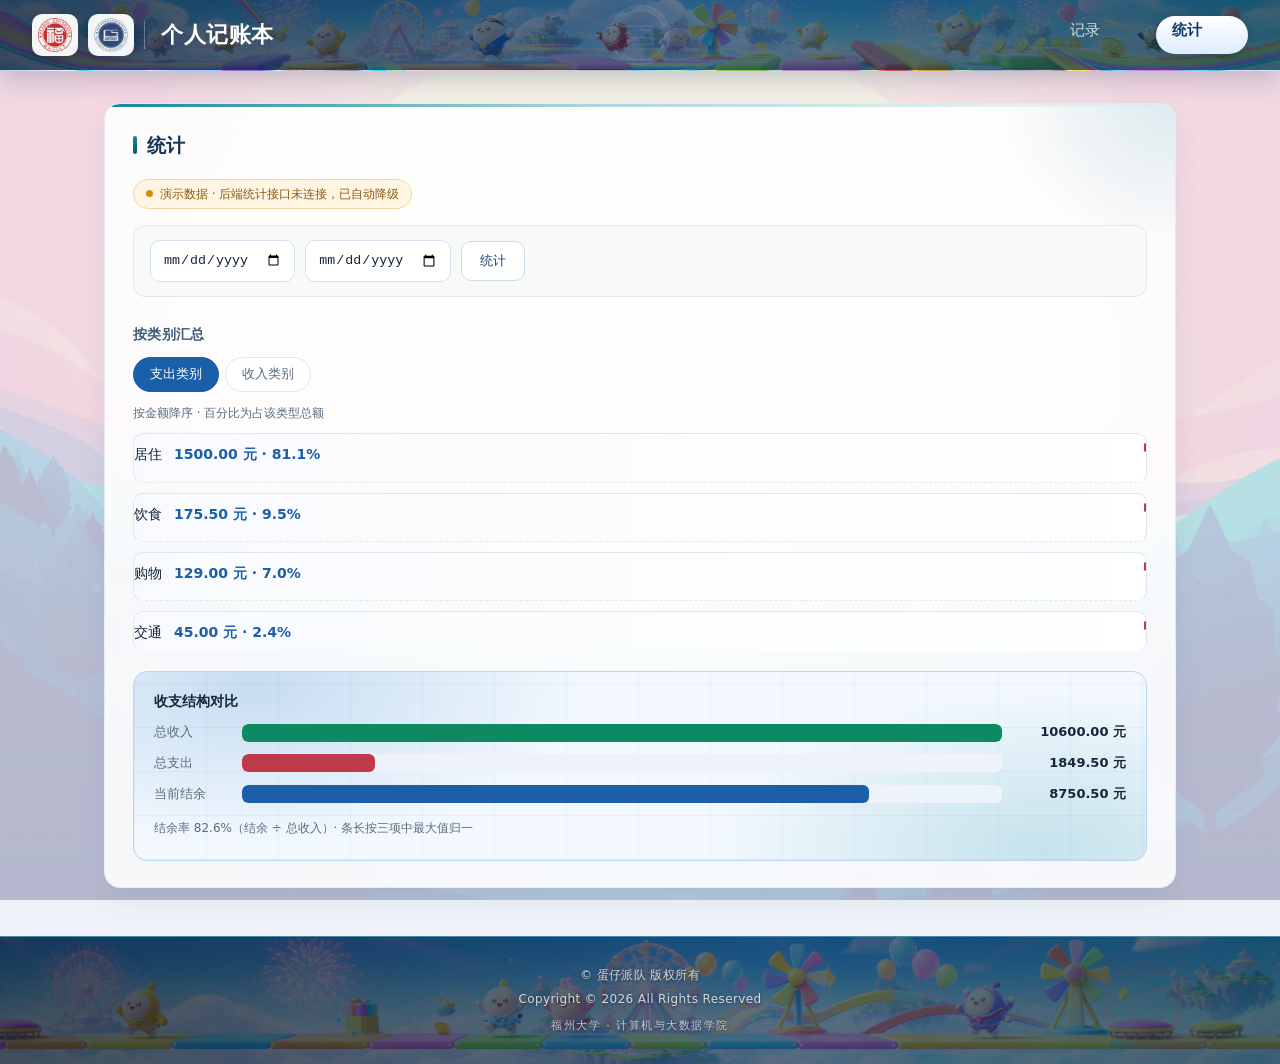
==== frontend/statistics.html @ 92e2ec8f "feat: polish record form, split statistics page and share app styles" ====
<!DOCTYPE html>
<html lang="zh-CN">
<head>
    <meta charset="UTF-8">
    <meta name="viewport" content="width=device-width, initial-scale=1.0">
    <title>个人记账本 · 统计</title>
    <link rel="icon" type="image/png" href="../img/校徽.png">
    <link rel="stylesheet" href="css/style.css">
    <link rel="stylesheet" href="css/app.css">
</head>
<body>
    <!-- 顶部导航：模块负责人 成员 F -->
    <header class="topbar">
        <div class="shell-brand">
            <img class="shell-brand__logo" src="../img/校徽.png" alt="福州大学校徽">
            <img class="shell-brand__logo" src="../img/院徽.png" alt="福州大学计算机与大数据学院院徽">
            <h1 class="topbar__title">个人记账本</h1>
        </div>
        <nav class="topbar__nav">
            <a href="index.html#record-form">记录</a>
            <a href="statistics.html" class="is-active">统计</a>
        </nav>
    </header>

    <main class="layout">
        <!-- 统计展示：成员 I -->
        <section id="statistics" class="card">
            <h2 class="card__title">统计</h2>
            <div class="filters">
                <input id="stats-start-date" type="date" aria-label="统计开始日期">
                <input id="stats-end-date" type="date" aria-label="统计结束日期">
                <button id="stats-apply" type="button" class="button">统计</button>
            </div>

            <h3 class="card__subtitle">按类别汇总</h3>
            <ul id="category-stats" class="category-list">
                <!-- 由 statistics.js 渲染 -->
            </ul>

            <!-- 可选：ECharts 图表挂载点 -->
            <div id="chart" class="chart" hidden></div>
        </section>
    </main>

    <footer class="shell-footer">
        <p class="shell-footer__text">© 蛋仔派队 版权所有<br>Copyright © 2026 All Rights Reserved</p>
    </footer>

    <script src="js/api.js"></script>
    <script src="js/statistics.js"></script>
    <script src="js/main.js"></script>
</body>
</html>
---- frontend/css/style.css ----
/* ============================================================
   个人记账本 · 全局样式
   负责人：成员 F（页面整体结构与导航）
   说明：只负责页面布局、组件外观和响应式，不包含业务逻辑。
   ============================================================ */

:root {
  --bg: #f3f5f4;
  --surface: #ffffff;
  --text: #1e2a26;
  --muted: #6b7a74;
  --line: #e2e8e5;
  --primary: #1f7a5c;
  --primary-dark: #175f47;
  --primary-soft: #e8f3ee;
  --income: #1a9c6b;
  --income-soft: #e7f6ef;
  --expense: #e2563e;
  --expense-soft: #fdecea;
  --radius: 16px;
  --shadow: 0 10px 30px rgba(24, 49, 39, 0.07);
  --font: "PingFang SC", "Microsoft YaHei", "Hiragino Sans GB", system-ui, -apple-system, "Segoe UI", sans-serif;
}

* {
  box-sizing: border-box;
}

html {
  -webkit-text-size-adjust: 100%;
}

body {
  margin: 0;
  font-family: var(--font);
  font-size: 15px;
  line-height: 1.6;
  color: var(--text);
  background-color: var(--bg);
  background-image:
    radial-gradient(1100px 500px at 8% -12%, rgba(31, 122, 92, 0.10), transparent 60%),
    radial-gradient(900px 420px at 100% 0, rgba(31, 122, 92, 0.06), transparent 55%);
  background-attachment: fixed;
}

h1,
h2,
h3,
p {
  margin: 0;
}

/* ---------- 顶部标题栏 ---------- */

.app-header {
  position: sticky;
  top: 0;
  z-index: 20;
  background: rgba(255, 255, 255, 0.88);
  backdrop-filter: blur(10px);
  border-bottom: 1px solid var(--line);
}

.app-header__inner {
  max-width: 1080px;
  margin: 0 auto;
  padding: 16px 24px 14px;
  display: flex;
  align-items: center;
  justify-content: space-between;
  gap: 16px;
}

.brand {
  display: flex;
  align-items: center;
  gap: 12px;
}

.brand__mark {
  width: 44px;
  height: 44px;
  display: grid;
  place-items: center;
  border-radius: 12px;
  background: linear-gradient(135deg, #2a8d6b, #176a4f);
  color: #ffffff;
  font-size: 20px;
  font-weight: 700;
  box-shadow: 0 6px 14px rgba(23, 106, 79, 0.25);
}

.brand__title {
  font-size: 22px;
  font-weight: 700;
  letter-spacing: 0.5px;
  line-height: 1.3;
}

.brand__subtitle {
  margin-top: 2px;
  font-size: 13px;
  color: var(--muted);
}

.app-header__note {
  padding: 6px 12px;
  border-radius: 999px;
  background: var(--primary-soft);
  color: var(--primary);
  font-size: 13px;
  white-space: nowrap;
}

/* ---------- 导航 ---------- */

.app-nav {
  max-width: 1080px;
  margin: 18px auto 0;
  padding: 0 24px;
}

.app-nav__inner {
  display: inline-flex;
  gap: 6px;
  padding: 6px;
  border: 1px solid var(--line);
  border-radius: 999px;
  background: var(--surface);
  box-shadow: 0 4px 14px rgba(24, 49, 39, 0.05);
}

.nav-tab {
  appearance: none;
  display: inline-flex;
  align-items: center;
  gap: 7px;
  padding: 9px 22px;
  border: 0;
  border-radius: 999px;
  background: transparent;
  color: var(--muted);
  font-family: inherit;
  font-size: 15px;
  cursor: pointer;
  transition: background-color 0.18s ease, color 0.18s ease, box-shadow 0.18s ease;
}

.nav-tab:hover {
  color: var(--primary);
  background: #f2f7f5;
}

.nav-tab.is-active {
  background: var(--primary);
  color: #ffffff;
  box-shadow: 0 6px 16px rgba(31, 122, 92, 0.22);
}

.nav-tab:focus-visible {
  outline: 2px solid var(--primary);
  outline-offset: 2px;
}

.nav-tab__icon {
  display: inline-flex;
}

.nav-tab__icon svg {
  width: 16px;
  height: 16px;
  display: block;
}

/* ---------- 主内容区 ---------- */

.app-main {
  max-width: 1080px;
  margin: 0 auto;
  padding: 20px 24px 48px;
}

.noscript-tip {
  margin-bottom: 16px;
  padding: 10px 16px;
  border: 1px solid #f2d9a8;
  border-radius: 10px;
  background: #fdf6e7;
  color: #8a6720;
  font-size: 13px;
}

/* ---------- 收支概览 ---------- */

.overview {
  display: grid;
  grid-template-columns: repeat(3, minmax(0, 1fr));
  gap: 16px;
  margin-bottom: 20px;
}

.overview-card {
  position: relative;
  padding: 18px 22px 16px;
  border: 1px solid var(--line);
  border-radius: var(--radius);
  background: var(--surface);
  box-shadow: var(--shadow);
  overflow: hidden;
}

.overview-card::before {
  content: "";
  position: absolute;
  inset: 0 auto 0 0;
  width: 4px;
  background: var(--primary);
}

.overview-card--income::before {
  background: var(--income);
}

.overview-card--expense::before {
  background: var(--expense);
}

.overview-card--balance {
  border-color: transparent;
  background: linear-gradient(135deg, #238063, #176a4f 70%);
  color: #ffffff;
}

.overview-card--balance::before {
  display: none;
}

.overview-card__label {
  font-size: 13px;
  letter-spacing: 0.4px;
  color: var(--muted);
}

.overview-card--balance .overview-card__label {
  color: rgba(255, 255, 255, 0.82);
}

.overview-card__value {
  margin-top: 6px;
  font-size: 30px;
  font-weight: 700;
  line-height: 1.2;
  font-variant-numeric: tabular-nums;
}

/* ---------- 功能面板 ---------- */

.panel {
  padding: 26px 28px;
  border: 1px solid var(--line);
  border-radius: var(--radius);
  background: var(--surface);
  box-shadow: var(--shadow);
}

.panel[hidden] {
  display: none;
}

.panel__head {
  margin-bottom: 20px;
}

.panel__title {
  font-size: 20px;
  font-weight: 700;
}

.panel__desc {
  margin-top: 6px;
  font-size: 14px;
  color: var(--muted);
}

.panel__foot {
  display: flex;
  justify-content: center;
  margin-top: 18px;
}

/* ---------- 表单通用 ---------- */

.record-form {
  display: grid;
  grid-template-columns: repeat(2, minmax(0, 1fr));
  gap: 18px 22px;
}

.field {
  display: flex;
  flex-direction: column;
  gap: 8px;
  min-width: 0;
}

.field--full {
  grid-column: 1 / -1;
}

.field__label {
  font-size: 14px;
  font-weight: 600;
}

.field__optional {
  font-weight: 400;
  color: var(--muted);
}

.field__hint {
  font-size: 12px;
  color: var(--muted);
}

.input {
  width: 100%;
  height: 44px;
  padding: 0 14px;
  border: 1px solid var(--line);
  border-radius: 10px;
  background-color: #fbfdfc;
  font-family: inherit;
  font-size: 15px;
  color: var(--text);
  transition: border-color 0.18s ease, box-shadow 0.18s ease, background-color 0.18s ease;
}

.input:hover {
  border-color: #cfdad5;
}

.input:focus {
  outline: none;
  border-color: var(--primary);
  background-color: #ffffff;
  box-shadow: 0 0 0 3px rgba(31, 122, 92, 0.12);
}

.input::placeholder {
  color: #9aa8a2;
}

select.input {
  appearance: none;
  -webkit-appearance: none;
  padding-right: 38px;
  background-image: url("data:image/svg+xml,%3Csvg xmlns='http://www.w3.org/2000/svg' width='12' height='8' viewBox='0 0 12 8'%3E%3Cpath d='M1 1.5 6 6.5 11 1.5' fill='none' stroke='%236b7a74' stroke-width='1.6' stroke-linecap='round'/%3E%3C/svg%3E");
  background-repeat: no-repeat;
  background-position: right 14px center;
  cursor: pointer;
}

/* 金额输入：前缀 / 后缀 */

.input-affix {
  display: flex;
  align-items: center;
  border: 1px solid var(--line);
  border-radius: 10px;
  background-color: #fbfdfc;
  transition: border-color 0.18s ease, box-shadow 0.18s ease, background-color 0.18s ease;
}

.input-affix:hover {
  border-color: #cfdad5;
}

.input-affix:focus-within {
  border-color: var(--primary);
  background-color: #ffffff;
  box-shadow: 0 0 0 3px rgba(31, 122, 92, 0.12);
}

.input-affix__prefix,
.input-affix__suffix {
  padding: 0 10px;
  font-size: 14px;
  color: var(--muted);
}

.input-affix__prefix {
  padding-left: 14px;
}

.input-affix .input {
  height: 42px;
  padding-left: 2px;
  border: 0;
  background: transparent;
  box-shadow: none;
}

.input-affix .input:focus {
  box-shadow: none;
}

/* 隐藏数字输入框的上下箭头，避免误触 */

.input[type="number"]::-webkit-outer-spin-button,
.input[type="number"]::-webkit-inner-spin-button {
  margin: 0;
  -webkit-appearance: none;
}

.input[type="number"] {
  -moz-appearance: textfield;
  appearance: textfield;
}

/* ---------- 按钮 ---------- */

.btn {
  appearance: none;
  display: inline-flex;
  align-items: center;
  justify-content: center;
  gap: 6px;
  height: 44px;
  padding: 0 22px;
  border: 1px solid transparent;
  border-radius: 10px;
  font-family: inherit;
  font-size: 15px;
  cursor: pointer;
  transition: background-color 0.18s ease, border-color 0.18s ease, box-shadow 0.18s ease;
}

.btn--primary {
  background: var(--primary);
  color: #ffffff;
  box-shadow: 0 6px 16px rgba(31, 122, 92, 0.18);
}

.btn--primary:hover {
  background: var(--primary-dark);
}

.btn--ghost {
  border-color: var(--line);
  background: #ffffff;
  color: var(--text);
}

.btn--ghost:hover {
  border-color: #c6d4ce;
  background: #f7faf9;
}

.btn--sm {
  height: 40px;
  padding: 0 18px;
  font-size: 14px;
}

.btn--link {
  height: auto;
  padding: 0;
  border: 0;
  background: none;
  color: var(--expense);
  font-size: 14px;
}

.btn--link:hover {
  color: #b93d27;
  text-decoration: underline;
}

.btn:disabled {
  opacity: 0.55;
  cursor: not-allowed;
  box-shadow: none;
  text-decoration: none;
}

.btn:focus-visible {
  outline: 2px solid var(--primary);
  outline-offset: 2px;
}

.form-actions {
  grid-column: 1 / -1;
  display: flex;
  align-items: center;
  flex-wrap: wrap;
  gap: 12px;
  margin-top: 4px;
}

.form-status {
  font-size: 13px;
  color: var(--muted);
}

.panel > .form-status {
  margin-top: 10px;
  text-align: center;
}

/* ---------- 筛选栏 ---------- */

.filters {
  display: flex;
  flex-wrap: wrap;
  align-items: flex-end;
  gap: 12px 14px;
  margin-bottom: 16px;
  padding: 14px 16px;
  border: 1px solid var(--line);
  border-radius: 12px;
  background: #f8faf9;
}

.filter {
  display: flex;
  flex-direction: column;
  gap: 6px;
}

.filter__label {
  font-size: 13px;
  color: var(--muted);
}

.filter .input {
  height: 40px;
  font-size: 14px;
}

.filter .input[type="date"] {
  min-width: 150px;
}

.filters__actions {
  display: flex;
  gap: 8px;
  margin-left: auto;
}

/* ---------- 账单表格 ---------- */

.table-note {
  margin-bottom: 10px;
  font-size: 12px;
  color: var(--muted);
}

.table-wrap {
  overflow-x: auto;
  border: 1px solid var(--line);
  border-radius: 12px;
}

.records-table {
  width: 100%;
  min-width: 680px;
  border-collapse: collapse;
  font-size: 14px;
}

.records-table th,
.records-table td {
  padding: 12px 16px;
  border-bottom: 1px solid #eef2f0;
  text-align: left;
  vertical-align: middle;
}

.records-table thead th {
  background: #f8faf9;
  color: var(--muted);
  font-size: 13px;
  font-weight: 600;
  white-space: nowrap;
}

.records-table tbody tr:last-child td {
  border-bottom: none;
}

.records-table tbody tr:hover {
  background: #fafcfb;
}

.is-num {
  text-align: right !important;
  font-variant-numeric: tabular-nums;
  white-space: nowrap;
}

.is-income {
  color: var(--income);
  font-weight: 600;
}

.is-expense {
  color: var(--expense);
  font-weight: 600;
}

.is-action {
  text-align: right !important;
  white-space: nowrap;
}

.tag {
  display: inline-flex;
  align-items: center;
  padding: 2px 10px;
  border-radius: 999px;
  font-size: 12px;
  font-weight: 600;
  line-height: 1.6;
  white-space: nowrap;
}

.tag--income {
  background: var(--income-soft);
  color: var(--income);
}

.tag--expense {
  background: var(--expense-soft);
  color: var(--expense);
}

.tag--demo {
  background: #f1f4f2;
  color: #8a9791;
  font-weight: 400;
}

/* ---------- 统计区域 ---------- */

.stats-grid {
  display: grid;
  grid-template-columns: minmax(0, 1.2fr) minmax(0, 1fr);
  gap: 16px;
}

.stats-block {
  padding: 18px 20px;
  border: 1px solid var(--line);
  border-radius: 14px;
  background: #fbfcfc;
}

.stats-block h3 {
  font-size: 16px;
  font-weight: 700;
}

.stats-block__hint {
  margin: 4px 0 14px;
  font-size: 12px;
  color: var(--muted);
}

.category-list {
  display: flex;
  flex-direction: column;
  gap: 14px;
  margin: 0;
  padding: 0;
  list-style: none;
}

.category-item__head {
  display: flex;
  justify-content: space-between;
  gap: 12px;
  margin-bottom: 6px;
  font-size: 14px;
}

.category-item__amount {
  color: var(--muted);
  font-variant-numeric: tabular-nums;
}

.category-item__bar {
  height: 8px;
  border-radius: 999px;
  background: #edf1ef;
  overflow: hidden;
}

.category-item__bar span {
  display: block;
  width: 0;
  height: 100%;
  border-radius: 999px;
  background: linear-gradient(90deg, #2a8d6b, #43b189);
}

/* statistics.js 渲染的类别列表为「名称 + 金额」两列结构 */

#category-stats > li:not(.category-item) {
  display: flex;
  justify-content: space-between;
  gap: 12px;
  padding: 9px 0;
  border-bottom: 1px dashed var(--line);
  font-size: 14px;
}

#category-stats > li:not(.category-item):last-child {
  padding-bottom: 0;
  border-bottom: none;
}

#category-stats > li:not(.category-item) span:last-child {
  color: var(--muted);
  font-variant-numeric: tabular-nums;
}

.chart-box {
  display: grid;
  place-items: center;
  min-height: 220px;
  border: 1px dashed #d5dfda;
  border-radius: 12px;
  background: #ffffff;
  color: #9aa8a2;
  font-size: 14px;
}

.chart-box[hidden] {
  display: none;
}

/* ---------- 页脚 ---------- */

.app-footer {
  max-width: 1080px;
  margin: 8px auto 36px;
  padding: 0 24px;
  color: #8d9a94;
  font-size: 12px;
  text-align: center;
}

/* ---------- 响应式 ---------- */

@media (max-width: 860px) {
  .app-header__inner {
    padding: 16px;
  }

  .app-header__note {
    display: none;
  }

  .app-nav {
    padding: 0 16px;
  }

  .app-nav__inner {
    display: flex;
    width: 100%;
  }

  .nav-tab {
    flex: 1;
    justify-content: center;
    padding: 9px 12px;
  }

  .app-main {
    padding: 18px 16px 36px;
  }

  .overview {
    grid-template-columns: 1fr;
  }

  .overview-card__value {
    font-size: 26px;
  }

  .panel {
    padding: 20px 18px;
  }

  .record-form {
    grid-template-columns: 1fr;
  }

  .stats-grid {
    grid-template-columns: 1fr;
  }

  .filters__actions {
    margin-left: 0;
  }
}

@media (max-width: 560px) {
  .brand__title {
    font-size: 19px;
  }

  .brand__subtitle {
    font-size: 12px;
  }

  .filter {
    flex: 1 1 calc(50% - 7px);
  }

  .filter .input {
    min-width: 0;
  }

  .filters__actions {
    width: 100%;
  }

  .filters__actions .btn {
    flex: 1;
  }

  .panel__title {
    font-size: 18px;
  }
}

@media (prefers-reduced-motion: reduce) {
  * {
    transition: none !important;
  }
}
---- frontend/css/app.css ----
/* 页面视觉体系（由 index.html 原内联 <style> 抽出，两个页面共用） */

/* ===== 布局补齐 =====
   基础样式表 style.css 已切换到 .app-header / .panel / .record-form 一套类名，
   本页沿用既有 DOM（.topbar / .layout / .card / .form 等），
   这里补齐这些类名缺失的布局属性。只写布局，配色由下面各层负责。 */

.layout {
    display: grid;
}

/* #overview 同时带有 overview 类，会被新基础样式当成双列栅格；这里按主视觉卡片的单列布局固定 */
#overview {
    display: block;
}

.topbar {
    display: flex;
    align-items: center;
    justify-content: space-between;
    flex-wrap: nowrap;
    gap: 20px;
}

.topbar__nav {
    display: flex;
    align-items: center;
    justify-content: flex-end;
    gap: 10px;
    flex: 0 0 auto;
}

/* 导航项固定等宽等高：选中态只换配色和字重，不改变盒子尺寸，避免切换时抖动 */
.topbar__nav a {
    display: inline-flex;
    align-items: center;
    justify-content: center;
    box-sizing: border-box;
    min-width: 92px;
    height: 38px;
    padding: 0 16px;
    line-height: 1;
}

.overview__cards {
    display: grid;
    grid-template-columns: 1fr;
    width: 100%;
}

.filters {
    display: flex;
    flex-wrap: wrap;
}

.records {
    width: 100%;
    border-collapse: collapse;
}

/* 表单：12 栅格，第一行「类型 / 金额 / 日期 / 类别」，第二行「备注 + 操作」 */
.form {
    display: grid;
    grid-template-columns: repeat(12, minmax(0, 1fr));
    gap: 16px 14px;
    align-items: start;
}

.form__field {
    display: grid;
    row-gap: 6px;
}

.form__field--type { grid-column: span 2; }
.form__field--amount { grid-column: span 3; }
.form__field--date { grid-column: span 3; }
.form__field--category { grid-column: span 4; }
.form__field--remark { grid-column: span 8; }

.form__actions {
    grid-column: span 4;
    display: flex;
    flex-direction: column;
    gap: 8px;
    align-items: stretch;
}

@media (max-width: 900px) {
    .form__field--type,
    .form__field--amount,
    .form__field--date,
    .form__field--category,
    .form__field--remark,
    .form__actions {
        grid-column: span 6;
    }

    .form__actions {
        grid-column: span 12;
    }
}

@media (max-width: 680px) {
    /* 窄屏：徽标一行，三个导航项整行等分，避免挤压站名 */
    .topbar {
        flex-wrap: wrap;
    }

    .topbar__nav {
        width: 100%;
    }

    .topbar__nav a {
        flex: 1 1 0;
        min-width: 0;
    }

    .form__field--type,
    .form__field--amount,
    .form__field--date,
    .form__field--category,
    .form__field--remark,
    .form__actions {
        grid-column: span 12;
    }
}

    /* ===== 页面外壳补充样式（原 shell.css） ===== */
    /* ============================================================
       页面外壳补充样式 —— 模块负责人：成员 F
       仅用于顶部徽标、导航和页脚，不改动队友的基础样式与 DOM 结构。
       基础样式见 style.css，本文件在它之后加载。
       ============================================================ */
    
    /* ---------- 顶部标题栏 ---------- */
    
    .topbar {
        flex-wrap: wrap;
        row-gap: 12px;
    }
    
    .shell-brand {
        display: flex;
        align-items: center;
        gap: 12px;
        min-width: 0;
    }
    
    .shell-brand__logo {
        display: block;
        flex: none;
        width: auto;
        height: 40px;
        object-fit: contain;
    }
    
    .shell-brand .topbar__title {
        padding-left: 12px;
        border-left: 1px solid var(--color-border);
        line-height: 1.3;
    }
    
    .topbar__nav a {
        display: inline-block;
        padding: 4px 0;
        font-size: 15px;
    }
    
    .topbar__nav a.is-active {
        font-weight: 600;
    }
    
    /* ---------- 页脚 ---------- */
    
    .shell-footer {
        max-width: 960px;
        margin: 8px auto 24px;
        padding: 0 16px;
        color: var(--color-muted);
        font-size: 12px;
        text-align: center;
    }
    
    .shell-footer__text {
        margin: 0;
        color: #9aa3af;
        letter-spacing: 0.3px;
    }
    
    /* ---------- 窄屏适配 ---------- */
    
    @media (max-width: 640px) {
        .topbar {
            padding: 12px 16px;
        }
    
        .shell-brand {
            gap: 8px;
        }
    
        .shell-brand__logo {
            height: 32px;
        }
    
        .shell-brand .topbar__title {
            padding-left: 8px;
            font-size: 18px;
        }
    
        .topbar__nav {
            gap: 14px;
            font-size: 14px;
        }
    }

    /* ===== 校园主题视觉层（原 theme.css） ===== */
    /* ============================================================
       校园主题视觉层 —— 模块负责人：成员 F
       在 style.css、shell.css 之后加载，通过覆盖变量与类完成美化。
       不修改 DOM 结构、id、class 名，也不影响队友 JS 的渲染逻辑。
       主色调：学院蓝 #1a5fa8 + 青蓝 #118aa0
       ============================================================ */
    
    /* ---------- 主题变量（覆盖 style.css 中的同名变量） ---------- */
    
    :root {
        --color-bg: #eaf0f8;
        --color-surface: #ffffff;
        --color-border: #dbe5f1;
        --color-text: #17263a;
        --color-muted: #66788f;
        --color-primary: #1a5fa8;
        --color-primary-strong: #0d3f6f;
        --color-primary-soft: #e9f1fb;
        --color-accent: #118aa0;
        --color-income: #0e8a63;
        --color-expense: #be3a4a;
        --radius: 16px;
        --radius-sm: 10px;
        --shadow: 0 10px 28px rgba(20, 58, 106, 0.09);
        --shadow-sm: 0 4px 14px rgba(20, 58, 106, 0.07);
        --shadow-xs: 0 1px 3px rgba(20, 58, 106, 0.06);
    }
    
    /* ---------- 页面底色 ---------- */
    
    body {
        font-size: 15px;
        line-height: 1.6;
        color: var(--color-text);
        background-color: var(--color-bg);
        background-image:
            radial-gradient(1100px 420px at 50% -140px, rgba(26, 95, 168, 0.16), rgba(26, 95, 168, 0) 70%),
            linear-gradient(180deg, #edf3fa 0%, #e6ecf6 100%);
        background-repeat: no-repeat;
        background-attachment: fixed;
        -webkit-font-smoothing: antialiased;
    }
    
    /* 锚点跳转时给吸顶导航留出空间 */
    #overview,
    #record-form,
    #record-list,
    #statistics {
        scroll-margin-top: 92px;
    }
    
    /* ---------- 顶部标题栏：深蓝渐变 ---------- */
    
    .topbar {
        position: sticky;
        top: 0;
        z-index: 10;
        padding: 14px 32px;
        background: linear-gradient(115deg, #0d2f55 0%, #17497f 48%, #1a5fa8 100%);
        border-bottom: 1px solid rgba(255, 255, 255, 0.1);
        box-shadow: 0 8px 26px rgba(13, 47, 85, 0.22);
    }
    
    .shell-brand {
        gap: 10px;
    }
    
    .shell-brand__logo {
        height: 42px;
        padding: 4px 6px;
        background: rgba(255, 255, 255, 0.95);
        border-radius: 10px;
        box-shadow: 0 2px 10px rgba(0, 0, 0, 0.18);
    }
    
    .shell-brand .topbar__title {
        padding-left: 16px;
        color: #ffffff;
        font-size: 22px;
        font-weight: 600;
        letter-spacing: 0.6px;
        border-left-color: rgba(255, 255, 255, 0.3);
    }
    
    .topbar__nav {
        gap: 4px;
    }
    
    .topbar__nav a {
        padding: 7px 16px;
        border-radius: 999px;
        color: rgba(255, 255, 255, 0.78);
        font-size: 15px;
        font-weight: 500;
        text-decoration: none;
        transition: background-color 0.18s ease, color 0.18s ease, box-shadow 0.18s ease;
    }
    
    .topbar__nav a:hover {
        color: #ffffff;
        background: rgba(255, 255, 255, 0.14);
    }
    
    .topbar__nav a.is-active,
    .topbar__nav a.is-active:hover {
        color: var(--color-primary-strong);
        background: #ffffff;
        font-weight: 600;
        box-shadow: 0 2px 10px rgba(0, 0, 0, 0.16);
    }
    
    /* ---------- 内容区与卡片 ---------- */
    
    .layout {
        max-width: 1120px;
        gap: 24px;
        margin: 32px auto 0;
        padding: 0 24px;
    }
    
    .card {
        padding: 26px 28px;
        border: 1px solid #e3ebf6;
        border-radius: var(--radius);
        box-shadow: var(--shadow-sm);
    }
    
    .card__title {
        position: relative;
        padding-left: 14px;
        margin-bottom: 20px;
        color: #143355;
        font-size: 19px;
        font-weight: 600;
        letter-spacing: 0.4px;
    }
    
    .card__title::before {
        content: "";
        position: absolute;
        left: 0;
        top: 50%;
        width: 4px;
        height: 18px;
        border-radius: 2px;
        background: linear-gradient(180deg, var(--color-primary), var(--color-accent));
        transform: translateY(-50%);
    }
    
    .card__subtitle {
        margin: 26px 0 12px;
        color: #3d5a7a;
        font-size: 14px;
        font-weight: 600;
        letter-spacing: 0.3px;
    }
    
    /* ---------- 收支概览数字卡片 ---------- */
    
    .overview__cards {
        gap: 16px;
    }
    
    .stat-card {
        position: relative;
        padding: 18px 20px 18px 24px;
        background: linear-gradient(180deg, #ffffff 0%, #f2f7fe 100%);
        border: 1px solid #e2ebf7;
        border-radius: 14px;
        box-shadow: var(--shadow-xs);
        overflow: hidden;
    }
    
    .stat-card::before {
        content: "";
        position: absolute;
        left: 0;
        top: 0;
        bottom: 0;
        width: 4px;
        background: var(--color-primary);
    }
    
    .stat-card--income::before {
        background: var(--color-income);
    }
    
    .stat-card--expense::before {
        background: var(--color-expense);
    }
    
    .stat-card__label {
        margin-bottom: 8px;
        color: #6b8299;
        font-size: 12px;
        font-weight: 500;
        letter-spacing: 0.8px;
    }
    
    .stat-card__value {
        color: #143355;
        font-size: 26px;
        font-weight: 700;
        line-height: 1.3;
        font-variant-numeric: tabular-nums;
    }
    
    .stat-card--balance .stat-card__value {
        color: var(--color-primary);
    }
    
    /* ---------- 表单控件 ---------- */
    
    .form__field label {
        color: #4f6782;
        font-size: 13px;
        font-weight: 500;
    }
    
    .form input,
    .form select,
    .filters input,
    .filters select {
        min-height: 42px;
        padding: 9px 12px;
        color: var(--color-text);
        background: #fbfdff;
        border: 1px solid #d5e1ef;
        border-radius: var(--radius-sm);
        transition: border-color 0.18s ease, box-shadow 0.18s ease, background-color 0.18s ease;
    }
    
    .form input:hover,
    .form select:hover,
    .filters input:hover,
    .filters select:hover {
        border-color: #b9cde3;
    }
    
    .form input:focus,
    .form select:focus,
    .filters input:focus,
    .filters select:focus {
        outline: none;
        background: #ffffff;
        border-color: var(--color-primary);
        box-shadow: 0 0 0 3px rgba(26, 95, 168, 0.16);
    }
    
    .form__message {
        color: var(--color-expense);
        font-size: 13px;
    }
    
    /* ---------- 按钮 ---------- */
    
    .button {
        padding: 10px 18px;
        color: #1f4671;
        background: #ffffff;
        border: 1px solid #cfdcea;
        border-radius: var(--radius-sm);
        font-weight: 500;
        transition: color 0.18s ease, border-color 0.18s ease, background-color 0.18s ease,
            box-shadow 0.18s ease, transform 0.12s ease;
    }
    
    .button:hover {
        color: var(--color-primary);
        background: #f4f9ff;
        border-color: var(--color-primary);
        box-shadow: var(--shadow-xs);
    }
    
    .button:active {
        transform: translateY(1px);
    }
    
    .button:focus-visible {
        outline: 2px solid var(--color-accent);
        outline-offset: 2px;
    }
    
    .button--primary {
        color: #ffffff;
        background: linear-gradient(135deg, #1a5fa8 0%, #0f7f9c 100%);
        border-color: transparent;
        box-shadow: 0 6px 16px rgba(26, 95, 168, 0.28);
    }
    
    .button--primary:hover {
        color: #ffffff;
        background: linear-gradient(135deg, #174f8c 0%, #0b7189 100%);
        border-color: transparent;
        box-shadow: 0 8px 22px rgba(26, 95, 168, 0.34);
        transform: translateY(-1px);
    }
    
    .button--primary:active {
        transform: translateY(0);
    }
    
    /* ---------- 筛选栏 ---------- */
    
    .filters {
        gap: 10px;
        align-items: center;
        margin-bottom: 16px;
    }
    
    .filters input,
    .filters select {
        flex: 0 1 auto;
        width: auto;
        min-width: 120px;
    }
    
    /* ---------- 账单表格 ---------- */
    
    .records {
        font-size: 14px;
    }
    
    .records th,
    .records td {
        padding: 12px 10px;
    }
    
    .records thead th {
        color: #1b4574;
        background: var(--color-primary-soft);
        border-bottom: 1px solid #d3e2f4;
        font-weight: 600;
        letter-spacing: 0.3px;
    }
    
    .records tbody td {
        color: #334a64;
        border-bottom: 1px solid #edf2f9;
    }
    
    .records tbody tr:nth-child(even) {
        background: #f7fbff;
    }
    
    .records tbody tr:hover {
        background: #eaf3ff;
    }
    
    .records tbody tr:last-child td {
        border-bottom: none;
    }
    
    .records tbody td[colspan] {
        padding: 30px 10px;
        color: var(--color-muted);
        text-align: center;
    }
    
    .records .amount--income {
        color: var(--color-income);
        font-weight: 600;
        font-variant-numeric: tabular-nums;
    }
    
    .records .amount--expense {
        color: var(--color-expense);
        font-weight: 600;
        font-variant-numeric: tabular-nums;
    }
    
    /* ---------- 类别汇总 ---------- */
    
    .category-list {
        gap: 10px;
    }
    
    .category-list li {
        padding: 11px 14px;
        background: linear-gradient(90deg, #f7faff 0%, #fdfeff 100%);
        border: 1px solid #e2ebf7;
        border-radius: var(--radius-sm);
        font-size: 14px;
        transition: border-color 0.18s ease, box-shadow 0.18s ease, background-color 0.18s ease;
    }
    
    .category-list li:hover {
        background: #f2f8ff;
        border-color: #bcd2e8;
        box-shadow: var(--shadow-xs);
    }
    
    .category-list li span + span {
        color: #154a7d;
        font-weight: 600;
        font-variant-numeric: tabular-nums;
    }
    
    /* ---------- 图表容器（含空态） ---------- */
    
    .chart {
        position: relative;
        height: 340px;
        margin-top: 20px;
        border: 1px dashed #c4d7ea;
        border-radius: 14px;
        background-color: #f7fbff;
        background-image:
            repeating-linear-gradient(0deg, rgba(26, 95, 168, 0.05) 0 1px, transparent 1px 44px),
            repeating-linear-gradient(90deg, rgba(26, 95, 168, 0.05) 0 1px, transparent 1px 72px);
        overflow: hidden;
    }
    
    .chart:empty::before {
        content: "暂无图表数据，添加记录后展示趋势";
        position: absolute;
        inset: 0;
        display: flex;
        align-items: center;
        justify-content: center;
        color: #7d93ac;
        font-size: 13px;
        letter-spacing: 0.5px;
    }
    
    /* ---------- 页脚版权 ---------- */
    
    .shell-footer {
        max-width: 1120px;
        margin: 40px auto 36px;
        padding: 20px 24px 0;
        border-top: 1px solid #d8e2f0;
        text-align: center;
    }
    
    .shell-footer__text {
        margin: 0;
        color: #8295ab;
        font-size: 12px;
        line-height: 2;
        letter-spacing: 0.4px;
    }
    
    /* ---------- 清晰度与降级保护 ---------- */
    
    @media (prefers-reduced-motion: reduce) {
        .button,
        .topbar__nav a,
        .category-list li,
        .form input,
        .form select,
        .filters input,
        .filters select {
            transition: none;
        }
    }
    
    /* ---------- 桌面宽屏 / 窄屏 ---------- */
    
    @media (max-width: 1024px) {
        .topbar {
            padding: 12px 20px;
        }
    
        .layout {
            padding: 0 20px;
            margin-top: 24px;
        }
    
        .card {
            padding: 22px;
        }
    }
    
    @media (max-width: 640px) {
        body {
            font-size: 14px;
        }
    
        .shell-brand__logo {
            height: 34px;
        }
    
        .shell-brand .topbar__title {
            padding-left: 10px;
            font-size: 18px;
        }
    
        .topbar__nav a {
            padding: 6px 12px;
            font-size: 14px;
        }
    
        .layout {
            padding: 0 16px;
            gap: 18px;
        }
    
        .card {
            padding: 18px 16px;
            border-radius: 12px;
        }
    
        .card__title {
            font-size: 17px;
        }
    
        .stat-card__value {
            font-size: 22px;
        }
    
        .filters input,
        .filters select,
        .filters .button {
            flex: 1 1 140px;
            min-width: 0;
        }
    
        .records {
            font-size: 13px;
        }
    
        .records th,
        .records td {
            padding: 10px 6px;
        }
    
        .chart {
            height: 260px;
        }
    
        .shell-footer {
            margin: 28px auto 24px;
            padding: 16px 16px 0;
        }
    }

    /* ===== 视觉增强层（原 visual.css） ===== */
    /* ============================================================
       视觉增强层 —— 模块负责人：成员 F
       在 style.css、shell.css、theme.css 之后加载，只做颜色与图像装饰：
       完整配色 token、页面纹理、顶栏水印、概览主视觉、模块区分、深色页脚。
       不修改 DOM、id、class 名，不改队友 JS，也不引入任何外部资源。
       ============================================================ */
    
    /* ---------- 设计系统：完整颜色 token ---------- */
    
    :root {
        /* 学院蓝 50–900（主色系） */
        --brand-50: #eff6fe;
        --brand-100: #dcebfb;
        --brand-200: #b9d6f5;
        --brand-300: #8bbbe9;
        --brand-400: #569cd9;
        --brand-500: #2f7bc4;
        --brand-600: #1a5fa8;
        --brand-700: #134a86;
        --brand-800: #0e3a6b;
        --brand-900: #0a2b50;
    
        /* 青蓝辅助色 */
        --accent-50: #e8f8fb;
        --accent-100: #d1f1f6;
        --accent-300: #7fd4e2;
        --accent-400: #3fc1d6;
        --accent-500: #118aa0;
        --accent-600: #0c6f83;
        --accent-700: #08586a;
    
        /* 功能色：成功 / 警示 / 错误 */
        --success-50: #e4f7ef;
        --success-500: #0e8a63;
        --success-600: #0a7052;
        --warning-50: #fdf1e3;
        --warning-500: #e08a2e;
        --warning-600: #c0741f;
        --danger-50: #fbe8ea;
        --danger-500: #be3a4a;
        --danger-600: #9f2d3b;
    
        /* 中性色 0–900 */
        --neutral-0: #ffffff;
        --neutral-50: #f8fafd;
        --neutral-100: #eef2f8;
        --neutral-200: #e0e7f1;
        --neutral-300: #ccd8e6;
        --neutral-400: #a2b3c7;
        --neutral-500: #75879c;
        --neutral-600: #5a6c80;
        --neutral-700: #405264;
        --neutral-800: #2a3b4d;
        --neutral-900: #17263a;
    
        /* 三个功能模块的强调色 */
        --module-record: var(--warning-500);
        --module-list: var(--brand-500);
        --module-stats: var(--accent-500);
    
        /* 语义映射：页面其余样式只引用这一层变量 */
        --color-bg: var(--neutral-100);
        --color-surface: var(--neutral-0);
        --color-border: var(--neutral-200);
        --color-text: var(--neutral-900);
        --color-muted: var(--neutral-600);
        --color-primary: var(--brand-600);
        --color-primary-strong: var(--brand-900);
        --color-primary-soft: var(--brand-50);
        --color-accent: var(--accent-500);
        --color-income: var(--success-500);
        --color-expense: var(--danger-500);
    
        /* 字号层级 */
        --text-xs: 12px;
        --text-sm: 13px;
        --text-md: 15px;
        --text-lg: 19px;
        --text-xl: 22px;
        --text-2xl: 32px;
    }
    
    /* ---------- 页面底色：背景图 + 高比例浅色遮罩 + 极淡点阵纹理 ---------- */
    
    body {
        background-color: var(--neutral-100);
        background-image:
            radial-gradient(circle, rgba(26, 95, 168, 0.06) 0 1px, rgba(26, 95, 168, 0) 1.4px),
            linear-gradient(180deg, rgba(242, 247, 253, 0.78) 0%, rgba(234, 241, 250, 0.76) 100%),
            url("../../img/背景.png");
        background-size: 24px 24px, auto, cover;
        background-position: center, center, center;
        background-repeat: repeat, no-repeat, no-repeat;
        background-attachment: fixed;
    }
    
    /* ---------- 顶部标题栏：蛋仔派对横幅 + 深色遮罩 + 院徽水印 ---------- */
    
    .topbar {
        overflow: hidden;
        /* 顶栏只有约 64px 高，16:1 横幅按 cover 铺满后纵向会裁掉中段，
           定位取 center 44% 保住角色头部，再用深色渐变压暗保证文字与徽标可读 */
        background-color: var(--brand-900);
        background-image:
            linear-gradient(102deg,
                rgba(6, 26, 48, 0.78) 0%,
                rgba(9, 44, 78, 0.66) 52%,
                rgba(6, 54, 68, 0.76) 100%),
            url("../../img/《蛋仔派对》顶部.png");
        background-size: auto, cover;
        background-position: center, center 44%;
        background-repeat: no-repeat;
        border-bottom: 1px solid rgba(255, 255, 255, 0.14);
        -webkit-backdrop-filter: blur(10px) saturate(1.05);
        backdrop-filter: blur(10px) saturate(1.05);
    }
    
    .topbar::before {
        content: "";
        position: absolute;
        inset: 0;
        background-image: url("../../img/院徽.png");
        background-position: center center;
        background-repeat: no-repeat;
        background-size: 64px auto;
        opacity: 0.08;
        pointer-events: none;
    }
    
    .topbar > * {
        position: relative;
        z-index: 1;
    }
    
    .topbar__nav a.is-active,
    .topbar__nav a.is-active:hover {
        color: var(--brand-800);
        background: linear-gradient(180deg, var(--neutral-0) 0%, var(--brand-100) 100%);
    }
    
    /* ---------- 卡片基础：统一圆角阴影，模块顶部色条与角落光晕 ---------- */
    
    .card {
        position: relative;
        background-color: rgba(255, 255, 255, 0.88);
        background-repeat: no-repeat;
        -webkit-backdrop-filter: blur(12px);
        backdrop-filter: blur(12px);
        box-shadow: 0 10px 26px rgba(20, 58, 106, 0.08);
    }
    
    /* 记录：暖橙 */
    #record-form {
        background-image:
            radial-gradient(240px 200px at 100% 0, rgba(224, 138, 46, 0.14), rgba(224, 138, 46, 0) 72%),
            linear-gradient(90deg, var(--module-record) 0%, rgba(224, 138, 46, 0.35) 45%, rgba(224, 138, 46, 0) 100%);
        background-size: auto, 100% 3px;
        background-position: center, top left;
    }
    
    #record-form .card__title::before {
        background: linear-gradient(180deg, var(--module-record), var(--warning-600));
    }
    
    /* 查看：蓝 */
    #record-list {
        background-image:
            radial-gradient(240px 200px at 100% 0, rgba(47, 123, 196, 0.14), rgba(47, 123, 196, 0) 72%),
            linear-gradient(90deg, var(--module-list) 0%, rgba(47, 123, 196, 0.35) 45%, rgba(47, 123, 196, 0) 100%);
        background-size: auto, 100% 3px;
        background-position: center, top left;
    }
    
    #record-list .card__title::before {
        background: linear-gradient(180deg, var(--module-list), var(--brand-700));
    }
    
    /* 统计：青 */
    #statistics {
        background-image:
            radial-gradient(240px 200px at 100% 0, rgba(17, 138, 160, 0.14), rgba(17, 138, 160, 0) 72%),
            linear-gradient(90deg, var(--module-stats) 0%, rgba(17, 138, 160, 0.35) 45%, rgba(17, 138, 160, 0) 100%);
        background-size: auto, 100% 3px;
        background-position: center, top left;
    }
    
    #statistics .card__title::before {
        background: linear-gradient(180deg, var(--module-stats), var(--accent-700));
    }
    
    /* ---------- 概览区：主视觉深色卡 ---------- */
    
    #overview {
        padding: 28px;
        color: var(--neutral-0);
        background-color: var(--brand-900);
        /* 蛋仔派对品牌横幅做主体，压一层深色渐变保证数字可读；
           横幅是 4.75:1 的超宽图，窄卡上会裁掉左右，定位偏左中保住中央的蛋仔角色 */
        background-image:
            linear-gradient(112deg, rgba(5, 18, 34, 0.6) 0%, rgba(5, 24, 44, 0.4) 46%, rgba(6, 34, 60, 0.58) 100%),
            linear-gradient(180deg, rgba(4, 16, 30, 0.5) 0%, rgba(4, 16, 30, 0.16) 34%, rgba(4, 16, 30, 0.5) 100%),
            url("../../img/《蛋仔派对》超宽横幅.png");
        background-size: auto, auto, cover;
        background-position: center, center, 35% 50%;
        background-repeat: no-repeat;
        border: 1px solid rgba(255, 255, 255, 0.1);
        box-shadow: 0 20px 44px rgba(10, 43, 80, 0.3);
    }
    
    #overview .card__title {
        color: var(--neutral-0);
    }
    
    #overview .card__title::before {
        background: linear-gradient(180deg, var(--accent-300), var(--accent-500));
    }
    
    #overview .stat-card {
        background: rgba(5, 18, 34, 0.52);
        border: 1px solid rgba(255, 255, 255, 0.18);
        box-shadow: none;
        backdrop-filter: blur(4px);
        -webkit-backdrop-filter: blur(4px);
    }
    
    #overview .stat-card::before {
        display: none;
    }
    
    #overview .stat-card__label {
        color: rgba(255, 255, 255, 0.72);
    }
    
    #overview .stat-card__value {
        color: var(--neutral-0);
        font-size: var(--text-2xl);
        text-shadow: 0 2px 12px rgba(4, 20, 40, 0.28);
    }
    
    #overview .stat-card--income .stat-card__value {
        color: #8ff0c6;
    }
    
    #overview .stat-card--expense .stat-card__value {
        color: #ffb3bb;
    }
    
    #overview .stat-card--balance {
        background: rgba(6, 26, 48, 0.62);
        border-color: rgba(127, 212, 226, 0.5);
        box-shadow: 0 12px 30px rgba(4, 20, 40, 0.22),
            inset 0 0 26px rgba(63, 193, 214, 0.16),
            inset 0 1px 0 rgba(255, 255, 255, 0.24);
        backdrop-filter: blur(8px);
        -webkit-backdrop-filter: blur(8px);
    }
    
    #overview .stat-card--balance .stat-card__label {
        color: rgba(255, 255, 255, 0.85);
    }
    
    #overview .stat-card--balance .stat-card__value {
        color: var(--neutral-0);
        font-size: 36px;
        letter-spacing: 0.4px;
    }
    
    /* 余额卡略宽，形成主次层次 */
    @media (min-width: 901px) {
        #overview .overview__cards {
            grid-template-columns: 1fr 1fr 1.22fr;
        }
    }
    
    /* ---------- 按钮与表单：同色系渐变 ---------- */
    
    .button--primary {
        background: linear-gradient(135deg, var(--brand-600) 0%, var(--accent-600) 100%);
        box-shadow: 0 6px 18px rgba(26, 95, 168, 0.3);
    }
    
    .button--primary:hover {
        background: linear-gradient(135deg, var(--brand-700) 0%, var(--accent-700) 100%);
        box-shadow: 0 8px 22px rgba(26, 95, 168, 0.36);
    }
    
    .form input:focus,
    .form select:focus,
    .filters input:focus,
    .filters select:focus {
        border-color: var(--brand-500);
        box-shadow: 0 0 0 3px rgba(47, 123, 196, 0.18);
    }
    
    /* ---------- 需要精确阅读的区域：不透明度高于卡片 ---------- */
    
    .form input,
    .form select,
    .filters input,
    .filters select {
        background-color: rgba(255, 255, 255, 0.97);
    }
    
    .records tbody tr {
        background-color: rgba(255, 255, 255, 0.96);
    }
    
    /* ---------- 账单表格：同色系表头渐变 ---------- */
    
    .records thead th {
        background: linear-gradient(180deg, var(--brand-50) 0%, #d8e8f8 100%);
        color: var(--brand-800);
        border-bottom-color: var(--brand-200);
    }
    
    .records tbody tr:nth-child(even) {
        background: var(--neutral-50);
    }
    
    .records tbody tr:hover {
        background: var(--brand-50);
    }
    
    /* ---------- 类别汇总 ---------- */
    
    .category-list li {
        background: linear-gradient(90deg, var(--neutral-50) 0%, var(--neutral-0) 100%);
        border-color: var(--neutral-200);
    }
    
    .category-list li:hover {
        background: linear-gradient(90deg, var(--brand-50) 0%, var(--neutral-0) 100%);
        border-color: var(--brand-300);
    }
    
    /* ---------- 图表容器：分区渐变空状态（不隐藏、不锁死子节点） ---------- */
    
    .chart {
        overflow: visible;
        border: 1px solid var(--brand-200);
        background-color: #f2f8fe;
        background-image:
            radial-gradient(460px 220px at 12% 8%, rgba(47, 123, 196, 0.22), rgba(47, 123, 196, 0) 72%),
            radial-gradient(460px 220px at 90% 94%, rgba(17, 138, 160, 0.2), rgba(17, 138, 160, 0) 72%),
            repeating-linear-gradient(0deg, rgba(26, 95, 168, 0.055) 0 1px, rgba(26, 95, 168, 0) 1px 44px),
            repeating-linear-gradient(90deg, rgba(26, 95, 168, 0.055) 0 1px, rgba(26, 95, 168, 0) 1px 72px);
    }
    
    .chart:empty::before {
        content: "暂无图表数据\A 添加记录后自动生成趋势图";
        position: absolute;
        inset: 0;
        display: flex;
        align-items: center;
        justify-content: center;
        color: var(--neutral-600);
        font-size: var(--text-sm);
        line-height: 1.9;
        letter-spacing: 0.6px;
        white-space: pre;
        text-align: center;
    }
    
    /* ---------- 页脚：深色区块，与顶栏呼应 ---------- */
    
    .shell-footer {
        position: relative;
        max-width: none;
        margin: 48px 0 0;
        padding: 26px 24px 30px;
        overflow: hidden;
        color: rgba(255, 255, 255, 0.75);
        background-color: rgba(10, 43, 80, 0.7);
        /* 蛋仔派对底部横幅铺底，13.2:1 的超宽图居中铺满，
           压一层深色渐变保证三行文字可读 */
        background-image:
            linear-gradient(105deg,
                rgba(5, 18, 34, 0.74) 0%,
                rgba(6, 32, 58, 0.64) 60%,
                rgba(5, 44, 60, 0.72) 100%),
            url("../../img/《蛋仔派对》底部.png");
        background-size: auto, cover;
        background-position: center, center;
        background-repeat: no-repeat;
        -webkit-backdrop-filter: blur(7px);
        backdrop-filter: blur(7px);
        border-top: 1px solid rgba(63, 193, 214, 0.4);
        text-align: center;
    }
    
    .shell-footer::before {
        content: "";
        position: absolute;
        right: 6%;
        top: 50%;
        width: 120px;
        height: 120px;
        background: url("../../img/校徽.png") center / contain no-repeat;
        opacity: 0.07;
        transform: translateY(-50%);
        pointer-events: none;
    }
    
    .shell-footer::after {
        content: "福州大学 · 计算机与大数据学院";
        display: block;
        margin-top: 6px;
        color: rgba(255, 255, 255, 0.7);
        font-size: 11px;
        letter-spacing: 1.5px;
        text-shadow: 0 1px 3px rgba(4, 20, 40, 0.5);
    }
    
    .shell-footer > * {
        position: relative;
        z-index: 1;
    }
    
    .shell-footer__text {
        color: rgba(255, 255, 255, 0.78);
        font-size: var(--text-xs);
        text-shadow: 0 1px 3px rgba(4, 20, 40, 0.5);
    }
    
    /* ---------- 窄屏适配 ---------- */
    
    @media (max-width: 900px) {
        .topbar::before {
            display: none;
        }
    
        #overview {
            padding: 20px;
        }
    
        #overview .stat-card--balance .stat-card__value {
            font-size: 28px;
        }
    
        .shell-footer::before {
            display: none;
        }
    }
    
    @media (max-width: 640px) {
        #overview .stat-card__value {
            font-size: 24px;
        }
    
        #overview .stat-card--balance .stat-card__value {
            font-size: 26px;
        }
    
        .shell-footer {
            margin-top: 32px;
            padding: 22px 16px 24px;
        }
    }

/* ===== 新增记账表单：校验与状态 ===== */

.form select {
    width: 100%;
}

/* 收支类型用配色区分：支出偏暖红、收入偏青绿 */
.form__field--type label::before {
    content: "";
    display: inline-block;
    width: 8px;
    height: 8px;
    margin-right: 6px;
    border-radius: 50%;
    background: var(--color-expense, #d9534f);
    vertical-align: 1px;
}

.form.is-income .form__field--type label::before {
    background: var(--color-income, #2f9e6e);
}

.form.is-income .form__field--type label {
    color: #10795c;
}

.form__field--type select {
    background: #fff7f6;
    border-color: rgba(217, 83, 79, 0.42);
}

.form.is-income .form__field--type select {
    background: #f2fbf6;
    border-color: rgba(47, 158, 110, 0.45);
}

.form__hint {
    margin: 0;
    color: #7c8ea3;
    font-size: 12px;
    line-height: 1.5;
}

.form__error {
    margin: 0;
    color: #c8384f;
    font-size: 12px;
    line-height: 1.5;
}

.form__error[hidden] {
    display: none;
}

/* 校验失败：字段本身标红，不依赖浏览器原生气泡 */
.form__field.is-invalid .input-invalid,
.form__field.is-invalid input,
.form__field.is-invalid select {
    background: #fff6f7;
    border-color: #d9485f;
    box-shadow: 0 0 0 3px rgba(217, 72, 95, 0.12);
}

.form__field.is-invalid label {
    color: #b03048;
}

.form__message {
    margin: 0;
    min-height: 18px;
    color: var(--color-muted, #6b7280);
    font-size: 13px;
    line-height: 1.5;
}

.form__message--success {
    color: #157a57;
    font-weight: 500;
}

.form__message--error {
    color: #c8384f;
    font-weight: 500;
}

/* 提交中：按钮禁用，避免重复提交 */
.form__actions .button[disabled] {
    opacity: 0.62;
    cursor: not-allowed;
    transform: none;
    box-shadow: none;
}

.form__actions .button {
    min-height: 42px;
}

/* ===== 导航：两项等间距（覆盖前面主题层里的 4px） ===== */
.topbar__nav {
    gap: 10px;
}
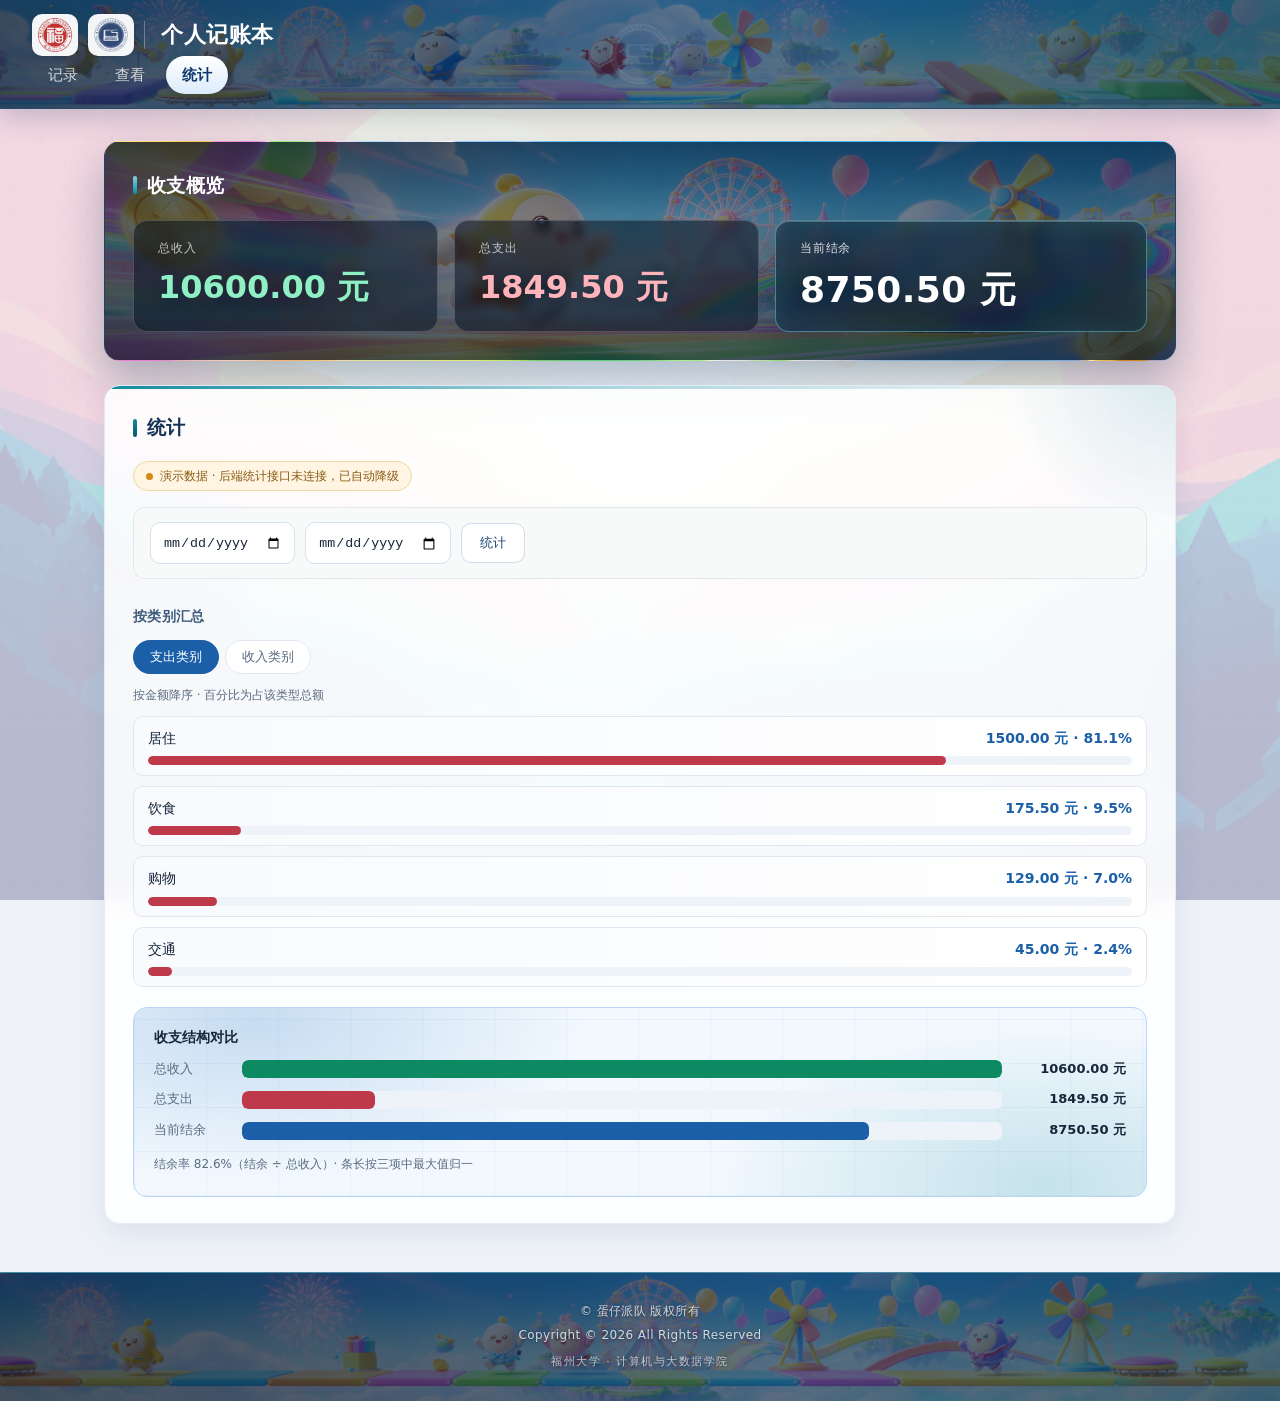
==== commit 4753bad3: "chore: 快照备份前端统计页拆分与记录接口改动" ====
--- a/frontend/statistics.html
+++ b/frontend/statistics.html
@@ -3,26 +3,46 @@
 <head>
     <meta charset="UTF-8">
     <meta name="viewport" content="width=device-width, initial-scale=1.0">
-    <title>个人记账本 · 统计</title>
-    <link rel="icon" type="image/png" href="../img/校徽.png">
+    <meta name="description" content="个人记账本：收支概览与分类统计">
+    <title>个人记账本 - 统计</title>
+    <link rel="icon" type="image/png" href="img/校徽.png">
     <link rel="stylesheet" href="css/style.css">
-    <link rel="stylesheet" href="css/app.css">
 </head>
 <body>
     <!-- 顶部导航：模块负责人 成员 F -->
     <header class="topbar">
         <div class="shell-brand">
-            <img class="shell-brand__logo" src="../img/校徽.png" alt="福州大学校徽">
-            <img class="shell-brand__logo" src="../img/院徽.png" alt="福州大学计算机与大数据学院院徽">
+            <img class="shell-brand__logo" src="img/校徽.png" alt="福州大学校徽">
+            <img class="shell-brand__logo" src="img/院徽.png" alt="福州大学计算机与大数据学院院徽">
             <h1 class="topbar__title">个人记账本</h1>
         </div>
         <nav class="topbar__nav">
             <a href="index.html#record-form">记录</a>
+            <a href="index.html#record-list">查看</a>
             <a href="statistics.html" class="is-active">统计</a>
         </nav>
     </header>
 
     <main class="layout">
+        <!-- 收支概览：成员 I -->
+        <section id="overview" class="card">
+            <h2 class="card__title">收支概览</h2>
+            <div class="overview__cards">
+                <article class="stat-card stat-card--income">
+                    <p class="stat-card__label">总收入</p>
+                    <p class="stat-card__value" id="total-income">--</p>
+                </article>
+                <article class="stat-card stat-card--expense">
+                    <p class="stat-card__label">总支出</p>
+                    <p class="stat-card__value" id="total-expense">--</p>
+                </article>
+                <article class="stat-card stat-card--balance">
+                    <p class="stat-card__label">当前结余</p>
+                    <p class="stat-card__value" id="total-balance">--</p>
+                </article>
+            </div>
+        </section>
+
         <!-- 统计展示：成员 I -->
         <section id="statistics" class="card">
             <h2 class="card__title">统计</h2>
@@ -37,7 +57,6 @@
                 <!-- 由 statistics.js 渲染 -->
             </ul>
 
-            <!-- 可选：ECharts 图表挂载点 -->
             <div id="chart" class="chart" hidden></div>
         </section>
     </main>
--- a/frontend/css/style.css
+++ b/frontend/css/style.css
@@ -1,26 +1,94 @@
 /* ============================================================
-   个人记账本 · 全局样式
+   个人记账本 · 全局基础样式
    负责人：成员 F（页面整体结构与导航）
-   说明：只负责页面布局、组件外观和响应式，不包含业务逻辑。
+   说明：
+   1. 本文件是设计变量（CSS 自定义属性）的唯一来源，index.html 内联样式只使用不再重复定义。
+   2. 只保留当前页面实际使用的规则：基础重置、筛选栏、类别汇总容器、状态提示、布局骨架。
+   3. 旧版骨架（app-header / nav-tab / panel / records-table / btn / input / tag 等）已清理。
    ============================================================ */
 
 :root {
-  --bg: #f3f5f4;
-  --surface: #ffffff;
-  --text: #1e2a26;
-  --muted: #6b7a74;
-  --line: #e2e8e5;
-  --primary: #1f7a5c;
-  --primary-dark: #175f47;
-  --primary-soft: #e8f3ee;
-  --income: #1a9c6b;
-  --income-soft: #e7f6ef;
-  --expense: #e2563e;
-  --expense-soft: #fdecea;
+  /* 字体与圆角、阴影 */
+  --font: "PingFang SC", "Microsoft YaHei", "Hiragino Sans GB", system-ui, -apple-system, "Segoe UI", sans-serif;
   --radius: 16px;
-  --shadow: 0 10px 30px rgba(24, 49, 39, 0.07);
-  --font: "PingFang SC", "Microsoft YaHei", "Hiragino Sans GB", system-ui, -apple-system, "Segoe UI", sans-serif;
-}
+  --radius-sm: 10px;
+  --shadow: 0 10px 28px rgba(20, 58, 106, 0.09);
+  --shadow-sm: 0 4px 14px rgba(20, 58, 106, 0.07);
+  --shadow-xs: 0 1px 3px rgba(20, 58, 106, 0.06);
+
+  /* 学院蓝 50–900（主色系） */
+  --brand-50: #eff6fe;
+  --brand-100: #dcebfb;
+  --brand-200: #b9d6f5;
+  --brand-300: #8bbbe9;
+  --brand-400: #569cd9;
+  --brand-500: #2f7bc4;
+  --brand-600: #1a5fa8;
+  --brand-700: #134a86;
+  --brand-800: #0e3a6b;
+  --brand-900: #0a2b50;
+
+  /* 青蓝辅助色 */
+  --accent-50: #e8f8fb;
+  --accent-100: #d1f1f6;
+  --accent-300: #7fd4e2;
+  --accent-400: #3fc1d6;
+  --accent-500: #118aa0;
+  --accent-600: #0c6f83;
+  --accent-700: #08586a;
+
+  /* 功能色：成功 / 警示 / 错误 */
+  --success-50: #e4f7ef;
+  --success-500: #0e8a63;
+  --success-600: #0a7052;
+  --warning-50: #fdf1e3;
+  --warning-500: #e08a2e;
+  --warning-600: #c0741f;
+  --danger-50: #fbe8ea;
+  --danger-500: #be3a4a;
+  --danger-600: #9f2d3b;
+
+  /* 中性色 0–900 */
+  --neutral-0: #ffffff;
+  --neutral-50: #f8fafd;
+  --neutral-100: #eef2f8;
+  --neutral-200: #e0e7f1;
+  --neutral-300: #ccd8e6;
+  --neutral-400: #a2b3c7;
+  --neutral-500: #75879c;
+  --neutral-600: #5a6c80;
+  --neutral-700: #405264;
+  --neutral-800: #2a3b4d;
+  --neutral-900: #17263a;
+
+  /* 三个功能模块的强调色 */
+  --module-record: var(--warning-500);
+  --module-list: var(--brand-500);
+  --module-stats: var(--accent-500);
+
+  /* 语义映射：页面其余样式只引用这一层变量 */
+  --color-bg: var(--neutral-100);
+  --color-surface: var(--neutral-0);
+  --color-border: var(--neutral-200);
+  --color-text: var(--neutral-900);
+  --color-muted: var(--neutral-600);
+  --color-primary: var(--brand-600);
+  --color-primary-strong: var(--brand-900);
+  --color-primary-soft: var(--brand-50);
+  --color-accent: var(--accent-500);
+  --color-income: var(--success-500);
+  --color-expense: var(--danger-500);
+
+  /* 字号层级 */
+  --text-xs: 12px;
+  --text-sm: 13px;
+  --text-md: 15px;
+  --text-lg: 19px;
+  --text-xl: 22px;
+  --text-2xl: 32px;
+}
+
+/* ---------- 基础重置 ---------- */
 
 * {
   box-sizing: border-box;
@@ -35,12 +103,7 @@
   font-family: var(--font);
   font-size: 15px;
   line-height: 1.6;
-  color: var(--text);
-  background-color: var(--bg);
-  background-image:
-    radial-gradient(1100px 500px at 8% -12%, rgba(31, 122, 92, 0.10), transparent 60%),
-    radial-gradient(900px 420px at 100% 0, rgba(31, 122, 92, 0.06), transparent 55%);
-  background-attachment: fixed;
+  color: var(--color-text);
 }
 
 h1,
@@ -50,461 +113,11 @@
   margin: 0;
 }
 
-/* ---------- 顶部标题栏 ---------- */
-
-.app-header {
-  position: sticky;
-  top: 0;
-  z-index: 20;
-  background: rgba(255, 255, 255, 0.88);
-  backdrop-filter: blur(10px);
-  border-bottom: 1px solid var(--line);
-}
-
-.app-header__inner {
-  max-width: 1080px;
-  margin: 0 auto;
-  padding: 16px 24px 14px;
-  display: flex;
-  align-items: center;
-  justify-content: space-between;
-  gap: 16px;
-}
-
-.brand {
-  display: flex;
-  align-items: center;
-  gap: 12px;
-}
-
-.brand__mark {
-  width: 44px;
-  height: 44px;
+/* ---------- 页面骨架：卡片之间保留间距 ---------- */
+
+.layout {
   display: grid;
-  place-items: center;
-  border-radius: 12px;
-  background: linear-gradient(135deg, #2a8d6b, #176a4f);
-  color: #ffffff;
-  font-size: 20px;
-  font-weight: 700;
-  box-shadow: 0 6px 14px rgba(23, 106, 79, 0.25);
-}
-
-.brand__title {
-  font-size: 22px;
-  font-weight: 700;
-  letter-spacing: 0.5px;
-  line-height: 1.3;
-}
-
-.brand__subtitle {
-  margin-top: 2px;
-  font-size: 13px;
-  color: var(--muted);
-}
-
-.app-header__note {
-  padding: 6px 12px;
-  border-radius: 999px;
-  background: var(--primary-soft);
-  color: var(--primary);
-  font-size: 13px;
-  white-space: nowrap;
-}
-
-/* ---------- 导航 ---------- */
-
-.app-nav {
-  max-width: 1080px;
-  margin: 18px auto 0;
-  padding: 0 24px;
-}
-
-.app-nav__inner {
-  display: inline-flex;
-  gap: 6px;
-  padding: 6px;
-  border: 1px solid var(--line);
-  border-radius: 999px;
-  background: var(--surface);
-  box-shadow: 0 4px 14px rgba(24, 49, 39, 0.05);
-}
-
-.nav-tab {
-  appearance: none;
-  display: inline-flex;
-  align-items: center;
-  gap: 7px;
-  padding: 9px 22px;
-  border: 0;
-  border-radius: 999px;
-  background: transparent;
-  color: var(--muted);
-  font-family: inherit;
-  font-size: 15px;
-  cursor: pointer;
-  transition: background-color 0.18s ease, color 0.18s ease, box-shadow 0.18s ease;
-}
-
-.nav-tab:hover {
-  color: var(--primary);
-  background: #f2f7f5;
-}
-
-.nav-tab.is-active {
-  background: var(--primary);
-  color: #ffffff;
-  box-shadow: 0 6px 16px rgba(31, 122, 92, 0.22);
-}
-
-.nav-tab:focus-visible {
-  outline: 2px solid var(--primary);
-  outline-offset: 2px;
-}
-
-.nav-tab__icon {
-  display: inline-flex;
-}
-
-.nav-tab__icon svg {
-  width: 16px;
-  height: 16px;
-  display: block;
-}
-
-/* ---------- 主内容区 ---------- */
-
-.app-main {
-  max-width: 1080px;
-  margin: 0 auto;
-  padding: 20px 24px 48px;
-}
-
-.noscript-tip {
-  margin-bottom: 16px;
-  padding: 10px 16px;
-  border: 1px solid #f2d9a8;
-  border-radius: 10px;
-  background: #fdf6e7;
-  color: #8a6720;
-  font-size: 13px;
-}
-
-/* ---------- 收支概览 ---------- */
-
-.overview {
-  display: grid;
-  grid-template-columns: repeat(3, minmax(0, 1fr));
-  gap: 16px;
-  margin-bottom: 20px;
-}
-
-.overview-card {
-  position: relative;
-  padding: 18px 22px 16px;
-  border: 1px solid var(--line);
-  border-radius: var(--radius);
-  background: var(--surface);
-  box-shadow: var(--shadow);
-  overflow: hidden;
-}
-
-.overview-card::before {
-  content: "";
-  position: absolute;
-  inset: 0 auto 0 0;
-  width: 4px;
-  background: var(--primary);
-}
-
-.overview-card--income::before {
-  background: var(--income);
-}
-
-.overview-card--expense::before {
-  background: var(--expense);
-}
-
-.overview-card--balance {
-  border-color: transparent;
-  background: linear-gradient(135deg, #238063, #176a4f 70%);
-  color: #ffffff;
-}
-
-.overview-card--balance::before {
-  display: none;
-}
-
-.overview-card__label {
-  font-size: 13px;
-  letter-spacing: 0.4px;
-  color: var(--muted);
-}
-
-.overview-card--balance .overview-card__label {
-  color: rgba(255, 255, 255, 0.82);
-}
-
-.overview-card__value {
-  margin-top: 6px;
-  font-size: 30px;
-  font-weight: 700;
-  line-height: 1.2;
-  font-variant-numeric: tabular-nums;
-}
-
-/* ---------- 功能面板 ---------- */
-
-.panel {
-  padding: 26px 28px;
-  border: 1px solid var(--line);
-  border-radius: var(--radius);
-  background: var(--surface);
-  box-shadow: var(--shadow);
-}
-
-.panel[hidden] {
-  display: none;
-}
-
-.panel__head {
-  margin-bottom: 20px;
-}
-
-.panel__title {
-  font-size: 20px;
-  font-weight: 700;
-}
-
-.panel__desc {
-  margin-top: 6px;
-  font-size: 14px;
-  color: var(--muted);
-}
-
-.panel__foot {
-  display: flex;
-  justify-content: center;
-  margin-top: 18px;
-}
-
-/* ---------- 表单通用 ---------- */
-
-.record-form {
-  display: grid;
-  grid-template-columns: repeat(2, minmax(0, 1fr));
-  gap: 18px 22px;
-}
-
-.field {
-  display: flex;
-  flex-direction: column;
-  gap: 8px;
-  min-width: 0;
-}
-
-.field--full {
-  grid-column: 1 / -1;
-}
-
-.field__label {
-  font-size: 14px;
-  font-weight: 600;
-}
-
-.field__optional {
-  font-weight: 400;
-  color: var(--muted);
-}
-
-.field__hint {
-  font-size: 12px;
-  color: var(--muted);
-}
-
-.input {
-  width: 100%;
-  height: 44px;
-  padding: 0 14px;
-  border: 1px solid var(--line);
-  border-radius: 10px;
-  background-color: #fbfdfc;
-  font-family: inherit;
-  font-size: 15px;
-  color: var(--text);
-  transition: border-color 0.18s ease, box-shadow 0.18s ease, background-color 0.18s ease;
-}
-
-.input:hover {
-  border-color: #cfdad5;
-}
-
-.input:focus {
-  outline: none;
-  border-color: var(--primary);
-  background-color: #ffffff;
-  box-shadow: 0 0 0 3px rgba(31, 122, 92, 0.12);
-}
-
-.input::placeholder {
-  color: #9aa8a2;
-}
-
-select.input {
-  appearance: none;
-  -webkit-appearance: none;
-  padding-right: 38px;
-  background-image: url("data:image/svg+xml,%3Csvg xmlns='http://www.w3.org/2000/svg' width='12' height='8' viewBox='0 0 12 8'%3E%3Cpath d='M1 1.5 6 6.5 11 1.5' fill='none' stroke='%236b7a74' stroke-width='1.6' stroke-linecap='round'/%3E%3C/svg%3E");
-  background-repeat: no-repeat;
-  background-position: right 14px center;
-  cursor: pointer;
-}
-
-/* 金额输入：前缀 / 后缀 */
-
-.input-affix {
-  display: flex;
-  align-items: center;
-  border: 1px solid var(--line);
-  border-radius: 10px;
-  background-color: #fbfdfc;
-  transition: border-color 0.18s ease, box-shadow 0.18s ease, background-color 0.18s ease;
-}
-
-.input-affix:hover {
-  border-color: #cfdad5;
-}
-
-.input-affix:focus-within {
-  border-color: var(--primary);
-  background-color: #ffffff;
-  box-shadow: 0 0 0 3px rgba(31, 122, 92, 0.12);
-}
-
-.input-affix__prefix,
-.input-affix__suffix {
-  padding: 0 10px;
-  font-size: 14px;
-  color: var(--muted);
-}
-
-.input-affix__prefix {
-  padding-left: 14px;
-}
-
-.input-affix .input {
-  height: 42px;
-  padding-left: 2px;
-  border: 0;
-  background: transparent;
-  box-shadow: none;
-}
-
-.input-affix .input:focus {
-  box-shadow: none;
-}
-
-/* 隐藏数字输入框的上下箭头，避免误触 */
-
-.input[type="number"]::-webkit-outer-spin-button,
-.input[type="number"]::-webkit-inner-spin-button {
-  margin: 0;
-  -webkit-appearance: none;
-}
-
-.input[type="number"] {
-  -moz-appearance: textfield;
-  appearance: textfield;
-}
-
-/* ---------- 按钮 ---------- */
-
-.btn {
-  appearance: none;
-  display: inline-flex;
-  align-items: center;
-  justify-content: center;
-  gap: 6px;
-  height: 44px;
-  padding: 0 22px;
-  border: 1px solid transparent;
-  border-radius: 10px;
-  font-family: inherit;
-  font-size: 15px;
-  cursor: pointer;
-  transition: background-color 0.18s ease, border-color 0.18s ease, box-shadow 0.18s ease;
-}
-
-.btn--primary {
-  background: var(--primary);
-  color: #ffffff;
-  box-shadow: 0 6px 16px rgba(31, 122, 92, 0.18);
-}
-
-.btn--primary:hover {
-  background: var(--primary-dark);
-}
-
-.btn--ghost {
-  border-color: var(--line);
-  background: #ffffff;
-  color: var(--text);
-}
-
-.btn--ghost:hover {
-  border-color: #c6d4ce;
-  background: #f7faf9;
-}
-
-.btn--sm {
-  height: 40px;
-  padding: 0 18px;
-  font-size: 14px;
-}
-
-.btn--link {
-  height: auto;
-  padding: 0;
-  border: 0;
-  background: none;
-  color: var(--expense);
-  font-size: 14px;
-}
-
-.btn--link:hover {
-  color: #b93d27;
-  text-decoration: underline;
-}
-
-.btn:disabled {
-  opacity: 0.55;
-  cursor: not-allowed;
-  box-shadow: none;
-  text-decoration: none;
-}
-
-.btn:focus-visible {
-  outline: 2px solid var(--primary);
-  outline-offset: 2px;
-}
-
-.form-actions {
-  grid-column: 1 / -1;
-  display: flex;
-  align-items: center;
-  flex-wrap: wrap;
-  gap: 12px;
-  margin-top: 4px;
-}
-
-.form-status {
-  font-size: 13px;
-  color: var(--muted);
-}
-
-.panel > .form-status {
-  margin-top: 10px;
-  text-align: center;
+  gap: 24px;
 }
 
 /* ---------- 筛选栏 ---------- */
@@ -516,155 +129,12 @@
   gap: 12px 14px;
   margin-bottom: 16px;
   padding: 14px 16px;
-  border: 1px solid var(--line);
+  border: 1px solid var(--color-border);
   border-radius: 12px;
   background: #f8faf9;
 }
 
-.filter {
-  display: flex;
-  flex-direction: column;
-  gap: 6px;
-}
-
-.filter__label {
-  font-size: 13px;
-  color: var(--muted);
-}
-
-.filter .input {
-  height: 40px;
-  font-size: 14px;
-}
-
-.filter .input[type="date"] {
-  min-width: 150px;
-}
-
-.filters__actions {
-  display: flex;
-  gap: 8px;
-  margin-left: auto;
-}
-
-/* ---------- 账单表格 ---------- */
-
-.table-note {
-  margin-bottom: 10px;
-  font-size: 12px;
-  color: var(--muted);
-}
-
-.table-wrap {
-  overflow-x: auto;
-  border: 1px solid var(--line);
-  border-radius: 12px;
-}
-
-.records-table {
-  width: 100%;
-  min-width: 680px;
-  border-collapse: collapse;
-  font-size: 14px;
-}
-
-.records-table th,
-.records-table td {
-  padding: 12px 16px;
-  border-bottom: 1px solid #eef2f0;
-  text-align: left;
-  vertical-align: middle;
-}
-
-.records-table thead th {
-  background: #f8faf9;
-  color: var(--muted);
-  font-size: 13px;
-  font-weight: 600;
-  white-space: nowrap;
-}
-
-.records-table tbody tr:last-child td {
-  border-bottom: none;
-}
-
-.records-table tbody tr:hover {
-  background: #fafcfb;
-}
-
-.is-num {
-  text-align: right !important;
-  font-variant-numeric: tabular-nums;
-  white-space: nowrap;
-}
-
-.is-income {
-  color: var(--income);
-  font-weight: 600;
-}
-
-.is-expense {
-  color: var(--expense);
-  font-weight: 600;
-}
-
-.is-action {
-  text-align: right !important;
-  white-space: nowrap;
-}
-
-.tag {
-  display: inline-flex;
-  align-items: center;
-  padding: 2px 10px;
-  border-radius: 999px;
-  font-size: 12px;
-  font-weight: 600;
-  line-height: 1.6;
-  white-space: nowrap;
-}
-
-.tag--income {
-  background: var(--income-soft);
-  color: var(--income);
-}
-
-.tag--expense {
-  background: var(--expense-soft);
-  color: var(--expense);
-}
-
-.tag--demo {
-  background: #f1f4f2;
-  color: #8a9791;
-  font-weight: 400;
-}
-
-/* ---------- 统计区域 ---------- */
-
-.stats-grid {
-  display: grid;
-  grid-template-columns: minmax(0, 1.2fr) minmax(0, 1fr);
-  gap: 16px;
-}
-
-.stats-block {
-  padding: 18px 20px;
-  border: 1px solid var(--line);
-  border-radius: 14px;
-  background: #fbfcfc;
-}
-
-.stats-block h3 {
-  font-size: 16px;
-  font-weight: 700;
-}
-
-.stats-block__hint {
-  margin: 4px 0 14px;
-  font-size: 12px;
-  color: var(--muted);
-}
+/* ---------- 类别汇总容器（条目样式由 statistics.js 注入） ---------- */
 
 .category-list {
   display: flex;
@@ -675,164 +145,38 @@
   list-style: none;
 }
 
-.category-item__head {
-  display: flex;
-  justify-content: space-between;
-  gap: 12px;
-  margin-bottom: 6px;
+/* 收支概览三张统计卡：窄屏单列，宽屏由内联样式细分为 1:1:1.22 */
+.overview__cards {
+  display: grid;
+  grid-template-columns: minmax(0, 1fr);
+  gap: 16px;
+}
+
+/* ---------- 记录表格内的删除按钮更紧凑 ---------- */
+
+.records .button {
+  padding: 6px 14px;
+  font-size: 13px;
+}
+
+/* ---------- 状态提示 ---------- */
+
+.form__message.is-ok {
+  color: var(--color-income);
+}
+
+/* 初始化或接口整体失败时的页面级提示 */
+.global-error {
+  padding: 14px 20px;
+  border: 1px solid rgba(190, 58, 74, 0.35);
+  border-radius: 12px;
+  background: var(--danger-50);
+  color: var(--danger-600);
   font-size: 14px;
 }
 
-.category-item__amount {
-  color: var(--muted);
-  font-variant-numeric: tabular-nums;
-}
-
-.category-item__bar {
-  height: 8px;
-  border-radius: 999px;
-  background: #edf1ef;
-  overflow: hidden;
-}
-
-.category-item__bar span {
-  display: block;
-  width: 0;
-  height: 100%;
-  border-radius: 999px;
-  background: linear-gradient(90deg, #2a8d6b, #43b189);
-}
-
-/* statistics.js 渲染的类别列表为「名称 + 金额」两列结构 */
-
-#category-stats > li:not(.category-item) {
-  display: flex;
-  justify-content: space-between;
-  gap: 12px;
-  padding: 9px 0;
-  border-bottom: 1px dashed var(--line);
-  font-size: 14px;
-}
-
-#category-stats > li:not(.category-item):last-child {
-  padding-bottom: 0;
-  border-bottom: none;
-}
-
-#category-stats > li:not(.category-item) span:last-child {
-  color: var(--muted);
-  font-variant-numeric: tabular-nums;
-}
-
-.chart-box {
-  display: grid;
-  place-items: center;
-  min-height: 220px;
-  border: 1px dashed #d5dfda;
-  border-radius: 12px;
-  background: #ffffff;
-  color: #9aa8a2;
-  font-size: 14px;
-}
-
-.chart-box[hidden] {
+.global-error[hidden] {
   display: none;
-}
-
-/* ---------- 页脚 ---------- */
-
-.app-footer {
-  max-width: 1080px;
-  margin: 8px auto 36px;
-  padding: 0 24px;
-  color: #8d9a94;
-  font-size: 12px;
-  text-align: center;
-}
-
-/* ---------- 响应式 ---------- */
-
-@media (max-width: 860px) {
-  .app-header__inner {
-    padding: 16px;
-  }
-
-  .app-header__note {
-    display: none;
-  }
-
-  .app-nav {
-    padding: 0 16px;
-  }
-
-  .app-nav__inner {
-    display: flex;
-    width: 100%;
-  }
-
-  .nav-tab {
-    flex: 1;
-    justify-content: center;
-    padding: 9px 12px;
-  }
-
-  .app-main {
-    padding: 18px 16px 36px;
-  }
-
-  .overview {
-    grid-template-columns: 1fr;
-  }
-
-  .overview-card__value {
-    font-size: 26px;
-  }
-
-  .panel {
-    padding: 20px 18px;
-  }
-
-  .record-form {
-    grid-template-columns: 1fr;
-  }
-
-  .stats-grid {
-    grid-template-columns: 1fr;
-  }
-
-  .filters__actions {
-    margin-left: 0;
-  }
-}
-
-@media (max-width: 560px) {
-  .brand__title {
-    font-size: 19px;
-  }
-
-  .brand__subtitle {
-    font-size: 12px;
-  }
-
-  .filter {
-    flex: 1 1 calc(50% - 7px);
-  }
-
-  .filter .input {
-    min-width: 0;
-  }
-
-  .filters__actions {
-    width: 100%;
-  }
-
-  .filters__actions .btn {
-    flex: 1;
-  }
-
-  .panel__title {
-    font-size: 18px;
-  }
 }
 
 @media (prefers-reduced-motion: reduce) {
@@ -840,3 +184,1001 @@
     transition: none !important;
   }
 }
+
+
+/* ============================================================
+   组件样式（原 index.html 内联样式，迁出后两页共用）
+   ============================================================ */
+
+
+/* ===== 页面外壳补充样式（原 shell.css） ===== */
+        /* ============================================================
+           页面外壳补充样式 —— 模块负责人：成员 F
+           仅用于顶部徽标、导航和页脚，不改动队友的基础样式与 DOM 结构。
+           基础样式见 style.css，本文件在它之后加载。
+           ============================================================ */
+        
+        /* ---------- 顶部标题栏 ---------- */
+        
+        .topbar {
+            flex-wrap: wrap;
+            row-gap: 12px;
+        }
+        
+        .shell-brand {
+            display: flex;
+            align-items: center;
+            gap: 12px;
+            min-width: 0;
+        }
+        
+        .shell-brand__logo {
+            display: block;
+            flex: none;
+            width: auto;
+            height: 40px;
+            object-fit: contain;
+        }
+        
+        .shell-brand .topbar__title {
+            padding-left: 12px;
+            border-left: 1px solid var(--color-border);
+            line-height: 1.3;
+        }
+        
+        .topbar__nav a {
+            display: inline-block;
+            padding: 4px 0;
+            font-size: 15px;
+        }
+        
+        .topbar__nav a.is-active {
+            font-weight: 600;
+        }
+        
+        /* ---------- 页脚 ---------- */
+        
+        .shell-footer {
+            max-width: 960px;
+            margin: 8px auto 24px;
+            padding: 0 16px;
+            color: var(--color-muted);
+            font-size: 12px;
+            text-align: center;
+        }
+        
+        .shell-footer__text {
+            margin: 0;
+            color: #9aa3af;
+            letter-spacing: 0.3px;
+        }
+        
+        /* ---------- 窄屏适配 ---------- */
+        
+        @media (max-width: 640px) {
+            .topbar {
+                padding: 12px 16px;
+            }
+        
+            .shell-brand {
+                gap: 8px;
+            }
+        
+            .shell-brand__logo {
+                height: 32px;
+            }
+        
+            .shell-brand .topbar__title {
+                padding-left: 8px;
+                font-size: 18px;
+            }
+        
+            .topbar__nav {
+                gap: 14px;
+                font-size: 14px;
+            }
+        }
+
+        /* ===== 校园主题视觉层（原 theme.css） ===== */
+        /* ============================================================
+           校园主题视觉层 —— 模块负责人：成员 F
+           在 style.css、shell.css 之后加载，通过覆盖变量与类完成美化。
+           不修改 DOM 结构、id、class 名，也不影响队友 JS 的渲染逻辑。
+           主色调：学院蓝 #1a5fa8 + 青蓝 #118aa0
+           ============================================================ */
+        
+        /* 设计变量统一在 style.css 中定义，这里只保留页面样式 */
+
+        /* ---------- 页面底色 ---------- */
+        
+        body {
+            font-size: 15px;
+            line-height: 1.6;
+            color: var(--color-text);
+            background-color: var(--color-bg);
+            background-image:
+                radial-gradient(1100px 420px at 50% -140px, rgba(26, 95, 168, 0.16), rgba(26, 95, 168, 0) 70%),
+                linear-gradient(180deg, #edf3fa 0%, #e6ecf6 100%);
+            background-repeat: no-repeat;
+            background-attachment: fixed;
+            -webkit-font-smoothing: antialiased;
+        }
+        
+        /* 锚点跳转时给吸顶导航留出空间 */
+        #overview,
+        #record-form,
+        #record-list,
+        #statistics {
+            scroll-margin-top: 92px;
+        }
+        
+        /* ---------- 顶部标题栏：深蓝渐变 ---------- */
+        
+        .topbar {
+            position: sticky;
+            top: 0;
+            z-index: 10;
+            padding: 14px 32px;
+            background: linear-gradient(115deg, #0d2f55 0%, #17497f 48%, #1a5fa8 100%);
+            border-bottom: 1px solid rgba(255, 255, 255, 0.1);
+            box-shadow: 0 8px 26px rgba(13, 47, 85, 0.22);
+        }
+        
+        .shell-brand {
+            gap: 10px;
+        }
+        
+        .shell-brand__logo {
+            height: 42px;
+            padding: 4px 6px;
+            background: rgba(255, 255, 255, 0.95);
+            border-radius: 10px;
+            box-shadow: 0 2px 10px rgba(0, 0, 0, 0.18);
+        }
+        
+        .shell-brand .topbar__title {
+            padding-left: 16px;
+            color: #ffffff;
+            font-size: 22px;
+            font-weight: 600;
+            letter-spacing: 0.6px;
+            border-left-color: rgba(255, 255, 255, 0.3);
+        }
+        
+        .topbar__nav {
+            gap: 4px;
+        }
+        
+        .topbar__nav a {
+            padding: 7px 16px;
+            border-radius: 999px;
+            color: rgba(255, 255, 255, 0.78);
+            font-size: 15px;
+            font-weight: 500;
+            text-decoration: none;
+            transition: background-color 0.18s ease, color 0.18s ease, box-shadow 0.18s ease;
+        }
+        
+        .topbar__nav a:hover {
+            color: #ffffff;
+            background: rgba(255, 255, 255, 0.14);
+        }
+        
+        .topbar__nav a.is-active,
+        .topbar__nav a.is-active:hover {
+            color: var(--color-primary-strong);
+            background: #ffffff;
+            font-weight: 600;
+            box-shadow: 0 2px 10px rgba(0, 0, 0, 0.16);
+        }
+        
+        /* ---------- 内容区与卡片 ---------- */
+        
+        .layout {
+            max-width: 1120px;
+            gap: 24px;
+            margin: 32px auto 0;
+            padding: 0 24px;
+        }
+        
+        .card {
+            padding: 26px 28px;
+            border: 1px solid #e3ebf6;
+            border-radius: var(--radius);
+            box-shadow: var(--shadow-sm);
+        }
+        
+        .card__title {
+            position: relative;
+            padding-left: 14px;
+            margin-bottom: 20px;
+            color: #143355;
+            font-size: 19px;
+            font-weight: 600;
+            letter-spacing: 0.4px;
+        }
+        
+        .card__title::before {
+            content: "";
+            position: absolute;
+            left: 0;
+            top: 50%;
+            width: 4px;
+            height: 18px;
+            border-radius: 2px;
+            background: linear-gradient(180deg, var(--color-primary), var(--color-accent));
+            transform: translateY(-50%);
+        }
+        
+        .card__subtitle {
+            margin: 26px 0 12px;
+            color: #3d5a7a;
+            font-size: 14px;
+            font-weight: 600;
+            letter-spacing: 0.3px;
+        }
+        
+        /* ---------- 收支概览数字卡片 ---------- */
+        
+        .overview__cards {
+            gap: 16px;
+        }
+        
+        .stat-card {
+            position: relative;
+            padding: 18px 20px 18px 24px;
+            background: linear-gradient(180deg, #ffffff 0%, #f2f7fe 100%);
+            border: 1px solid #e2ebf7;
+            border-radius: 14px;
+            box-shadow: var(--shadow-xs);
+            overflow: hidden;
+        }
+        
+        .stat-card::before {
+            content: "";
+            position: absolute;
+            left: 0;
+            top: 0;
+            bottom: 0;
+            width: 4px;
+            background: var(--color-primary);
+        }
+        
+        .stat-card--income::before {
+            background: var(--color-income);
+        }
+        
+        .stat-card--expense::before {
+            background: var(--color-expense);
+        }
+        
+        .stat-card__label {
+            margin-bottom: 8px;
+            color: #6b8299;
+            font-size: 12px;
+            font-weight: 500;
+            letter-spacing: 0.8px;
+        }
+        
+        .stat-card__value {
+            color: #143355;
+            font-size: 26px;
+            font-weight: 700;
+            line-height: 1.3;
+            font-variant-numeric: tabular-nums;
+        }
+        
+        .stat-card--balance .stat-card__value {
+            color: var(--color-primary);
+        }
+        
+        /* ---------- 表单控件 ---------- */
+        
+        .form__field label {
+            color: #4f6782;
+            font-size: 13px;
+            font-weight: 500;
+        }
+        
+        .form input,
+        .form select,
+        .filters input,
+        .filters select {
+            min-height: 42px;
+            padding: 9px 12px;
+            color: var(--color-text);
+            background: #fbfdff;
+            border: 1px solid #d5e1ef;
+            border-radius: var(--radius-sm);
+            transition: border-color 0.18s ease, box-shadow 0.18s ease, background-color 0.18s ease;
+        }
+        
+        .form input:hover,
+        .form select:hover,
+        .filters input:hover,
+        .filters select:hover {
+            border-color: #b9cde3;
+        }
+        
+        .form input:focus,
+        .form select:focus,
+        .filters input:focus,
+        .filters select:focus {
+            outline: none;
+            background: #ffffff;
+            border-color: var(--color-primary);
+            box-shadow: 0 0 0 3px rgba(26, 95, 168, 0.16);
+        }
+        
+        .form__message {
+            color: var(--color-expense);
+            font-size: 13px;
+        }
+        
+        /* ---------- 按钮 ---------- */
+        
+        .button {
+            padding: 10px 18px;
+            color: #1f4671;
+            background: #ffffff;
+            border: 1px solid #cfdcea;
+            border-radius: var(--radius-sm);
+            font-weight: 500;
+            transition: color 0.18s ease, border-color 0.18s ease, background-color 0.18s ease,
+                box-shadow 0.18s ease, transform 0.12s ease;
+        }
+        
+        .button:hover {
+            color: var(--color-primary);
+            background: #f4f9ff;
+            border-color: var(--color-primary);
+            box-shadow: var(--shadow-xs);
+        }
+        
+        .button:active {
+            transform: translateY(1px);
+        }
+        
+        .button:focus-visible {
+            outline: 2px solid var(--color-accent);
+            outline-offset: 2px;
+        }
+        
+        .button--primary {
+            color: #ffffff;
+            background: linear-gradient(135deg, #1a5fa8 0%, #0f7f9c 100%);
+            border-color: transparent;
+            box-shadow: 0 6px 16px rgba(26, 95, 168, 0.28);
+        }
+        
+        .button--primary:hover {
+            color: #ffffff;
+            background: linear-gradient(135deg, #174f8c 0%, #0b7189 100%);
+            border-color: transparent;
+            box-shadow: 0 8px 22px rgba(26, 95, 168, 0.34);
+            transform: translateY(-1px);
+        }
+        
+        .button--primary:active {
+            transform: translateY(0);
+        }
+        
+        /* ---------- 筛选栏 ---------- */
+        
+        .filters {
+            gap: 10px;
+            align-items: center;
+            margin-bottom: 16px;
+        }
+        
+        .filters input,
+        .filters select {
+            flex: 0 1 auto;
+            width: auto;
+            min-width: 120px;
+        }
+        
+        /* ---------- 账单表格 ---------- */
+        
+        .records {
+            font-size: 14px;
+        }
+        
+        .records th,
+        .records td {
+            padding: 12px 10px;
+        }
+        
+        .records thead th {
+            color: #1b4574;
+            background: var(--color-primary-soft);
+            border-bottom: 1px solid #d3e2f4;
+            font-weight: 600;
+            letter-spacing: 0.3px;
+        }
+        
+        .records tbody td {
+            color: #334a64;
+            border-bottom: 1px solid #edf2f9;
+        }
+        
+        .records tbody tr:nth-child(even) {
+            background: #f7fbff;
+        }
+        
+        .records tbody tr:hover {
+            background: #eaf3ff;
+        }
+        
+        .records tbody tr:last-child td {
+            border-bottom: none;
+        }
+        
+        .records tbody td[colspan] {
+            padding: 30px 10px;
+            color: var(--color-muted);
+            text-align: center;
+        }
+        
+        .records .amount--income {
+            color: var(--color-income);
+            font-weight: 600;
+            font-variant-numeric: tabular-nums;
+        }
+        
+        .records .amount--expense {
+            color: var(--color-expense);
+            font-weight: 600;
+            font-variant-numeric: tabular-nums;
+        }
+        
+        /* ---------- 类别汇总 ---------- */
+        
+        .category-list {
+            gap: 10px;
+        }
+        
+        .category-list li {
+            padding: 11px 14px;
+            background: linear-gradient(90deg, #f7faff 0%, #fdfeff 100%);
+            border: 1px solid #e2ebf7;
+            border-radius: var(--radius-sm);
+            font-size: 14px;
+            transition: border-color 0.18s ease, box-shadow 0.18s ease, background-color 0.18s ease;
+        }
+        
+        .category-list li:hover {
+            background: #f2f8ff;
+            border-color: #bcd2e8;
+            box-shadow: var(--shadow-xs);
+        }
+        
+        .category-list li span + span {
+            color: #154a7d;
+            font-weight: 600;
+            font-variant-numeric: tabular-nums;
+        }
+        
+        /* ---------- 图表容器（含空态） ---------- */
+        
+        .chart {
+            position: relative;
+            height: 340px;
+            margin-top: 20px;
+            border: 1px dashed #c4d7ea;
+            border-radius: 14px;
+            background-color: #f7fbff;
+            background-image:
+                repeating-linear-gradient(0deg, rgba(26, 95, 168, 0.05) 0 1px, transparent 1px 44px),
+                repeating-linear-gradient(90deg, rgba(26, 95, 168, 0.05) 0 1px, transparent 1px 72px);
+            overflow: hidden;
+        }
+        
+        .chart:empty::before {
+            content: "暂无图表数据，添加记录后展示趋势";
+            position: absolute;
+            inset: 0;
+            display: flex;
+            align-items: center;
+            justify-content: center;
+            color: #7d93ac;
+            font-size: 13px;
+            letter-spacing: 0.5px;
+        }
+        
+        /* ---------- 页脚版权 ---------- */
+        
+        .shell-footer {
+            max-width: 1120px;
+            margin: 40px auto 36px;
+            padding: 20px 24px 0;
+            border-top: 1px solid #d8e2f0;
+            text-align: center;
+        }
+        
+        .shell-footer__text {
+            margin: 0;
+            color: #8295ab;
+            font-size: 12px;
+            line-height: 2;
+            letter-spacing: 0.4px;
+        }
+        
+        /* ---------- 清晰度与降级保护 ---------- */
+        
+        @media (prefers-reduced-motion: reduce) {
+            .button,
+            .topbar__nav a,
+            .category-list li,
+            .form input,
+            .form select,
+            .filters input,
+            .filters select {
+                transition: none;
+            }
+        }
+        
+        /* ---------- 桌面宽屏 / 窄屏 ---------- */
+        
+        @media (max-width: 1024px) {
+            .topbar {
+                padding: 12px 20px;
+            }
+        
+            .layout {
+                padding: 0 20px;
+                margin-top: 24px;
+            }
+        
+            .card {
+                padding: 22px;
+            }
+        }
+        
+        @media (max-width: 640px) {
+            body {
+                font-size: 14px;
+            }
+        
+            .shell-brand__logo {
+                height: 34px;
+            }
+        
+            .shell-brand .topbar__title {
+                padding-left: 10px;
+                font-size: 18px;
+            }
+        
+            .topbar__nav a {
+                padding: 6px 12px;
+                font-size: 14px;
+            }
+        
+            .layout {
+                padding: 0 16px;
+                gap: 18px;
+            }
+        
+            .card {
+                padding: 18px 16px;
+                border-radius: 12px;
+            }
+        
+            .card__title {
+                font-size: 17px;
+            }
+        
+            .stat-card__value {
+                font-size: 22px;
+            }
+        
+            .filters input,
+            .filters select,
+            .filters .button {
+                flex: 1 1 140px;
+                min-width: 0;
+            }
+        
+            .records {
+                font-size: 13px;
+            }
+        
+            .records th,
+            .records td {
+                padding: 10px 6px;
+            }
+        
+            .chart {
+                height: 260px;
+            }
+        
+            .shell-footer {
+                margin: 28px auto 24px;
+                padding: 16px 16px 0;
+            }
+        }
+
+        /* ===== 视觉增强层（原 visual.css） ===== */
+        /* ============================================================
+           视觉增强层 —— 模块负责人：成员 F
+           在 style.css、shell.css、theme.css 之后加载，只做颜色与图像装饰：
+           完整配色 token、页面纹理、顶栏水印、概览主视觉、模块区分、深色页脚。
+           不修改 DOM、id、class 名，不改队友 JS，也不引入任何外部资源。
+           ============================================================ */
+        
+        /* ---------- 页面底色：背景图 + 高比例浅色遮罩 + 极淡点阵纹理 ---------- */
+        
+        body {
+            background-color: var(--neutral-100);
+            background-image:
+                radial-gradient(circle, rgba(26, 95, 168, 0.06) 0 1px, rgba(26, 95, 168, 0) 1.4px),
+                linear-gradient(180deg, rgba(242, 247, 253, 0.78) 0%, rgba(234, 241, 250, 0.76) 100%),
+                url("../img/背景.png");
+            background-size: 24px 24px, auto, cover;
+            background-position: center, center, center;
+            background-repeat: repeat, no-repeat, no-repeat;
+            background-attachment: fixed;
+        }
+        
+        /* ---------- 顶部标题栏：蛋仔派对横幅 + 深色遮罩 + 院徽水印 ---------- */
+        
+        .topbar {
+            overflow: hidden;
+            /* 顶栏只有约 64px 高，16:1 横幅按 cover 铺满后纵向会裁掉中段，
+               定位取 center 44% 保住角色头部，再用深色渐变压暗保证文字与徽标可读 */
+            background-color: var(--brand-900);
+            background-image:
+                linear-gradient(102deg,
+                    rgba(6, 26, 48, 0.78) 0%,
+                    rgba(9, 44, 78, 0.66) 52%,
+                    rgba(6, 54, 68, 0.76) 100%),
+                url("../img/《蛋仔派对》顶部.png");
+            background-size: auto, cover;
+            background-position: center, center 44%;
+            background-repeat: no-repeat;
+            border-bottom: 1px solid rgba(255, 255, 255, 0.14);
+            -webkit-backdrop-filter: blur(10px) saturate(1.05);
+            backdrop-filter: blur(10px) saturate(1.05);
+        }
+        
+        .topbar::before {
+            content: "";
+            position: absolute;
+            inset: 0;
+            background-image: url("../img/院徽.png");
+            background-position: center center;
+            background-repeat: no-repeat;
+            background-size: 64px auto;
+            opacity: 0.08;
+            pointer-events: none;
+        }
+        
+        .topbar > * {
+            position: relative;
+            z-index: 1;
+        }
+        
+        .topbar__nav a.is-active,
+        .topbar__nav a.is-active:hover {
+            color: var(--brand-800);
+            background: linear-gradient(180deg, var(--neutral-0) 0%, var(--brand-100) 100%);
+        }
+        
+        /* ---------- 卡片基础：统一圆角阴影，模块顶部色条与角落光晕 ---------- */
+        
+        .card {
+            position: relative;
+            background-color: rgba(255, 255, 255, 0.88);
+            background-repeat: no-repeat;
+            -webkit-backdrop-filter: blur(12px);
+            backdrop-filter: blur(12px);
+            box-shadow: 0 10px 26px rgba(20, 58, 106, 0.08);
+        }
+        
+        /* 记录：暖橙 */
+        #record-form {
+            background-image:
+                radial-gradient(240px 200px at 100% 0, rgba(224, 138, 46, 0.14), rgba(224, 138, 46, 0) 72%),
+                linear-gradient(90deg, var(--module-record) 0%, rgba(224, 138, 46, 0.35) 45%, rgba(224, 138, 46, 0) 100%);
+            background-size: auto, 100% 3px;
+            background-position: center, top left;
+        }
+        
+        #record-form .card__title::before {
+            background: linear-gradient(180deg, var(--module-record), var(--warning-600));
+        }
+        
+        /* 查看：蓝 */
+        #record-list {
+            background-image:
+                radial-gradient(240px 200px at 100% 0, rgba(47, 123, 196, 0.14), rgba(47, 123, 196, 0) 72%),
+                linear-gradient(90deg, var(--module-list) 0%, rgba(47, 123, 196, 0.35) 45%, rgba(47, 123, 196, 0) 100%);
+            background-size: auto, 100% 3px;
+            background-position: center, top left;
+        }
+        
+        #record-list .card__title::before {
+            background: linear-gradient(180deg, var(--module-list), var(--brand-700));
+        }
+        
+        /* 统计：青 */
+        #statistics {
+            background-image:
+                radial-gradient(240px 200px at 100% 0, rgba(17, 138, 160, 0.14), rgba(17, 138, 160, 0) 72%),
+                linear-gradient(90deg, var(--module-stats) 0%, rgba(17, 138, 160, 0.35) 45%, rgba(17, 138, 160, 0) 100%);
+            background-size: auto, 100% 3px;
+            background-position: center, top left;
+        }
+        
+        #statistics .card__title::before {
+            background: linear-gradient(180deg, var(--module-stats), var(--accent-700));
+        }
+        
+        /* ---------- 概览区：主视觉深色卡 ---------- */
+        
+        #overview {
+            padding: 28px;
+            color: var(--neutral-0);
+            background-color: var(--brand-900);
+            /* 蛋仔派对品牌横幅做主体，压一层深色渐变保证数字可读；
+               横幅是 4.75:1 的超宽图，窄卡上会裁掉左右，定位偏左中保住中央的蛋仔角色 */
+            background-image:
+                linear-gradient(112deg, rgba(5, 18, 34, 0.6) 0%, rgba(5, 24, 44, 0.4) 46%, rgba(6, 34, 60, 0.58) 100%),
+                linear-gradient(180deg, rgba(4, 16, 30, 0.5) 0%, rgba(4, 16, 30, 0.16) 34%, rgba(4, 16, 30, 0.5) 100%),
+                url("../img/《蛋仔派对》超宽横幅.png");
+            background-size: auto, auto, cover;
+            background-position: center, center, 35% 50%;
+            background-repeat: no-repeat;
+            border: 1px solid rgba(255, 255, 255, 0.1);
+            box-shadow: 0 20px 44px rgba(10, 43, 80, 0.3);
+        }
+        
+        #overview .card__title {
+            color: var(--neutral-0);
+        }
+        
+        #overview .card__title::before {
+            background: linear-gradient(180deg, var(--accent-300), var(--accent-500));
+        }
+        
+        #overview .stat-card {
+            background: rgba(5, 18, 34, 0.52);
+            border: 1px solid rgba(255, 255, 255, 0.18);
+            box-shadow: none;
+            backdrop-filter: blur(4px);
+            -webkit-backdrop-filter: blur(4px);
+        }
+        
+        #overview .stat-card::before {
+            display: none;
+        }
+        
+        #overview .stat-card__label {
+            color: rgba(255, 255, 255, 0.72);
+        }
+        
+        #overview .stat-card__value {
+            color: var(--neutral-0);
+            font-size: var(--text-2xl);
+            text-shadow: 0 2px 12px rgba(4, 20, 40, 0.28);
+        }
+        
+        #overview .stat-card--income .stat-card__value {
+            color: #8ff0c6;
+        }
+        
+        #overview .stat-card--expense .stat-card__value {
+            color: #ffb3bb;
+        }
+        
+        #overview .stat-card--balance {
+            background: rgba(6, 26, 48, 0.62);
+            border-color: rgba(127, 212, 226, 0.5);
+            box-shadow: 0 12px 30px rgba(4, 20, 40, 0.22),
+                inset 0 0 26px rgba(63, 193, 214, 0.16),
+                inset 0 1px 0 rgba(255, 255, 255, 0.24);
+            backdrop-filter: blur(8px);
+            -webkit-backdrop-filter: blur(8px);
+        }
+        
+        #overview .stat-card--balance .stat-card__label {
+            color: rgba(255, 255, 255, 0.85);
+        }
+        
+        #overview .stat-card--balance .stat-card__value {
+            color: var(--neutral-0);
+            font-size: 36px;
+            letter-spacing: 0.4px;
+        }
+        
+        /* 余额卡略宽，形成主次层次 */
+        @media (min-width: 901px) {
+            #overview .overview__cards {
+                grid-template-columns: 1fr 1fr 1.22fr;
+            }
+        }
+        
+        /* ---------- 按钮与表单：同色系渐变 ---------- */
+        
+        .button--primary {
+            background: linear-gradient(135deg, var(--brand-600) 0%, var(--accent-600) 100%);
+            box-shadow: 0 6px 18px rgba(26, 95, 168, 0.3);
+        }
+        
+        .button--primary:hover {
+            background: linear-gradient(135deg, var(--brand-700) 0%, var(--accent-700) 100%);
+            box-shadow: 0 8px 22px rgba(26, 95, 168, 0.36);
+        }
+        
+        .form input:focus,
+        .form select:focus,
+        .filters input:focus,
+        .filters select:focus {
+            border-color: var(--brand-500);
+            box-shadow: 0 0 0 3px rgba(47, 123, 196, 0.18);
+        }
+        
+        /* ---------- 需要精确阅读的区域：不透明度高于卡片 ---------- */
+        
+        .form input,
+        .form select,
+        .filters input,
+        .filters select {
+            background-color: rgba(255, 255, 255, 0.97);
+        }
+        
+        .records tbody tr {
+            background-color: rgba(255, 255, 255, 0.96);
+        }
+        
+        /* ---------- 账单表格：同色系表头渐变 ---------- */
+        
+        .records thead th {
+            background: linear-gradient(180deg, var(--brand-50) 0%, #d8e8f8 100%);
+            color: var(--brand-800);
+            border-bottom-color: var(--brand-200);
+        }
+        
+        .records tbody tr:nth-child(even) {
+            background: var(--neutral-50);
+        }
+        
+        .records tbody tr:hover {
+            background: var(--brand-50);
+        }
+        
+        /* ---------- 类别汇总 ---------- */
+        
+        .category-list li {
+            background: linear-gradient(90deg, var(--neutral-50) 0%, var(--neutral-0) 100%);
+            border-color: var(--neutral-200);
+        }
+        
+        .category-list li:hover {
+            background: linear-gradient(90deg, var(--brand-50) 0%, var(--neutral-0) 100%);
+            border-color: var(--brand-300);
+        }
+        
+        /* ---------- 图表容器：分区渐变空状态（不隐藏、不锁死子节点） ---------- */
+        
+        .chart {
+            overflow: visible;
+            border: 1px solid var(--brand-200);
+            background-color: #f2f8fe;
+            background-image:
+                radial-gradient(460px 220px at 12% 8%, rgba(47, 123, 196, 0.22), rgba(47, 123, 196, 0) 72%),
+                radial-gradient(460px 220px at 90% 94%, rgba(17, 138, 160, 0.2), rgba(17, 138, 160, 0) 72%),
+                repeating-linear-gradient(0deg, rgba(26, 95, 168, 0.055) 0 1px, rgba(26, 95, 168, 0) 1px 44px),
+                repeating-linear-gradient(90deg, rgba(26, 95, 168, 0.055) 0 1px, rgba(26, 95, 168, 0) 1px 72px);
+        }
+        
+        .chart:empty::before {
+            content: "暂无图表数据\A 添加记录后自动生成趋势图";
+            position: absolute;
+            inset: 0;
+            display: flex;
+            align-items: center;
+            justify-content: center;
+            color: var(--neutral-600);
+            font-size: var(--text-sm);
+            line-height: 1.9;
+            letter-spacing: 0.6px;
+            white-space: pre;
+            text-align: center;
+        }
+        
+        /* ---------- 页脚：深色区块，与顶栏呼应 ---------- */
+        
+        .shell-footer {
+            position: relative;
+            max-width: none;
+            margin: 48px 0 0;
+            padding: 26px 24px 30px;
+            overflow: hidden;
+            color: rgba(255, 255, 255, 0.75);
+            background-color: rgba(10, 43, 80, 0.7);
+            /* 蛋仔派对底部横幅铺底，13.2:1 的超宽图居中铺满，
+               压一层深色渐变保证三行文字可读 */
+            background-image:
+                linear-gradient(105deg,
+                    rgba(5, 18, 34, 0.74) 0%,
+                    rgba(6, 32, 58, 0.64) 60%,
+                    rgba(5, 44, 60, 0.72) 100%),
+                url("../img/《蛋仔派对》底部.png");
+            background-size: auto, cover;
+            background-position: center, center;
+            background-repeat: no-repeat;
+            -webkit-backdrop-filter: blur(7px);
+            backdrop-filter: blur(7px);
+            border-top: 1px solid rgba(63, 193, 214, 0.4);
+            text-align: center;
+        }
+        
+        .shell-footer::before {
+            content: "";
+            position: absolute;
+            right: 6%;
+            top: 50%;
+            width: 120px;
+            height: 120px;
+            background: url("../img/校徽.png") center / contain no-repeat;
+            opacity: 0.07;
+            transform: translateY(-50%);
+            pointer-events: none;
+        }
+        
+        .shell-footer::after {
+            content: "福州大学 · 计算机与大数据学院";
+            display: block;
+            margin-top: 6px;
+            color: rgba(255, 255, 255, 0.7);
+            font-size: 11px;
+            letter-spacing: 1.5px;
+            text-shadow: 0 1px 3px rgba(4, 20, 40, 0.5);
+        }
+        
+        .shell-footer > * {
+            position: relative;
+            z-index: 1;
+        }
+        
+        .shell-footer__text {
+            color: rgba(255, 255, 255, 0.78);
+            font-size: var(--text-xs);
+            text-shadow: 0 1px 3px rgba(4, 20, 40, 0.5);
+        }
+        
+        /* ---------- 窄屏适配 ---------- */
+        
+        @media (max-width: 900px) {
+            .topbar::before {
+                display: none;
+            }
+        
+            #overview {
+                padding: 20px;
+            }
+        
+            #overview .stat-card--balance .stat-card__value {
+                font-size: 28px;
+            }
+        
+            .shell-footer::before {
+                display: none;
+            }
+        }
+        
+        @media (max-width: 640px) {
+            #overview .stat-card__value {
+                font-size: 24px;
+            }
+        
+            #overview .stat-card--balance .stat-card__value {
+                font-size: 26px;
+            }
+        
+            .shell-footer {
+                margin-top: 32px;
+                padding: 22px 16px 24px;
+            }
+        }
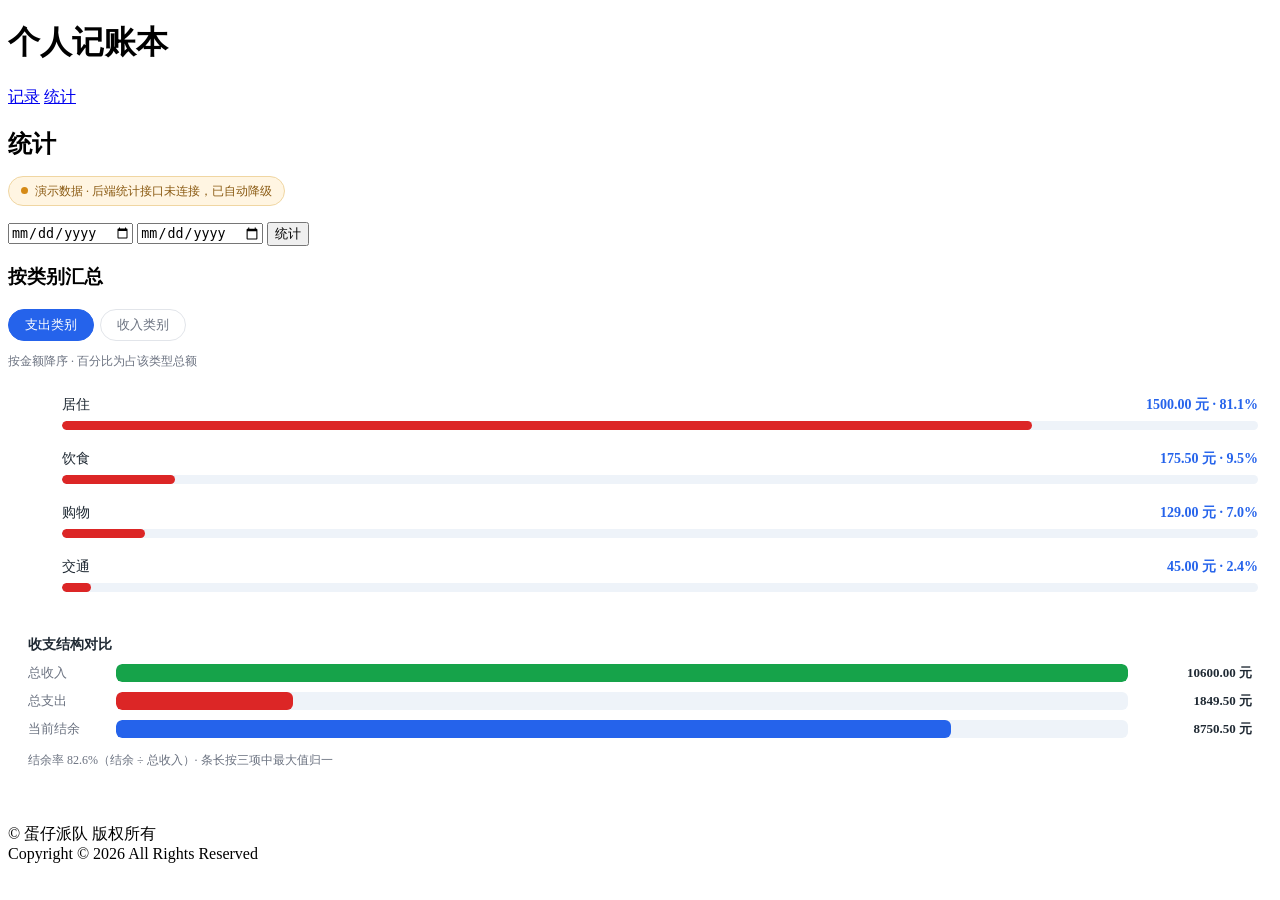
==== commit 01c56a21: "Merge branch 'dev' into feature/frontend-complete" ====
--- a/frontend/statistics.html
+++ b/frontend/statistics.html
@@ -3,45 +3,22 @@
 <head>
     <meta charset="UTF-8">
     <meta name="viewport" content="width=device-width, initial-scale=1.0">
-    <meta name="description" content="个人记账本：收支概览与分类统计">
-    <title>个人记账本 - 统计</title>
-    <link rel="icon" type="image/png" href="img/校徽.png">
-    <link rel="stylesheet" href="css/style.css">
-</head>
+
 <body>
     <!-- 顶部导航：模块负责人 成员 F -->
     <header class="topbar">
         <div class="shell-brand">
-            <img class="shell-brand__logo" src="img/校徽.png" alt="福州大学校徽">
-            <img class="shell-brand__logo" src="img/院徽.png" alt="福州大学计算机与大数据学院院徽">
+
             <h1 class="topbar__title">个人记账本</h1>
         </div>
         <nav class="topbar__nav">
             <a href="index.html#record-form">记录</a>
-            <a href="index.html#record-list">查看</a>
+
             <a href="statistics.html" class="is-active">统计</a>
         </nav>
     </header>
 
     <main class="layout">
-        <!-- 收支概览：成员 I -->
-        <section id="overview" class="card">
-            <h2 class="card__title">收支概览</h2>
-            <div class="overview__cards">
-                <article class="stat-card stat-card--income">
-                    <p class="stat-card__label">总收入</p>
-                    <p class="stat-card__value" id="total-income">--</p>
-                </article>
-                <article class="stat-card stat-card--expense">
-                    <p class="stat-card__label">总支出</p>
-                    <p class="stat-card__value" id="total-expense">--</p>
-                </article>
-                <article class="stat-card stat-card--balance">
-                    <p class="stat-card__label">当前结余</p>
-                    <p class="stat-card__value" id="total-balance">--</p>
-                </article>
-            </div>
-        </section>
 
         <!-- 统计展示：成员 I -->
         <section id="statistics" class="card">
@@ -57,6 +34,7 @@
                 <!-- 由 statistics.js 渲染 -->
             </ul>
 
+
             <div id="chart" class="chart" hidden></div>
         </section>
     </main>
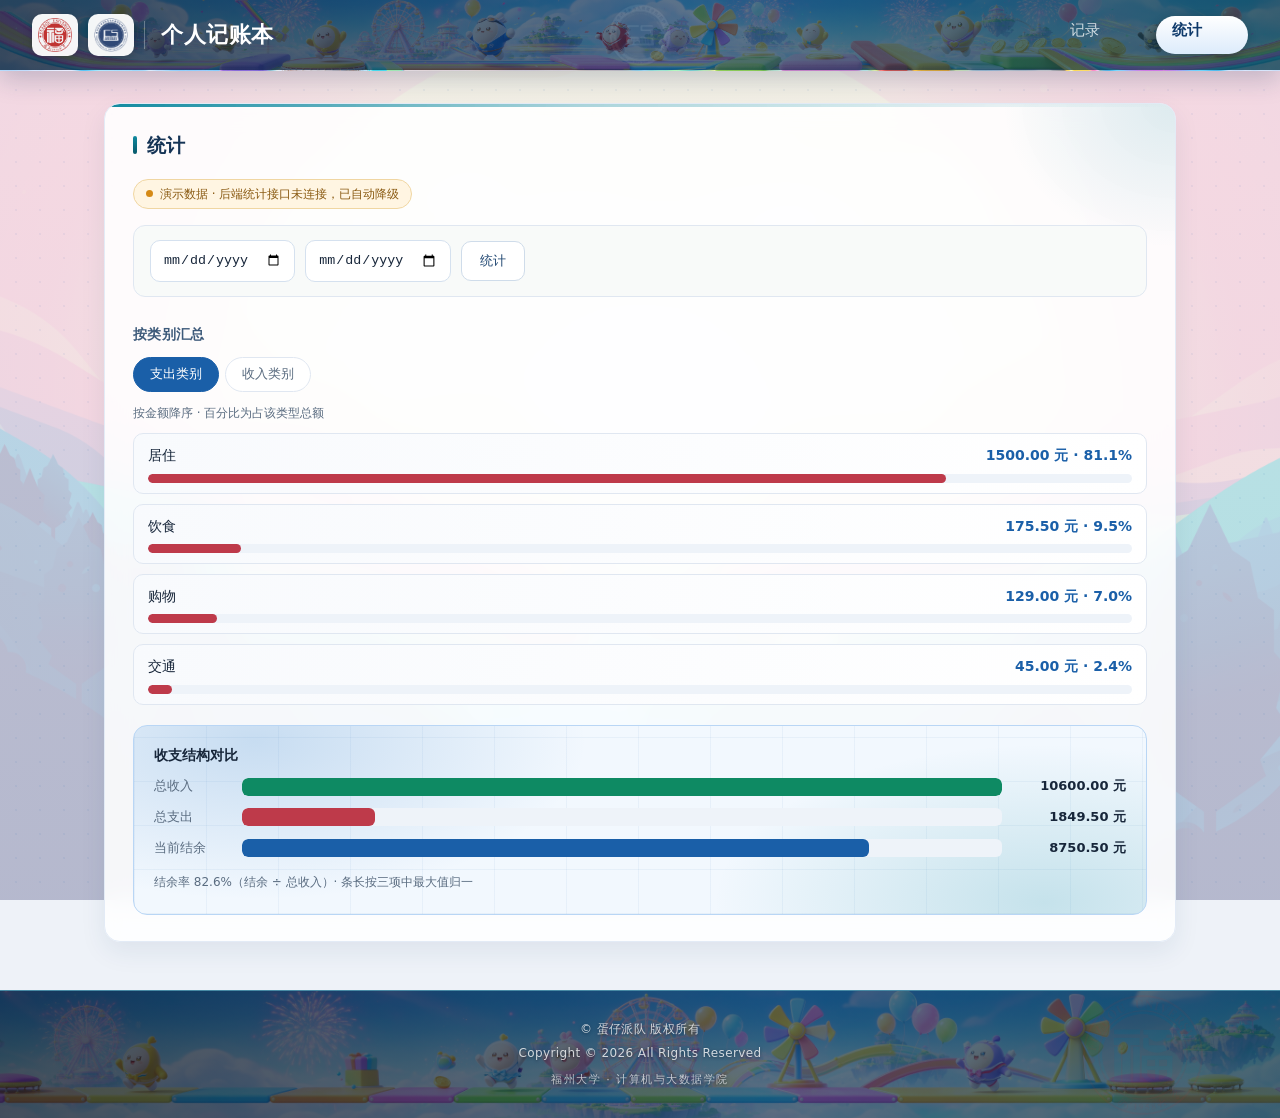
==== commit f1b9770b: "﻿fix(frontend): 恢复 main 上缺失的 app.css 引用与收支概览区，修复页面排版错乱 dev 在 e16f11b 把 style.css 重写为「设计变量 + 少量骨架」，页面" ====
--- a/frontend/statistics.html
+++ b/frontend/statistics.html
@@ -3,12 +3,18 @@
 <head>
     <meta charset="UTF-8">
     <meta name="viewport" content="width=device-width, initial-scale=1.0">
-
+    <meta name="description" content="个人记账本：按类别查看收支统计">
+    <title>个人记账本 - 统计</title>
+    <link rel="icon" type="image/png" href="img/校徽.png">
+    <link rel="stylesheet" href="css/style.css">
+    <link rel="stylesheet" href="css/app.css">
+</head>
 <body>
     <!-- 顶部导航：模块负责人 成员 F -->
     <header class="topbar">
         <div class="shell-brand">
-
+            <img class="shell-brand__logo" src="img/校徽.png" alt="福州大学校徽">
+            <img class="shell-brand__logo" src="img/院徽.png" alt="福州大学计算机与大数据学院院徽">
             <h1 class="topbar__title">个人记账本</h1>
         </div>
         <nav class="topbar__nav">
--- a/frontend/css/style.css
+++ b/frontend/css/style.css
@@ -0,0 +1,1184 @@
+/* ============================================================
+   个人记账本 · 全局基础样式
+   负责人：成员 F（页面整体结构与导航）
+   说明：
+   1. 本文件是设计变量（CSS 自定义属性）的唯一来源，index.html 内联样式只使用不再重复定义。
+   2. 只保留当前页面实际使用的规则：基础重置、筛选栏、类别汇总容器、状态提示、布局骨架。
+   3. 旧版骨架（app-header / nav-tab / panel / records-table / btn / input / tag 等）已清理。
+   ============================================================ */
+
+:root {
+  /* 字体与圆角、阴影 */
+  --font: "PingFang SC", "Microsoft YaHei", "Hiragino Sans GB", system-ui, -apple-system, "Segoe UI", sans-serif;
+  --radius: 16px;
+  --radius-sm: 10px;
+  --shadow: 0 10px 28px rgba(20, 58, 106, 0.09);
+  --shadow-sm: 0 4px 14px rgba(20, 58, 106, 0.07);
+  --shadow-xs: 0 1px 3px rgba(20, 58, 106, 0.06);
+
+  /* 学院蓝 50–900（主色系） */
+  --brand-50: #eff6fe;
+  --brand-100: #dcebfb;
+  --brand-200: #b9d6f5;
+  --brand-300: #8bbbe9;
+  --brand-400: #569cd9;
+  --brand-500: #2f7bc4;
+  --brand-600: #1a5fa8;
+  --brand-700: #134a86;
+  --brand-800: #0e3a6b;
+  --brand-900: #0a2b50;
+
+  /* 青蓝辅助色 */
+  --accent-50: #e8f8fb;
+  --accent-100: #d1f1f6;
+  --accent-300: #7fd4e2;
+  --accent-400: #3fc1d6;
+  --accent-500: #118aa0;
+  --accent-600: #0c6f83;
+  --accent-700: #08586a;
+
+  /* 功能色：成功 / 警示 / 错误 */
+  --success-50: #e4f7ef;
+  --success-500: #0e8a63;
+  --success-600: #0a7052;
+  --warning-50: #fdf1e3;
+  --warning-500: #e08a2e;
+  --warning-600: #c0741f;
+  --danger-50: #fbe8ea;
+  --danger-500: #be3a4a;
+  --danger-600: #9f2d3b;
+
+  /* 中性色 0–900 */
+  --neutral-0: #ffffff;
+  --neutral-50: #f8fafd;
+  --neutral-100: #eef2f8;
+  --neutral-200: #e0e7f1;
+  --neutral-300: #ccd8e6;
+  --neutral-400: #a2b3c7;
+  --neutral-500: #75879c;
+  --neutral-600: #5a6c80;
+  --neutral-700: #405264;
+  --neutral-800: #2a3b4d;
+  --neutral-900: #17263a;
+
+  /* 三个功能模块的强调色 */
+  --module-record: var(--warning-500);
+  --module-list: var(--brand-500);
+  --module-stats: var(--accent-500);
+
+  /* 语义映射：页面其余样式只引用这一层变量 */
+  --color-bg: var(--neutral-100);
+  --color-surface: var(--neutral-0);
+  --color-border: var(--neutral-200);
+  --color-text: var(--neutral-900);
+  --color-muted: var(--neutral-600);
+  --color-primary: var(--brand-600);
+  --color-primary-strong: var(--brand-900);
+  --color-primary-soft: var(--brand-50);
+  --color-accent: var(--accent-500);
+  --color-income: var(--success-500);
+  --color-expense: var(--danger-500);
+
+  /* 字号层级 */
+  --text-xs: 12px;
+  --text-sm: 13px;
+  --text-md: 15px;
+  --text-lg: 19px;
+  --text-xl: 22px;
+  --text-2xl: 32px;
+}
+
+/* ---------- 基础重置 ---------- */
+
+* {
+  box-sizing: border-box;
+}
+
+html {
+  -webkit-text-size-adjust: 100%;
+}
+
+body {
+  margin: 0;
+  font-family: var(--font);
+  font-size: 15px;
+  line-height: 1.6;
+  color: var(--color-text);
+}
+
+h1,
+h2,
+h3,
+p {
+  margin: 0;
+}
+
+/* ---------- 页面骨架：卡片之间保留间距 ---------- */
+
+.layout {
+  display: grid;
+  gap: 24px;
+}
+
+/* ---------- 筛选栏 ---------- */
+
+.filters {
+  display: flex;
+  flex-wrap: wrap;
+  align-items: flex-end;
+  gap: 12px 14px;
+  margin-bottom: 16px;
+  padding: 14px 16px;
+  border: 1px solid var(--color-border);
+  border-radius: 12px;
+  background: #f8faf9;
+}
+
+/* ---------- 类别汇总容器（条目样式由 statistics.js 注入） ---------- */
+
+.category-list {
+  display: flex;
+  flex-direction: column;
+  gap: 14px;
+  margin: 0;
+  padding: 0;
+  list-style: none;
+}
+
+/* 收支概览三张统计卡：窄屏单列，宽屏由内联样式细分为 1:1:1.22 */
+.overview__cards {
+  display: grid;
+  grid-template-columns: minmax(0, 1fr);
+  gap: 16px;
+}
+
+/* ---------- 记录表格内的删除按钮更紧凑 ---------- */
+
+.records .button {
+  padding: 6px 14px;
+  font-size: 13px;
+}
+
+/* ---------- 状态提示 ---------- */
+
+.form__message.is-ok {
+  color: var(--color-income);
+}
+
+/* 初始化或接口整体失败时的页面级提示 */
+.global-error {
+  padding: 14px 20px;
+  border: 1px solid rgba(190, 58, 74, 0.35);
+  border-radius: 12px;
+  background: var(--danger-50);
+  color: var(--danger-600);
+  font-size: 14px;
+}
+
+.global-error[hidden] {
+  display: none;
+}
+
+@media (prefers-reduced-motion: reduce) {
+  * {
+    transition: none !important;
+  }
+}
+
+
+/* ============================================================
+   组件样式（原 index.html 内联样式，迁出后两页共用）
+   ============================================================ */
+
+
+/* ===== 页面外壳补充样式（原 shell.css） ===== */
+        /* ============================================================
+           页面外壳补充样式 —— 模块负责人：成员 F
+           仅用于顶部徽标、导航和页脚，不改动队友的基础样式与 DOM 结构。
+           基础样式见 style.css，本文件在它之后加载。
+           ============================================================ */
+        
+        /* ---------- 顶部标题栏 ---------- */
+        
+        .topbar {
+            flex-wrap: wrap;
+            row-gap: 12px;
+        }
+        
+        .shell-brand {
+            display: flex;
+            align-items: center;
+            gap: 12px;
+            min-width: 0;
+        }
+        
+        .shell-brand__logo {
+            display: block;
+            flex: none;
+            width: auto;
+            height: 40px;
+            object-fit: contain;
+        }
+        
+        .shell-brand .topbar__title {
+            padding-left: 12px;
+            border-left: 1px solid var(--color-border);
+            line-height: 1.3;
+        }
+        
+        .topbar__nav a {
+            display: inline-block;
+            padding: 4px 0;
+            font-size: 15px;
+        }
+        
+        .topbar__nav a.is-active {
+            font-weight: 600;
+        }
+        
+        /* ---------- 页脚 ---------- */
+        
+        .shell-footer {
+            max-width: 960px;
+            margin: 8px auto 24px;
+            padding: 0 16px;
+            color: var(--color-muted);
+            font-size: 12px;
+            text-align: center;
+        }
+        
+        .shell-footer__text {
+            margin: 0;
+            color: #9aa3af;
+            letter-spacing: 0.3px;
+        }
+        
+        /* ---------- 窄屏适配 ---------- */
+        
+        @media (max-width: 640px) {
+            .topbar {
+                padding: 12px 16px;
+            }
+        
+            .shell-brand {
+                gap: 8px;
+            }
+        
+            .shell-brand__logo {
+                height: 32px;
+            }
+        
+            .shell-brand .topbar__title {
+                padding-left: 8px;
+                font-size: 18px;
+            }
+        
+            .topbar__nav {
+                gap: 14px;
+                font-size: 14px;
+            }
+        }
+
+        /* ===== 校园主题视觉层（原 theme.css） ===== */
+        /* ============================================================
+           校园主题视觉层 —— 模块负责人：成员 F
+           在 style.css、shell.css 之后加载，通过覆盖变量与类完成美化。
+           不修改 DOM 结构、id、class 名，也不影响队友 JS 的渲染逻辑。
+           主色调：学院蓝 #1a5fa8 + 青蓝 #118aa0
+           ============================================================ */
+        
+        /* 设计变量统一在 style.css 中定义，这里只保留页面样式 */
+
+        /* ---------- 页面底色 ---------- */
+        
+        body {
+            font-size: 15px;
+            line-height: 1.6;
+            color: var(--color-text);
+            background-color: var(--color-bg);
+            background-image:
+                radial-gradient(1100px 420px at 50% -140px, rgba(26, 95, 168, 0.16), rgba(26, 95, 168, 0) 70%),
+                linear-gradient(180deg, #edf3fa 0%, #e6ecf6 100%);
+            background-repeat: no-repeat;
+            background-attachment: fixed;
+            -webkit-font-smoothing: antialiased;
+        }
+        
+        /* 锚点跳转时给吸顶导航留出空间 */
+        #overview,
+        #record-form,
+        #record-list,
+        #statistics {
+            scroll-margin-top: 92px;
+        }
+        
+        /* ---------- 顶部标题栏：深蓝渐变 ---------- */
+        
+        .topbar {
+            position: sticky;
+            top: 0;
+            z-index: 10;
+            padding: 14px 32px;
+            background: linear-gradient(115deg, #0d2f55 0%, #17497f 48%, #1a5fa8 100%);
+            border-bottom: 1px solid rgba(255, 255, 255, 0.1);
+            box-shadow: 0 8px 26px rgba(13, 47, 85, 0.22);
+        }
+        
+        .shell-brand {
+            gap: 10px;
+        }
+        
+        .shell-brand__logo {
+            height: 42px;
+            padding: 4px 6px;
+            background: rgba(255, 255, 255, 0.95);
+            border-radius: 10px;
+            box-shadow: 0 2px 10px rgba(0, 0, 0, 0.18);
+        }
+        
+        .shell-brand .topbar__title {
+            padding-left: 16px;
+            color: #ffffff;
+            font-size: 22px;
+            font-weight: 600;
+            letter-spacing: 0.6px;
+            border-left-color: rgba(255, 255, 255, 0.3);
+        }
+        
+        .topbar__nav {
+            gap: 4px;
+        }
+        
+        .topbar__nav a {
+            padding: 7px 16px;
+            border-radius: 999px;
+            color: rgba(255, 255, 255, 0.78);
+            font-size: 15px;
+            font-weight: 500;
+            text-decoration: none;
+            transition: background-color 0.18s ease, color 0.18s ease, box-shadow 0.18s ease;
+        }
+        
+        .topbar__nav a:hover {
+            color: #ffffff;
+            background: rgba(255, 255, 255, 0.14);
+        }
+        
+        .topbar__nav a.is-active,
+        .topbar__nav a.is-active:hover {
+            color: var(--color-primary-strong);
+            background: #ffffff;
+            font-weight: 600;
+            box-shadow: 0 2px 10px rgba(0, 0, 0, 0.16);
+        }
+        
+        /* ---------- 内容区与卡片 ---------- */
+        
+        .layout {
+            max-width: 1120px;
+            gap: 24px;
+            margin: 32px auto 0;
+            padding: 0 24px;
+        }
+        
+        .card {
+            padding: 26px 28px;
+            border: 1px solid #e3ebf6;
+            border-radius: var(--radius);
+            box-shadow: var(--shadow-sm);
+        }
+        
+        .card__title {
+            position: relative;
+            padding-left: 14px;
+            margin-bottom: 20px;
+            color: #143355;
+            font-size: 19px;
+            font-weight: 600;
+            letter-spacing: 0.4px;
+        }
+        
+        .card__title::before {
+            content: "";
+            position: absolute;
+            left: 0;
+            top: 50%;
+            width: 4px;
+            height: 18px;
+            border-radius: 2px;
+            background: linear-gradient(180deg, var(--color-primary), var(--color-accent));
+            transform: translateY(-50%);
+        }
+        
+        .card__subtitle {
+            margin: 26px 0 12px;
+            color: #3d5a7a;
+            font-size: 14px;
+            font-weight: 600;
+            letter-spacing: 0.3px;
+        }
+        
+        /* ---------- 收支概览数字卡片 ---------- */
+        
+        .overview__cards {
+            gap: 16px;
+        }
+        
+        .stat-card {
+            position: relative;
+            padding: 18px 20px 18px 24px;
+            background: linear-gradient(180deg, #ffffff 0%, #f2f7fe 100%);
+            border: 1px solid #e2ebf7;
+            border-radius: 14px;
+            box-shadow: var(--shadow-xs);
+            overflow: hidden;
+        }
+        
+        .stat-card::before {
+            content: "";
+            position: absolute;
+            left: 0;
+            top: 0;
+            bottom: 0;
+            width: 4px;
+            background: var(--color-primary);
+        }
+        
+        .stat-card--income::before {
+            background: var(--color-income);
+        }
+        
+        .stat-card--expense::before {
+            background: var(--color-expense);
+        }
+        
+        .stat-card__label {
+            margin-bottom: 8px;
+            color: #6b8299;
+            font-size: 12px;
+            font-weight: 500;
+            letter-spacing: 0.8px;
+        }
+        
+        .stat-card__value {
+            color: #143355;
+            font-size: 26px;
+            font-weight: 700;
+            line-height: 1.3;
+            font-variant-numeric: tabular-nums;
+        }
+        
+        .stat-card--balance .stat-card__value {
+            color: var(--color-primary);
+        }
+        
+        /* ---------- 表单控件 ---------- */
+        
+        .form__field label {
+            color: #4f6782;
+            font-size: 13px;
+            font-weight: 500;
+        }
+        
+        .form input,
+        .form select,
+        .filters input,
+        .filters select {
+            min-height: 42px;
+            padding: 9px 12px;
+            color: var(--color-text);
+            background: #fbfdff;
+            border: 1px solid #d5e1ef;
+            border-radius: var(--radius-sm);
+            transition: border-color 0.18s ease, box-shadow 0.18s ease, background-color 0.18s ease;
+        }
+        
+        .form input:hover,
+        .form select:hover,
+        .filters input:hover,
+        .filters select:hover {
+            border-color: #b9cde3;
+        }
+        
+        .form input:focus,
+        .form select:focus,
+        .filters input:focus,
+        .filters select:focus {
+            outline: none;
+            background: #ffffff;
+            border-color: var(--color-primary);
+            box-shadow: 0 0 0 3px rgba(26, 95, 168, 0.16);
+        }
+        
+        .form__message {
+            color: var(--color-expense);
+            font-size: 13px;
+        }
+        
+        /* ---------- 按钮 ---------- */
+        
+        .button {
+            padding: 10px 18px;
+            color: #1f4671;
+            background: #ffffff;
+            border: 1px solid #cfdcea;
+            border-radius: var(--radius-sm);
+            font-weight: 500;
+            transition: color 0.18s ease, border-color 0.18s ease, background-color 0.18s ease,
+                box-shadow 0.18s ease, transform 0.12s ease;
+        }
+        
+        .button:hover {
+            color: var(--color-primary);
+            background: #f4f9ff;
+            border-color: var(--color-primary);
+            box-shadow: var(--shadow-xs);
+        }
+        
+        .button:active {
+            transform: translateY(1px);
+        }
+        
+        .button:focus-visible {
+            outline: 2px solid var(--color-accent);
+            outline-offset: 2px;
+        }
+        
+        .button--primary {
+            color: #ffffff;
+            background: linear-gradient(135deg, #1a5fa8 0%, #0f7f9c 100%);
+            border-color: transparent;
+            box-shadow: 0 6px 16px rgba(26, 95, 168, 0.28);
+        }
+        
+        .button--primary:hover {
+            color: #ffffff;
+            background: linear-gradient(135deg, #174f8c 0%, #0b7189 100%);
+            border-color: transparent;
+            box-shadow: 0 8px 22px rgba(26, 95, 168, 0.34);
+            transform: translateY(-1px);
+        }
+        
+        .button--primary:active {
+            transform: translateY(0);
+        }
+        
+        /* ---------- 筛选栏 ---------- */
+        
+        .filters {
+            gap: 10px;
+            align-items: center;
+            margin-bottom: 16px;
+        }
+        
+        .filters input,
+        .filters select {
+            flex: 0 1 auto;
+            width: auto;
+            min-width: 120px;
+        }
+        
+        /* ---------- 账单表格 ---------- */
+        
+        .records {
+            font-size: 14px;
+        }
+        
+        .records th,
+        .records td {
+            padding: 12px 10px;
+        }
+        
+        .records thead th {
+            color: #1b4574;
+            background: var(--color-primary-soft);
+            border-bottom: 1px solid #d3e2f4;
+            font-weight: 600;
+            letter-spacing: 0.3px;
+        }
+        
+        .records tbody td {
+            color: #334a64;
+            border-bottom: 1px solid #edf2f9;
+        }
+        
+        .records tbody tr:nth-child(even) {
+            background: #f7fbff;
+        }
+        
+        .records tbody tr:hover {
+            background: #eaf3ff;
+        }
+        
+        .records tbody tr:last-child td {
+            border-bottom: none;
+        }
+        
+        .records tbody td[colspan] {
+            padding: 30px 10px;
+            color: var(--color-muted);
+            text-align: center;
+        }
+        
+        .records .amount--income {
+            color: var(--color-income);
+            font-weight: 600;
+            font-variant-numeric: tabular-nums;
+        }
+        
+        .records .amount--expense {
+            color: var(--color-expense);
+            font-weight: 600;
+            font-variant-numeric: tabular-nums;
+        }
+        
+        /* ---------- 类别汇总 ---------- */
+        
+        .category-list {
+            gap: 10px;
+        }
+        
+        .category-list li {
+            padding: 11px 14px;
+            background: linear-gradient(90deg, #f7faff 0%, #fdfeff 100%);
+            border: 1px solid #e2ebf7;
+            border-radius: var(--radius-sm);
+            font-size: 14px;
+            transition: border-color 0.18s ease, box-shadow 0.18s ease, background-color 0.18s ease;
+        }
+        
+        .category-list li:hover {
+            background: #f2f8ff;
+            border-color: #bcd2e8;
+            box-shadow: var(--shadow-xs);
+        }
+        
+        .category-list li span + span {
+            color: #154a7d;
+            font-weight: 600;
+            font-variant-numeric: tabular-nums;
+        }
+        
+        /* ---------- 图表容器（含空态） ---------- */
+        
+        .chart {
+            position: relative;
+            height: 340px;
+            margin-top: 20px;
+            border: 1px dashed #c4d7ea;
+            border-radius: 14px;
+            background-color: #f7fbff;
+            background-image:
+                repeating-linear-gradient(0deg, rgba(26, 95, 168, 0.05) 0 1px, transparent 1px 44px),
+                repeating-linear-gradient(90deg, rgba(26, 95, 168, 0.05) 0 1px, transparent 1px 72px);
+            overflow: hidden;
+        }
+        
+        .chart:empty::before {
+            content: "暂无图表数据，添加记录后展示趋势";
+            position: absolute;
+            inset: 0;
+            display: flex;
+            align-items: center;
+            justify-content: center;
+            color: #7d93ac;
+            font-size: 13px;
+            letter-spacing: 0.5px;
+        }
+        
+        /* ---------- 页脚版权 ---------- */
+        
+        .shell-footer {
+            max-width: 1120px;
+            margin: 40px auto 36px;
+            padding: 20px 24px 0;
+            border-top: 1px solid #d8e2f0;
+            text-align: center;
+        }
+        
+        .shell-footer__text {
+            margin: 0;
+            color: #8295ab;
+            font-size: 12px;
+            line-height: 2;
+            letter-spacing: 0.4px;
+        }
+        
+        /* ---------- 清晰度与降级保护 ---------- */
+        
+        @media (prefers-reduced-motion: reduce) {
+            .button,
+            .topbar__nav a,
+            .category-list li,
+            .form input,
+            .form select,
+            .filters input,
+            .filters select {
+                transition: none;
+            }
+        }
+        
+        /* ---------- 桌面宽屏 / 窄屏 ---------- */
+        
+        @media (max-width: 1024px) {
+            .topbar {
+                padding: 12px 20px;
+            }
+        
+            .layout {
+                padding: 0 20px;
+                margin-top: 24px;
+            }
+        
+            .card {
+                padding: 22px;
+            }
+        }
+        
+        @media (max-width: 640px) {
+            body {
+                font-size: 14px;
+            }
+        
+            .shell-brand__logo {
+                height: 34px;
+            }
+        
+            .shell-brand .topbar__title {
+                padding-left: 10px;
+                font-size: 18px;
+            }
+        
+            .topbar__nav a {
+                padding: 6px 12px;
+                font-size: 14px;
+            }
+        
+            .layout {
+                padding: 0 16px;
+                gap: 18px;
+            }
+        
+            .card {
+                padding: 18px 16px;
+                border-radius: 12px;
+            }
+        
+            .card__title {
+                font-size: 17px;
+            }
+        
+            .stat-card__value {
+                font-size: 22px;
+            }
+        
+            .filters input,
+            .filters select,
+            .filters .button {
+                flex: 1 1 140px;
+                min-width: 0;
+            }
+        
+            .records {
+                font-size: 13px;
+            }
+        
+            .records th,
+            .records td {
+                padding: 10px 6px;
+            }
+        
+            .chart {
+                height: 260px;
+            }
+        
+            .shell-footer {
+                margin: 28px auto 24px;
+                padding: 16px 16px 0;
+            }
+        }
+
+        /* ===== 视觉增强层（原 visual.css） ===== */
+        /* ============================================================
+           视觉增强层 —— 模块负责人：成员 F
+           在 style.css、shell.css、theme.css 之后加载，只做颜色与图像装饰：
+           完整配色 token、页面纹理、顶栏水印、概览主视觉、模块区分、深色页脚。
+           不修改 DOM、id、class 名，不改队友 JS，也不引入任何外部资源。
+           ============================================================ */
+        
+        /* ---------- 页面底色：背景图 + 高比例浅色遮罩 + 极淡点阵纹理 ---------- */
+        
+        body {
+            background-color: var(--neutral-100);
+            background-image:
+                radial-gradient(circle, rgba(26, 95, 168, 0.06) 0 1px, rgba(26, 95, 168, 0) 1.4px),
+                linear-gradient(180deg, rgba(242, 247, 253, 0.78) 0%, rgba(234, 241, 250, 0.76) 100%),
+                url("../img/背景.png");
+            background-size: 24px 24px, auto, cover;
+            background-position: center, center, center;
+            background-repeat: repeat, no-repeat, no-repeat;
+            background-attachment: fixed;
+        }
+        
+        /* ---------- 顶部标题栏：蛋仔派对横幅 + 深色遮罩 + 院徽水印 ---------- */
+        
+        .topbar {
+            overflow: hidden;
+            /* 顶栏只有约 64px 高，16:1 横幅按 cover 铺满后纵向会裁掉中段，
+               定位取 center 44% 保住角色头部，再用深色渐变压暗保证文字与徽标可读 */
+            background-color: var(--brand-900);
+            background-image:
+                linear-gradient(102deg,
+                    rgba(6, 26, 48, 0.78) 0%,
+                    rgba(9, 44, 78, 0.66) 52%,
+                    rgba(6, 54, 68, 0.76) 100%),
+                url("../img/《蛋仔派对》顶部.png");
+            background-size: auto, cover;
+            background-position: center, center 44%;
+            background-repeat: no-repeat;
+            border-bottom: 1px solid rgba(255, 255, 255, 0.14);
+            -webkit-backdrop-filter: blur(10px) saturate(1.05);
+            backdrop-filter: blur(10px) saturate(1.05);
+        }
+        
+        .topbar::before {
+            content: "";
+            position: absolute;
+            inset: 0;
+            background-image: url("../img/院徽.png");
+            background-position: center center;
+            background-repeat: no-repeat;
+            background-size: 64px auto;
+            opacity: 0.08;
+            pointer-events: none;
+        }
+        
+        .topbar > * {
+            position: relative;
+            z-index: 1;
+        }
+        
+        .topbar__nav a.is-active,
+        .topbar__nav a.is-active:hover {
+            color: var(--brand-800);
+            background: linear-gradient(180deg, var(--neutral-0) 0%, var(--brand-100) 100%);
+        }
+        
+        /* ---------- 卡片基础：统一圆角阴影，模块顶部色条与角落光晕 ---------- */
+        
+        .card {
+            position: relative;
+            background-color: rgba(255, 255, 255, 0.88);
+            background-repeat: no-repeat;
+            -webkit-backdrop-filter: blur(12px);
+            backdrop-filter: blur(12px);
+            box-shadow: 0 10px 26px rgba(20, 58, 106, 0.08);
+        }
+        
+        /* 记录：暖橙 */
+        #record-form {
+            background-image:
+                radial-gradient(240px 200px at 100% 0, rgba(224, 138, 46, 0.14), rgba(224, 138, 46, 0) 72%),
+                linear-gradient(90deg, var(--module-record) 0%, rgba(224, 138, 46, 0.35) 45%, rgba(224, 138, 46, 0) 100%);
+            background-size: auto, 100% 3px;
+            background-position: center, top left;
+        }
+        
+        #record-form .card__title::before {
+            background: linear-gradient(180deg, var(--module-record), var(--warning-600));
+        }
+        
+        /* 查看：蓝 */
+        #record-list {
+            background-image:
+                radial-gradient(240px 200px at 100% 0, rgba(47, 123, 196, 0.14), rgba(47, 123, 196, 0) 72%),
+                linear-gradient(90deg, var(--module-list) 0%, rgba(47, 123, 196, 0.35) 45%, rgba(47, 123, 196, 0) 100%);
+            background-size: auto, 100% 3px;
+            background-position: center, top left;
+        }
+        
+        #record-list .card__title::before {
+            background: linear-gradient(180deg, var(--module-list), var(--brand-700));
+        }
+        
+        /* 统计：青 */
+        #statistics {
+            background-image:
+                radial-gradient(240px 200px at 100% 0, rgba(17, 138, 160, 0.14), rgba(17, 138, 160, 0) 72%),
+                linear-gradient(90deg, var(--module-stats) 0%, rgba(17, 138, 160, 0.35) 45%, rgba(17, 138, 160, 0) 100%);
+            background-size: auto, 100% 3px;
+            background-position: center, top left;
+        }
+        
+        #statistics .card__title::before {
+            background: linear-gradient(180deg, var(--module-stats), var(--accent-700));
+        }
+        
+        /* ---------- 概览区：主视觉深色卡 ---------- */
+        
+        #overview {
+            padding: 28px;
+            color: var(--neutral-0);
+            background-color: var(--brand-900);
+            /* 蛋仔派对品牌横幅做主体，压一层深色渐变保证数字可读；
+               横幅是 4.75:1 的超宽图，窄卡上会裁掉左右，定位偏左中保住中央的蛋仔角色 */
+            background-image:
+                linear-gradient(112deg, rgba(5, 18, 34, 0.6) 0%, rgba(5, 24, 44, 0.4) 46%, rgba(6, 34, 60, 0.58) 100%),
+                linear-gradient(180deg, rgba(4, 16, 30, 0.5) 0%, rgba(4, 16, 30, 0.16) 34%, rgba(4, 16, 30, 0.5) 100%),
+                url("../img/《蛋仔派对》超宽横幅.png");
+            background-size: auto, auto, cover;
+            background-position: center, center, 35% 50%;
+            background-repeat: no-repeat;
+            border: 1px solid rgba(255, 255, 255, 0.1);
+            box-shadow: 0 20px 44px rgba(10, 43, 80, 0.3);
+        }
+        
+        #overview .card__title {
+            color: var(--neutral-0);
+        }
+        
+        #overview .card__title::before {
+            background: linear-gradient(180deg, var(--accent-300), var(--accent-500));
+        }
+        
+        #overview .stat-card {
+            background: rgba(5, 18, 34, 0.52);
+            border: 1px solid rgba(255, 255, 255, 0.18);
+            box-shadow: none;
+            backdrop-filter: blur(4px);
+            -webkit-backdrop-filter: blur(4px);
+        }
+        
+        #overview .stat-card::before {
+            display: none;
+        }
+        
+        #overview .stat-card__label {
+            color: rgba(255, 255, 255, 0.72);
+        }
+        
+        #overview .stat-card__value {
+            color: var(--neutral-0);
+            font-size: var(--text-2xl);
+            text-shadow: 0 2px 12px rgba(4, 20, 40, 0.28);
+        }
+        
+        #overview .stat-card--income .stat-card__value {
+            color: #8ff0c6;
+        }
+        
+        #overview .stat-card--expense .stat-card__value {
+            color: #ffb3bb;
+        }
+        
+        #overview .stat-card--balance {
+            background: rgba(6, 26, 48, 0.62);
+            border-color: rgba(127, 212, 226, 0.5);
+            box-shadow: 0 12px 30px rgba(4, 20, 40, 0.22),
+                inset 0 0 26px rgba(63, 193, 214, 0.16),
+                inset 0 1px 0 rgba(255, 255, 255, 0.24);
+            backdrop-filter: blur(8px);
+            -webkit-backdrop-filter: blur(8px);
+        }
+        
+        #overview .stat-card--balance .stat-card__label {
+            color: rgba(255, 255, 255, 0.85);
+        }
+        
+        #overview .stat-card--balance .stat-card__value {
+            color: var(--neutral-0);
+            font-size: 36px;
+            letter-spacing: 0.4px;
+        }
+        
+        /* 余额卡略宽，形成主次层次 */
+        @media (min-width: 901px) {
+            #overview .overview__cards {
+                grid-template-columns: 1fr 1fr 1.22fr;
+            }
+        }
+        
+        /* ---------- 按钮与表单：同色系渐变 ---------- */
+        
+        .button--primary {
+            background: linear-gradient(135deg, var(--brand-600) 0%, var(--accent-600) 100%);
+            box-shadow: 0 6px 18px rgba(26, 95, 168, 0.3);
+        }
+        
+        .button--primary:hover {
+            background: linear-gradient(135deg, var(--brand-700) 0%, var(--accent-700) 100%);
+            box-shadow: 0 8px 22px rgba(26, 95, 168, 0.36);
+        }
+        
+        .form input:focus,
+        .form select:focus,
+        .filters input:focus,
+        .filters select:focus {
+            border-color: var(--brand-500);
+            box-shadow: 0 0 0 3px rgba(47, 123, 196, 0.18);
+        }
+        
+        /* ---------- 需要精确阅读的区域：不透明度高于卡片 ---------- */
+        
+        .form input,
+        .form select,
+        .filters input,
+        .filters select {
+            background-color: rgba(255, 255, 255, 0.97);
+        }
+        
+        .records tbody tr {
+            background-color: rgba(255, 255, 255, 0.96);
+        }
+        
+        /* ---------- 账单表格：同色系表头渐变 ---------- */
+        
+        .records thead th {
+            background: linear-gradient(180deg, var(--brand-50) 0%, #d8e8f8 100%);
+            color: var(--brand-800);
+            border-bottom-color: var(--brand-200);
+        }
+        
+        .records tbody tr:nth-child(even) {
+            background: var(--neutral-50);
+        }
+        
+        .records tbody tr:hover {
+            background: var(--brand-50);
+        }
+        
+        /* ---------- 类别汇总 ---------- */
+        
+        .category-list li {
+            background: linear-gradient(90deg, var(--neutral-50) 0%, var(--neutral-0) 100%);
+            border-color: var(--neutral-200);
+        }
+        
+        .category-list li:hover {
+            background: linear-gradient(90deg, var(--brand-50) 0%, var(--neutral-0) 100%);
+            border-color: var(--brand-300);
+        }
+        
+        /* ---------- 图表容器：分区渐变空状态（不隐藏、不锁死子节点） ---------- */
+        
+        .chart {
+            overflow: visible;
+            border: 1px solid var(--brand-200);
+            background-color: #f2f8fe;
+            background-image:
+                radial-gradient(460px 220px at 12% 8%, rgba(47, 123, 196, 0.22), rgba(47, 123, 196, 0) 72%),
+                radial-gradient(460px 220px at 90% 94%, rgba(17, 138, 160, 0.2), rgba(17, 138, 160, 0) 72%),
+                repeating-linear-gradient(0deg, rgba(26, 95, 168, 0.055) 0 1px, rgba(26, 95, 168, 0) 1px 44px),
+                repeating-linear-gradient(90deg, rgba(26, 95, 168, 0.055) 0 1px, rgba(26, 95, 168, 0) 1px 72px);
+        }
+        
+        .chart:empty::before {
+            content: "暂无图表数据\A 添加记录后自动生成趋势图";
+            position: absolute;
+            inset: 0;
+            display: flex;
+            align-items: center;
+            justify-content: center;
+            color: var(--neutral-600);
+            font-size: var(--text-sm);
+            line-height: 1.9;
+            letter-spacing: 0.6px;
+            white-space: pre;
+            text-align: center;
+        }
+        
+        /* ---------- 页脚：深色区块，与顶栏呼应 ---------- */
+        
+        .shell-footer {
+            position: relative;
+            max-width: none;
+            margin: 48px 0 0;
+            padding: 26px 24px 30px;
+            overflow: hidden;
+            color: rgba(255, 255, 255, 0.75);
+            background-color: rgba(10, 43, 80, 0.7);
+            /* 蛋仔派对底部横幅铺底，13.2:1 的超宽图居中铺满，
+               压一层深色渐变保证三行文字可读 */
+            background-image:
+                linear-gradient(105deg,
+                    rgba(5, 18, 34, 0.74) 0%,
+                    rgba(6, 32, 58, 0.64) 60%,
+                    rgba(5, 44, 60, 0.72) 100%),
+                url("../img/《蛋仔派对》底部.png");
+            background-size: auto, cover;
+            background-position: center, center;
+            background-repeat: no-repeat;
+            -webkit-backdrop-filter: blur(7px);
+            backdrop-filter: blur(7px);
+            border-top: 1px solid rgba(63, 193, 214, 0.4);
+            text-align: center;
+        }
+        
+        .shell-footer::before {
+            content: "";
+            position: absolute;
+            right: 6%;
+            top: 50%;
+            width: 120px;
+            height: 120px;
+            background: url("../img/校徽.png") center / contain no-repeat;
+            opacity: 0.07;
+            transform: translateY(-50%);
+            pointer-events: none;
+        }
+        
+        .shell-footer::after {
+            content: "福州大学 · 计算机与大数据学院";
+            display: block;
+            margin-top: 6px;
+            color: rgba(255, 255, 255, 0.7);
+            font-size: 11px;
+            letter-spacing: 1.5px;
+            text-shadow: 0 1px 3px rgba(4, 20, 40, 0.5);
+        }
+        
+        .shell-footer > * {
+            position: relative;
+            z-index: 1;
+        }
+        
+        .shell-footer__text {
+            color: rgba(255, 255, 255, 0.78);
+            font-size: var(--text-xs);
+            text-shadow: 0 1px 3px rgba(4, 20, 40, 0.5);
+        }
+        
+        /* ---------- 窄屏适配 ---------- */
+        
+        @media (max-width: 900px) {
+            .topbar::before {
+                display: none;
+            }
+        
+            #overview {
+                padding: 20px;
+            }
+        
+            #overview .stat-card--balance .stat-card__value {
+                font-size: 28px;
+            }
+        
+            .shell-footer::before {
+                display: none;
+            }
+        }
+        
+        @media (max-width: 640px) {
+            #overview .stat-card__value {
+                font-size: 24px;
+            }
+        
+            #overview .stat-card--balance .stat-card__value {
+                font-size: 26px;
+            }
+        
+            .shell-footer {
+                margin-top: 32px;
+                padding: 22px 16px 24px;
+            }
+        }
--- a/frontend/css/app.css
+++ b/frontend/css/app.css
@@ -0,0 +1,1343 @@
+/* 页面视觉体系（由 index.html 原内联 <style> 抽出，两个页面共用） */
+
+/* ===== 布局补齐 =====
+   基础样式表 style.css 已切换到 .app-header / .panel / .record-form 一套类名，
+   本页沿用既有 DOM（.topbar / .layout / .card / .form 等），
+   这里补齐这些类名缺失的布局属性。只写布局，配色由下面各层负责。 */
+
+.layout {
+    display: grid;
+}
+
+/* #overview 同时带有 overview 类，会被新基础样式当成双列栅格；这里按主视觉卡片的单列布局固定 */
+#overview {
+    display: block;
+}
+
+.topbar {
+    display: flex;
+    align-items: center;
+    justify-content: space-between;
+    flex-wrap: nowrap;
+    gap: 20px;
+}
+
+.topbar__nav {
+    display: flex;
+    align-items: center;
+    justify-content: flex-end;
+    gap: 10px;
+    flex: 0 0 auto;
+}
+
+/* 导航项固定等宽等高：选中态只换配色和字重，不改变盒子尺寸，避免切换时抖动 */
+.topbar__nav a {
+    display: inline-flex;
+    align-items: center;
+    justify-content: center;
+    box-sizing: border-box;
+    min-width: 92px;
+    height: 38px;
+    padding: 0 16px;
+    line-height: 1;
+}
+
+.overview__cards {
+    display: grid;
+    grid-template-columns: 1fr;
+    width: 100%;
+}
+
+.filters {
+    display: flex;
+    flex-wrap: wrap;
+}
+
+.records {
+    width: 100%;
+    border-collapse: collapse;
+}
+
+/* 表单：12 栅格，第一行「类型 / 金额 / 日期 / 类别」，第二行「备注 + 操作」 */
+.form {
+    display: grid;
+    grid-template-columns: repeat(12, minmax(0, 1fr));
+    gap: 16px 14px;
+    align-items: start;
+}
+
+.form__field {
+    display: grid;
+    row-gap: 6px;
+}
+
+.form__field--type { grid-column: span 2; }
+.form__field--amount { grid-column: span 3; }
+.form__field--date { grid-column: span 3; }
+.form__field--category { grid-column: span 4; }
+.form__field--remark { grid-column: span 8; }
+
+.form__actions {
+    grid-column: span 4;
+    display: flex;
+    flex-direction: column;
+    gap: 8px;
+    align-items: stretch;
+}
+
+@media (max-width: 900px) {
+    .form__field--type,
+    .form__field--amount,
+    .form__field--date,
+    .form__field--category,
+    .form__field--remark,
+    .form__actions {
+        grid-column: span 6;
+    }
+
+    .form__actions {
+        grid-column: span 12;
+    }
+}
+
+@media (max-width: 680px) {
+    /* 窄屏：徽标一行，三个导航项整行等分，避免挤压站名 */
+    .topbar {
+        flex-wrap: wrap;
+    }
+
+    .topbar__nav {
+        width: 100%;
+    }
+
+    .topbar__nav a {
+        flex: 1 1 0;
+        min-width: 0;
+    }
+
+    .form__field--type,
+    .form__field--amount,
+    .form__field--date,
+    .form__field--category,
+    .form__field--remark,
+    .form__actions {
+        grid-column: span 12;
+    }
+}
+
+    /* ===== 页面外壳补充样式（原 shell.css） ===== */
+    /* ============================================================
+       页面外壳补充样式 —— 模块负责人：成员 F
+       仅用于顶部徽标、导航和页脚，不改动队友的基础样式与 DOM 结构。
+       基础样式见 style.css，本文件在它之后加载。
+       ============================================================ */
+    
+    /* ---------- 顶部标题栏 ---------- */
+    
+    .topbar {
+        flex-wrap: wrap;
+        row-gap: 12px;
+    }
+    
+    .shell-brand {
+        display: flex;
+        align-items: center;
+        gap: 12px;
+        min-width: 0;
+    }
+    
+    .shell-brand__logo {
+        display: block;
+        flex: none;
+        width: auto;
+        height: 40px;
+        object-fit: contain;
+    }
+    
+    .shell-brand .topbar__title {
+        padding-left: 12px;
+        border-left: 1px solid var(--color-border);
+        line-height: 1.3;
+    }
+    
+    .topbar__nav a {
+        display: inline-block;
+        padding: 4px 0;
+        font-size: 15px;
+    }
+    
+    .topbar__nav a.is-active {
+        font-weight: 600;
+    }
+    
+    /* ---------- 页脚 ---------- */
+    
+    .shell-footer {
+        max-width: 960px;
+        margin: 8px auto 24px;
+        padding: 0 16px;
+        color: var(--color-muted);
+        font-size: 12px;
+        text-align: center;
+    }
+    
+    .shell-footer__text {
+        margin: 0;
+        color: #9aa3af;
+        letter-spacing: 0.3px;
+    }
+    
+    /* ---------- 窄屏适配 ---------- */
+    
+    @media (max-width: 640px) {
+        .topbar {
+            padding: 12px 16px;
+        }
+    
+        .shell-brand {
+            gap: 8px;
+        }
+    
+        .shell-brand__logo {
+            height: 32px;
+        }
+    
+        .shell-brand .topbar__title {
+            padding-left: 8px;
+            font-size: 18px;
+        }
+    
+        .topbar__nav {
+            gap: 14px;
+            font-size: 14px;
+        }
+    }
+
+    /* ===== 校园主题视觉层（原 theme.css） ===== */
+    /* ============================================================
+       校园主题视觉层 —— 模块负责人：成员 F
+       在 style.css、shell.css 之后加载，通过覆盖变量与类完成美化。
+       不修改 DOM 结构、id、class 名，也不影响队友 JS 的渲染逻辑。
+       主色调：学院蓝 #1a5fa8 + 青蓝 #118aa0
+       ============================================================ */
+    
+    /* ---------- 主题变量（覆盖 style.css 中的同名变量） ---------- */
+    
+    :root {
+        --color-bg: #eaf0f8;
+        --color-surface: #ffffff;
+        --color-border: #dbe5f1;
+        --color-text: #17263a;
+        --color-muted: #66788f;
+        --color-primary: #1a5fa8;
+        --color-primary-strong: #0d3f6f;
+        --color-primary-soft: #e9f1fb;
+        --color-accent: #118aa0;
+        --color-income: #0e8a63;
+        --color-expense: #be3a4a;
+        --radius: 16px;
+        --radius-sm: 10px;
+        --shadow: 0 10px 28px rgba(20, 58, 106, 0.09);
+        --shadow-sm: 0 4px 14px rgba(20, 58, 106, 0.07);
+        --shadow-xs: 0 1px 3px rgba(20, 58, 106, 0.06);
+    }
+    
+    /* ---------- 页面底色 ---------- */
+    
+    body {
+        font-size: 15px;
+        line-height: 1.6;
+        color: var(--color-text);
+        background-color: var(--color-bg);
+        background-image:
+            radial-gradient(1100px 420px at 50% -140px, rgba(26, 95, 168, 0.16), rgba(26, 95, 168, 0) 70%),
+            linear-gradient(180deg, #edf3fa 0%, #e6ecf6 100%);
+        background-repeat: no-repeat;
+        background-attachment: fixed;
+        -webkit-font-smoothing: antialiased;
+    }
+    
+    /* 锚点跳转时给吸顶导航留出空间 */
+    #overview,
+    #record-form,
+    #record-list,
+    #statistics {
+        scroll-margin-top: 92px;
+    }
+    
+    /* ---------- 顶部标题栏：深蓝渐变 ---------- */
+    
+    .topbar {
+        position: sticky;
+        top: 0;
+        z-index: 10;
+        padding: 14px 32px;
+        background: linear-gradient(115deg, #0d2f55 0%, #17497f 48%, #1a5fa8 100%);
+        border-bottom: 1px solid rgba(255, 255, 255, 0.1);
+        box-shadow: 0 8px 26px rgba(13, 47, 85, 0.22);
+    }
+    
+    .shell-brand {
+        gap: 10px;
+    }
+    
+    .shell-brand__logo {
+        height: 42px;
+        padding: 4px 6px;
+        background: rgba(255, 255, 255, 0.95);
+        border-radius: 10px;
+        box-shadow: 0 2px 10px rgba(0, 0, 0, 0.18);
+    }
+    
+    .shell-brand .topbar__title {
+        padding-left: 16px;
+        color: #ffffff;
+        font-size: 22px;
+        font-weight: 600;
+        letter-spacing: 0.6px;
+        border-left-color: rgba(255, 255, 255, 0.3);
+    }
+    
+    .topbar__nav {
+        gap: 4px;
+    }
+    
+    .topbar__nav a {
+        padding: 7px 16px;
+        border-radius: 999px;
+        color: rgba(255, 255, 255, 0.78);
+        font-size: 15px;
+        font-weight: 500;
+        text-decoration: none;
+        transition: background-color 0.18s ease, color 0.18s ease, box-shadow 0.18s ease;
+    }
+    
+    .topbar__nav a:hover {
+        color: #ffffff;
+        background: rgba(255, 255, 255, 0.14);
+    }
+    
+    .topbar__nav a.is-active,
+    .topbar__nav a.is-active:hover {
+        color: var(--color-primary-strong);
+        background: #ffffff;
+        font-weight: 600;
+        box-shadow: 0 2px 10px rgba(0, 0, 0, 0.16);
+    }
+    
+    /* ---------- 内容区与卡片 ---------- */
+    
+    .layout {
+        max-width: 1120px;
+        gap: 24px;
+        margin: 32px auto 0;
+        padding: 0 24px;
+    }
+    
+    .card {
+        padding: 26px 28px;
+        border: 1px solid #e3ebf6;
+        border-radius: var(--radius);
+        box-shadow: var(--shadow-sm);
+    }
+    
+    .card__title {
+        position: relative;
+        padding-left: 14px;
+        margin-bottom: 20px;
+        color: #143355;
+        font-size: 19px;
+        font-weight: 600;
+        letter-spacing: 0.4px;
+    }
+    
+    .card__title::before {
+        content: "";
+        position: absolute;
+        left: 0;
+        top: 50%;
+        width: 4px;
+        height: 18px;
+        border-radius: 2px;
+        background: linear-gradient(180deg, var(--color-primary), var(--color-accent));
+        transform: translateY(-50%);
+    }
+    
+    .card__subtitle {
+        margin: 26px 0 12px;
+        color: #3d5a7a;
+        font-size: 14px;
+        font-weight: 600;
+        letter-spacing: 0.3px;
+    }
+    
+    /* ---------- 收支概览数字卡片 ---------- */
+    
+    .overview__cards {
+        gap: 16px;
+    }
+    
+    .stat-card {
+        position: relative;
+        padding: 18px 20px 18px 24px;
+        background: linear-gradient(180deg, #ffffff 0%, #f2f7fe 100%);
+        border: 1px solid #e2ebf7;
+        border-radius: 14px;
+        box-shadow: var(--shadow-xs);
+        overflow: hidden;
+    }
+    
+    .stat-card::before {
+        content: "";
+        position: absolute;
+        left: 0;
+        top: 0;
+        bottom: 0;
+        width: 4px;
+        background: var(--color-primary);
+    }
+    
+    .stat-card--income::before {
+        background: var(--color-income);
+    }
+    
+    .stat-card--expense::before {
+        background: var(--color-expense);
+    }
+    
+    .stat-card__label {
+        margin-bottom: 8px;
+        color: #6b8299;
+        font-size: 12px;
+        font-weight: 500;
+        letter-spacing: 0.8px;
+    }
+    
+    .stat-card__value {
+        color: #143355;
+        font-size: 26px;
+        font-weight: 700;
+        line-height: 1.3;
+        font-variant-numeric: tabular-nums;
+    }
+    
+    .stat-card--balance .stat-card__value {
+        color: var(--color-primary);
+    }
+    
+    /* ---------- 表单控件 ---------- */
+    
+    .form__field label {
+        color: #4f6782;
+        font-size: 13px;
+        font-weight: 500;
+    }
+    
+    .form input,
+    .form select,
+    .filters input,
+    .filters select {
+        min-height: 42px;
+        padding: 9px 12px;
+        color: var(--color-text);
+        background: #fbfdff;
+        border: 1px solid #d5e1ef;
+        border-radius: var(--radius-sm);
+        transition: border-color 0.18s ease, box-shadow 0.18s ease, background-color 0.18s ease;
+    }
+    
+    .form input:hover,
+    .form select:hover,
+    .filters input:hover,
+    .filters select:hover {
+        border-color: #b9cde3;
+    }
+    
+    .form input:focus,
+    .form select:focus,
+    .filters input:focus,
+    .filters select:focus {
+        outline: none;
+        background: #ffffff;
+        border-color: var(--color-primary);
+        box-shadow: 0 0 0 3px rgba(26, 95, 168, 0.16);
+    }
+    
+    .form__message {
+        color: var(--color-expense);
+        font-size: 13px;
+    }
+    
+    /* ---------- 按钮 ---------- */
+    
+    .button {
+        padding: 10px 18px;
+        color: #1f4671;
+        background: #ffffff;
+        border: 1px solid #cfdcea;
+        border-radius: var(--radius-sm);
+        font-weight: 500;
+        transition: color 0.18s ease, border-color 0.18s ease, background-color 0.18s ease,
+            box-shadow 0.18s ease, transform 0.12s ease;
+    }
+    
+    .button:hover {
+        color: var(--color-primary);
+        background: #f4f9ff;
+        border-color: var(--color-primary);
+        box-shadow: var(--shadow-xs);
+    }
+    
+    .button:active {
+        transform: translateY(1px);
+    }
+    
+    .button:focus-visible {
+        outline: 2px solid var(--color-accent);
+        outline-offset: 2px;
+    }
+    
+    .button--primary {
+        color: #ffffff;
+        background: linear-gradient(135deg, #1a5fa8 0%, #0f7f9c 100%);
+        border-color: transparent;
+        box-shadow: 0 6px 16px rgba(26, 95, 168, 0.28);
+    }
+    
+    .button--primary:hover {
+        color: #ffffff;
+        background: linear-gradient(135deg, #174f8c 0%, #0b7189 100%);
+        border-color: transparent;
+        box-shadow: 0 8px 22px rgba(26, 95, 168, 0.34);
+        transform: translateY(-1px);
+    }
+    
+    .button--primary:active {
+        transform: translateY(0);
+    }
+
+    /* 列表行内的删除按钮 */
+    .button--danger {
+        color: var(--color-expense);
+        background: #fff6f6;
+        border-color: #f0c9cc;
+    }
+
+    .button--danger:hover {
+        color: #ffffff;
+        background: var(--color-expense);
+        border-color: var(--color-expense);
+        box-shadow: 0 6px 16px rgba(190, 58, 74, 0.26);
+    }
+    
+    /* ---------- 筛选栏 ---------- */
+    
+    .filters {
+        gap: 10px;
+        align-items: center;
+        margin-bottom: 16px;
+    }
+    
+    .filters input,
+    .filters select {
+        flex: 0 1 auto;
+        width: auto;
+        min-width: 120px;
+    }
+    
+    /* ---------- 账单表格 ---------- */
+    
+    .records {
+        font-size: 14px;
+    }
+    
+    .records th,
+    .records td {
+        padding: 12px 10px;
+    }
+    
+    .records thead th {
+        color: #1b4574;
+        background: var(--color-primary-soft);
+        border-bottom: 1px solid #d3e2f4;
+        font-weight: 600;
+        letter-spacing: 0.3px;
+    }
+    
+    .records tbody td {
+        color: #334a64;
+        border-bottom: 1px solid #edf2f9;
+    }
+    
+    .records tbody tr:nth-child(even) {
+        background: #f7fbff;
+    }
+    
+    .records tbody tr:hover {
+        background: #eaf3ff;
+    }
+    
+    .records tbody tr:last-child td {
+        border-bottom: none;
+    }
+    
+    .records tbody td[colspan] {
+        padding: 30px 10px;
+        color: var(--color-muted);
+        text-align: center;
+    }
+
+    /* 列表区提示：#records-message 默认中性色，成功/失败沿用状态色 */
+    #records-message {
+        margin: 12px 0 0;
+        color: var(--color-muted);
+        font-size: 13px;
+    }
+
+    #records-message.form__message--success {
+        color: var(--color-income);
+    }
+
+    #records-message.form__message--error {
+        color: var(--color-expense);
+    }
+    
+    .records .amount--income {
+        color: var(--color-income);
+        font-weight: 600;
+        font-variant-numeric: tabular-nums;
+    }
+    
+    .records .amount--expense {
+        color: var(--color-expense);
+        font-weight: 600;
+        font-variant-numeric: tabular-nums;
+    }
+    
+    /* ---------- 类别汇总 ---------- */
+    
+    .category-list {
+        gap: 10px;
+    }
+    
+    .category-list li {
+        padding: 11px 14px;
+        background: linear-gradient(90deg, #f7faff 0%, #fdfeff 100%);
+        border: 1px solid #e2ebf7;
+        border-radius: var(--radius-sm);
+        font-size: 14px;
+        transition: border-color 0.18s ease, box-shadow 0.18s ease, background-color 0.18s ease;
+    }
+    
+    .category-list li:hover {
+        background: #f2f8ff;
+        border-color: #bcd2e8;
+        box-shadow: var(--shadow-xs);
+    }
+    
+    .category-list li span + span {
+        color: #154a7d;
+        font-weight: 600;
+        font-variant-numeric: tabular-nums;
+    }
+    
+    /* ---------- 图表容器（含空态） ---------- */
+    
+    .chart {
+        position: relative;
+        height: 340px;
+        margin-top: 20px;
+        border: 1px dashed #c4d7ea;
+        border-radius: 14px;
+        background-color: #f7fbff;
+        background-image:
+            repeating-linear-gradient(0deg, rgba(26, 95, 168, 0.05) 0 1px, transparent 1px 44px),
+            repeating-linear-gradient(90deg, rgba(26, 95, 168, 0.05) 0 1px, transparent 1px 72px);
+        overflow: hidden;
+    }
+    
+    .chart:empty::before {
+        content: "暂无图表数据，添加记录后展示趋势";
+        position: absolute;
+        inset: 0;
+        display: flex;
+        align-items: center;
+        justify-content: center;
+        color: #7d93ac;
+        font-size: 13px;
+        letter-spacing: 0.5px;
+    }
+    
+    /* ---------- 页脚版权 ---------- */
+    
+    .shell-footer {
+        max-width: 1120px;
+        margin: 40px auto 36px;
+        padding: 20px 24px 0;
+        border-top: 1px solid #d8e2f0;
+        text-align: center;
+    }
+    
+    .shell-footer__text {
+        margin: 0;
+        color: #8295ab;
+        font-size: 12px;
+        line-height: 2;
+        letter-spacing: 0.4px;
+    }
+    
+    /* ---------- 清晰度与降级保护 ---------- */
+    
+    @media (prefers-reduced-motion: reduce) {
+        .button,
+        .topbar__nav a,
+        .category-list li,
+        .form input,
+        .form select,
+        .filters input,
+        .filters select {
+            transition: none;
+        }
+    }
+    
+    /* ---------- 桌面宽屏 / 窄屏 ---------- */
+    
+    @media (max-width: 1024px) {
+        .topbar {
+            padding: 12px 20px;
+        }
+    
+        .layout {
+            padding: 0 20px;
+            margin-top: 24px;
+        }
+    
+        .card {
+            padding: 22px;
+        }
+    }
+    
+    @media (max-width: 640px) {
+        body {
+            font-size: 14px;
+        }
+    
+        .shell-brand__logo {
+            height: 34px;
+        }
+    
+        .shell-brand .topbar__title {
+            padding-left: 10px;
+            font-size: 18px;
+        }
+    
+        .topbar__nav a {
+            padding: 6px 12px;
+            font-size: 14px;
+        }
+    
+        .layout {
+            padding: 0 16px;
+            gap: 18px;
+        }
+    
+        .card {
+            padding: 18px 16px;
+            border-radius: 12px;
+        }
+    
+        .card__title {
+            font-size: 17px;
+        }
+    
+        .stat-card__value {
+            font-size: 22px;
+        }
+    
+        .filters input,
+        .filters select,
+        .filters .button {
+            flex: 1 1 140px;
+            min-width: 0;
+        }
+    
+        .records {
+            font-size: 13px;
+        }
+    
+        .records th,
+        .records td {
+            padding: 10px 6px;
+        }
+    
+        .chart {
+            height: 260px;
+        }
+    
+        .shell-footer {
+            margin: 28px auto 24px;
+            padding: 16px 16px 0;
+        }
+    }
+
+    /* ===== 视觉增强层（原 visual.css） ===== */
+    /* ============================================================
+       视觉增强层 —— 模块负责人：成员 F
+       在 style.css、shell.css、theme.css 之后加载，只做颜色与图像装饰：
+       完整配色 token、页面纹理、顶栏水印、概览主视觉、模块区分、深色页脚。
+       不修改 DOM、id、class 名，不改队友 JS，也不引入任何外部资源。
+       ============================================================ */
+    
+    /* ---------- 设计系统：完整颜色 token ---------- */
+    
+    :root {
+        /* 学院蓝 50–900（主色系） */
+        --brand-50: #eff6fe;
+        --brand-100: #dcebfb;
+        --brand-200: #b9d6f5;
+        --brand-300: #8bbbe9;
+        --brand-400: #569cd9;
+        --brand-500: #2f7bc4;
+        --brand-600: #1a5fa8;
+        --brand-700: #134a86;
+        --brand-800: #0e3a6b;
+        --brand-900: #0a2b50;
+    
+        /* 青蓝辅助色 */
+        --accent-50: #e8f8fb;
+        --accent-100: #d1f1f6;
+        --accent-300: #7fd4e2;
+        --accent-400: #3fc1d6;
+        --accent-500: #118aa0;
+        --accent-600: #0c6f83;
+        --accent-700: #08586a;
+    
+        /* 功能色：成功 / 警示 / 错误 */
+        --success-50: #e4f7ef;
+        --success-500: #0e8a63;
+        --success-600: #0a7052;
+        --warning-50: #fdf1e3;
+        --warning-500: #e08a2e;
+        --warning-600: #c0741f;
+        --danger-50: #fbe8ea;
+        --danger-500: #be3a4a;
+        --danger-600: #9f2d3b;
+    
+        /* 中性色 0–900 */
+        --neutral-0: #ffffff;
+        --neutral-50: #f8fafd;
+        --neutral-100: #eef2f8;
+        --neutral-200: #e0e7f1;
+        --neutral-300: #ccd8e6;
+        --neutral-400: #a2b3c7;
+        --neutral-500: #75879c;
+        --neutral-600: #5a6c80;
+        --neutral-700: #405264;
+        --neutral-800: #2a3b4d;
+        --neutral-900: #17263a;
+    
+        /* 三个功能模块的强调色 */
+        --module-record: var(--warning-500);
+        --module-list: var(--brand-500);
+        --module-stats: var(--accent-500);
+    
+        /* 语义映射：页面其余样式只引用这一层变量 */
+        --color-bg: var(--neutral-100);
+        --color-surface: var(--neutral-0);
+        --color-border: var(--neutral-200);
+        --color-text: var(--neutral-900);
+        --color-muted: var(--neutral-600);
+        --color-primary: var(--brand-600);
+        --color-primary-strong: var(--brand-900);
+        --color-primary-soft: var(--brand-50);
+        --color-accent: var(--accent-500);
+        --color-income: var(--success-500);
+        --color-expense: var(--danger-500);
+    
+        /* 字号层级 */
+        --text-xs: 12px;
+        --text-sm: 13px;
+        --text-md: 15px;
+        --text-lg: 19px;
+        --text-xl: 22px;
+        --text-2xl: 32px;
+    }
+    
+    /* ---------- 页面底色：背景图 + 高比例浅色遮罩 + 极淡点阵纹理 ---------- */
+    
+    body {
+        background-color: var(--neutral-100);
+        background-image:
+            radial-gradient(circle, rgba(26, 95, 168, 0.06) 0 1px, rgba(26, 95, 168, 0) 1.4px),
+            linear-gradient(180deg, rgba(242, 247, 253, 0.78) 0%, rgba(234, 241, 250, 0.76) 100%),
+            url("../../img/背景.png");
+        background-size: 24px 24px, auto, cover;
+        background-position: center, center, center;
+        background-repeat: repeat, no-repeat, no-repeat;
+        background-attachment: fixed;
+    }
+    
+    /* ---------- 顶部标题栏：蛋仔派对横幅 + 深色遮罩 + 院徽水印 ---------- */
+    
+    .topbar {
+        overflow: hidden;
+        /* 顶栏只有约 64px 高，16:1 横幅按 cover 铺满后纵向会裁掉中段，
+           定位取 center 44% 保住角色头部，再用深色渐变压暗保证文字与徽标可读 */
+        background-color: var(--brand-900);
+        background-image:
+            linear-gradient(102deg,
+                rgba(6, 26, 48, 0.78) 0%,
+                rgba(9, 44, 78, 0.66) 52%,
+                rgba(6, 54, 68, 0.76) 100%),
+            url("../../img/《蛋仔派对》顶部.png");
+        background-size: auto, cover;
+        background-position: center, center 44%;
+        background-repeat: no-repeat;
+        border-bottom: 1px solid rgba(255, 255, 255, 0.14);
+        -webkit-backdrop-filter: blur(10px) saturate(1.05);
+        backdrop-filter: blur(10px) saturate(1.05);
+    }
+    
+    .topbar::before {
+        content: "";
+        position: absolute;
+        inset: 0;
+        background-image: url("../../img/院徽.png");
+        background-position: center center;
+        background-repeat: no-repeat;
+        background-size: 64px auto;
+        opacity: 0.08;
+        pointer-events: none;
+    }
+    
+    .topbar > * {
+        position: relative;
+        z-index: 1;
+    }
+    
+    .topbar__nav a.is-active,
+    .topbar__nav a.is-active:hover {
+        color: var(--brand-800);
+        background: linear-gradient(180deg, var(--neutral-0) 0%, var(--brand-100) 100%);
+    }
+    
+    /* ---------- 卡片基础：统一圆角阴影，模块顶部色条与角落光晕 ---------- */
+    
+    .card {
+        position: relative;
+        background-color: rgba(255, 255, 255, 0.88);
+        background-repeat: no-repeat;
+        -webkit-backdrop-filter: blur(12px);
+        backdrop-filter: blur(12px);
+        box-shadow: 0 10px 26px rgba(20, 58, 106, 0.08);
+    }
+    
+    /* 记录：暖橙 */
+    #record-form {
+        background-image:
+            radial-gradient(240px 200px at 100% 0, rgba(224, 138, 46, 0.14), rgba(224, 138, 46, 0) 72%),
+            linear-gradient(90deg, var(--module-record) 0%, rgba(224, 138, 46, 0.35) 45%, rgba(224, 138, 46, 0) 100%);
+        background-size: auto, 100% 3px;
+        background-position: center, top left;
+    }
+    
+    #record-form .card__title::before {
+        background: linear-gradient(180deg, var(--module-record), var(--warning-600));
+    }
+    
+    /* 查看：蓝 */
+    #record-list {
+        background-image:
+            radial-gradient(240px 200px at 100% 0, rgba(47, 123, 196, 0.14), rgba(47, 123, 196, 0) 72%),
+            linear-gradient(90deg, var(--module-list) 0%, rgba(47, 123, 196, 0.35) 45%, rgba(47, 123, 196, 0) 100%);
+        background-size: auto, 100% 3px;
+        background-position: center, top left;
+    }
+    
+    #record-list .card__title::before {
+        background: linear-gradient(180deg, var(--module-list), var(--brand-700));
+    }
+    
+    /* 统计：青 */
+    #statistics {
+        background-image:
+            radial-gradient(240px 200px at 100% 0, rgba(17, 138, 160, 0.14), rgba(17, 138, 160, 0) 72%),
+            linear-gradient(90deg, var(--module-stats) 0%, rgba(17, 138, 160, 0.35) 45%, rgba(17, 138, 160, 0) 100%);
+        background-size: auto, 100% 3px;
+        background-position: center, top left;
+    }
+    
+    #statistics .card__title::before {
+        background: linear-gradient(180deg, var(--module-stats), var(--accent-700));
+    }
+    
+    /* ---------- 概览区：主视觉深色卡 ---------- */
+    
+    #overview {
+        padding: 28px;
+        color: var(--neutral-0);
+        background-color: var(--brand-900);
+        /* 蛋仔派对品牌横幅做主体，压一层深色渐变保证数字可读；
+           横幅是 4.75:1 的超宽图，窄卡上会裁掉左右，定位偏左中保住中央的蛋仔角色 */
+        background-image:
+            linear-gradient(112deg, rgba(5, 18, 34, 0.6) 0%, rgba(5, 24, 44, 0.4) 46%, rgba(6, 34, 60, 0.58) 100%),
+            linear-gradient(180deg, rgba(4, 16, 30, 0.5) 0%, rgba(4, 16, 30, 0.16) 34%, rgba(4, 16, 30, 0.5) 100%),
+            url("../../img/《蛋仔派对》超宽横幅.png");
+        background-size: auto, auto, cover;
+        background-position: center, center, 35% 50%;
+        background-repeat: no-repeat;
+        border: 1px solid rgba(255, 255, 255, 0.1);
+        box-shadow: 0 20px 44px rgba(10, 43, 80, 0.3);
+    }
+    
+    #overview .card__title {
+        color: var(--neutral-0);
+    }
+    
+    #overview .card__title::before {
+        background: linear-gradient(180deg, var(--accent-300), var(--accent-500));
+    }
+    
+    #overview .stat-card {
+        background: rgba(5, 18, 34, 0.52);
+        border: 1px solid rgba(255, 255, 255, 0.18);
+        box-shadow: none;
+        backdrop-filter: blur(4px);
+        -webkit-backdrop-filter: blur(4px);
+    }
+    
+    #overview .stat-card::before {
+        display: none;
+    }
+    
+    #overview .stat-card__label {
+        color: rgba(255, 255, 255, 0.72);
+    }
+    
+    #overview .stat-card__value {
+        color: var(--neutral-0);
+        font-size: var(--text-2xl);
+        text-shadow: 0 2px 12px rgba(4, 20, 40, 0.28);
+    }
+    
+    #overview .stat-card--income .stat-card__value {
+        color: #8ff0c6;
+    }
+    
+    #overview .stat-card--expense .stat-card__value {
+        color: #ffb3bb;
+    }
+    
+    #overview .stat-card--balance {
+        background: rgba(6, 26, 48, 0.62);
+        border-color: rgba(127, 212, 226, 0.5);
+        box-shadow: 0 12px 30px rgba(4, 20, 40, 0.22),
+            inset 0 0 26px rgba(63, 193, 214, 0.16),
+            inset 0 1px 0 rgba(255, 255, 255, 0.24);
+        backdrop-filter: blur(8px);
+        -webkit-backdrop-filter: blur(8px);
+    }
+    
+    #overview .stat-card--balance .stat-card__label {
+        color: rgba(255, 255, 255, 0.85);
+    }
+    
+    #overview .stat-card--balance .stat-card__value {
+        color: var(--neutral-0);
+        font-size: 36px;
+        letter-spacing: 0.4px;
+    }
+    
+    /* 余额卡略宽，形成主次层次 */
+    @media (min-width: 901px) {
+        #overview .overview__cards {
+            grid-template-columns: 1fr 1fr 1.22fr;
+        }
+    }
+    
+    /* ---------- 按钮与表单：同色系渐变 ---------- */
+    
+    .button--primary {
+        background: linear-gradient(135deg, var(--brand-600) 0%, var(--accent-600) 100%);
+        box-shadow: 0 6px 18px rgba(26, 95, 168, 0.3);
+    }
+    
+    .button--primary:hover {
+        background: linear-gradient(135deg, var(--brand-700) 0%, var(--accent-700) 100%);
+        box-shadow: 0 8px 22px rgba(26, 95, 168, 0.36);
+    }
+    
+    .form input:focus,
+    .form select:focus,
+    .filters input:focus,
+    .filters select:focus {
+        border-color: var(--brand-500);
+        box-shadow: 0 0 0 3px rgba(47, 123, 196, 0.18);
+    }
+    
+    /* ---------- 需要精确阅读的区域：不透明度高于卡片 ---------- */
+    
+    .form input,
+    .form select,
+    .filters input,
+    .filters select {
+        background-color: rgba(255, 255, 255, 0.97);
+    }
+    
+    .records tbody tr {
+        background-color: rgba(255, 255, 255, 0.96);
+    }
+    
+    /* ---------- 账单表格：同色系表头渐变 ---------- */
+    
+    .records thead th {
+        background: linear-gradient(180deg, var(--brand-50) 0%, #d8e8f8 100%);
+        color: var(--brand-800);
+        border-bottom-color: var(--brand-200);
+    }
+    
+    .records tbody tr:nth-child(even) {
+        background: var(--neutral-50);
+    }
+    
+    .records tbody tr:hover {
+        background: var(--brand-50);
+    }
+    
+    /* ---------- 类别汇总 ---------- */
+    
+    .category-list li {
+        background: linear-gradient(90deg, var(--neutral-50) 0%, var(--neutral-0) 100%);
+        border-color: var(--neutral-200);
+    }
+    
+    .category-list li:hover {
+        background: linear-gradient(90deg, var(--brand-50) 0%, var(--neutral-0) 100%);
+        border-color: var(--brand-300);
+    }
+    
+    /* ---------- 图表容器：分区渐变空状态（不隐藏、不锁死子节点） ---------- */
+    
+    .chart {
+        overflow: visible;
+        border: 1px solid var(--brand-200);
+        background-color: #f2f8fe;
+        background-image:
+            radial-gradient(460px 220px at 12% 8%, rgba(47, 123, 196, 0.22), rgba(47, 123, 196, 0) 72%),
+            radial-gradient(460px 220px at 90% 94%, rgba(17, 138, 160, 0.2), rgba(17, 138, 160, 0) 72%),
+            repeating-linear-gradient(0deg, rgba(26, 95, 168, 0.055) 0 1px, rgba(26, 95, 168, 0) 1px 44px),
+            repeating-linear-gradient(90deg, rgba(26, 95, 168, 0.055) 0 1px, rgba(26, 95, 168, 0) 1px 72px);
+    }
+    
+    .chart:empty::before {
+        content: "暂无图表数据\A 添加记录后自动生成趋势图";
+        position: absolute;
+        inset: 0;
+        display: flex;
+        align-items: center;
+        justify-content: center;
+        color: var(--neutral-600);
+        font-size: var(--text-sm);
+        line-height: 1.9;
+        letter-spacing: 0.6px;
+        white-space: pre;
+        text-align: center;
+    }
+    
+    /* ---------- 页脚：深色区块，与顶栏呼应 ---------- */
+    
+    .shell-footer {
+        position: relative;
+        max-width: none;
+        margin: 48px 0 0;
+        padding: 26px 24px 30px;
+        overflow: hidden;
+        color: rgba(255, 255, 255, 0.75);
+        background-color: rgba(10, 43, 80, 0.7);
+        /* 蛋仔派对底部横幅铺底，13.2:1 的超宽图居中铺满，
+           压一层深色渐变保证三行文字可读 */
+        background-image:
+            linear-gradient(105deg,
+                rgba(5, 18, 34, 0.74) 0%,
+                rgba(6, 32, 58, 0.64) 60%,
+                rgba(5, 44, 60, 0.72) 100%),
+            url("../../img/《蛋仔派对》底部.png");
+        background-size: auto, cover;
+        background-position: center, center;
+        background-repeat: no-repeat;
+        -webkit-backdrop-filter: blur(7px);
+        backdrop-filter: blur(7px);
+        border-top: 1px solid rgba(63, 193, 214, 0.4);
+        text-align: center;
+    }
+    
+    .shell-footer::before {
+        content: "";
+        position: absolute;
+        right: 6%;
+        top: 50%;
+        width: 120px;
+        height: 120px;
+        background: url("../../img/校徽.png") center / contain no-repeat;
+        opacity: 0.07;
+        transform: translateY(-50%);
+        pointer-events: none;
+    }
+    
+    .shell-footer::after {
+        content: "福州大学 · 计算机与大数据学院";
+        display: block;
+        margin-top: 6px;
+        color: rgba(255, 255, 255, 0.7);
+        font-size: 11px;
+        letter-spacing: 1.5px;
+        text-shadow: 0 1px 3px rgba(4, 20, 40, 0.5);
+    }
+    
+    .shell-footer > * {
+        position: relative;
+        z-index: 1;
+    }
+    
+    .shell-footer__text {
+        color: rgba(255, 255, 255, 0.78);
+        font-size: var(--text-xs);
+        text-shadow: 0 1px 3px rgba(4, 20, 40, 0.5);
+    }
+    
+    /* ---------- 窄屏适配 ---------- */
+    
+    @media (max-width: 900px) {
+        .topbar::before {
+            display: none;
+        }
+    
+        #overview {
+            padding: 20px;
+        }
+    
+        #overview .stat-card--balance .stat-card__value {
+            font-size: 28px;
+        }
+    
+        .shell-footer::before {
+            display: none;
+        }
+    }
+    
+    @media (max-width: 640px) {
+        #overview .stat-card__value {
+            font-size: 24px;
+        }
+    
+        #overview .stat-card--balance .stat-card__value {
+            font-size: 26px;
+        }
+    
+        .shell-footer {
+            margin-top: 32px;
+            padding: 22px 16px 24px;
+        }
+    }
+
+/* ===== 新增记账表单：校验与状态 ===== */
+
+.form select {
+    width: 100%;
+}
+
+/* 收支类型用配色区分：支出偏暖红、收入偏青绿 */
+.form__field--type label::before {
+    content: "";
+    display: inline-block;
+    width: 8px;
+    height: 8px;
+    margin-right: 6px;
+    border-radius: 50%;
+    background: var(--color-expense, #d9534f);
+    vertical-align: 1px;
+}
+
+.form.is-income .form__field--type label::before {
+    background: var(--color-income, #2f9e6e);
+}
+
+.form.is-income .form__field--type label {
+    color: #10795c;
+}
+
+.form__field--type select {
+    background: #fff7f6;
+    border-color: rgba(217, 83, 79, 0.42);
+}
+
+.form.is-income .form__field--type select {
+    background: #f2fbf6;
+    border-color: rgba(47, 158, 110, 0.45);
+}
+
+.form__hint {
+    margin: 0;
+    color: #7c8ea3;
+    font-size: 12px;
+    line-height: 1.5;
+}
+
+.form__error {
+    margin: 0;
+    color: #c8384f;
+    font-size: 12px;
+    line-height: 1.5;
+}
+
+.form__error[hidden] {
+    display: none;
+}
+
+/* 校验失败：字段本身标红，不依赖浏览器原生气泡 */
+.form__field.is-invalid .input-invalid,
+.form__field.is-invalid input,
+.form__field.is-invalid select {
+    background: #fff6f7;
+    border-color: #d9485f;
+    box-shadow: 0 0 0 3px rgba(217, 72, 95, 0.12);
+}
+
+.form__field.is-invalid label {
+    color: #b03048;
+}
+
+.form__message {
+    margin: 0;
+    min-height: 18px;
+    color: var(--color-muted, #6b7280);
+    font-size: 13px;
+    line-height: 1.5;
+}
+
+.form__message--success {
+    color: #157a57;
+    font-weight: 500;
+}
+
+.form__message--error {
+    color: #c8384f;
+    font-weight: 500;
+}
+
+/* 提交中：按钮禁用，避免重复提交 */
+.form__actions .button[disabled] {
+    opacity: 0.62;
+    cursor: not-allowed;
+    transform: none;
+    box-shadow: none;
+}
+
+.form__actions .button {
+    min-height: 42px;
+}
+
+/* ===== 导航：两项等间距（覆盖前面主题层里的 4px） ===== */
+.topbar__nav {
+    gap: 10px;
+}
